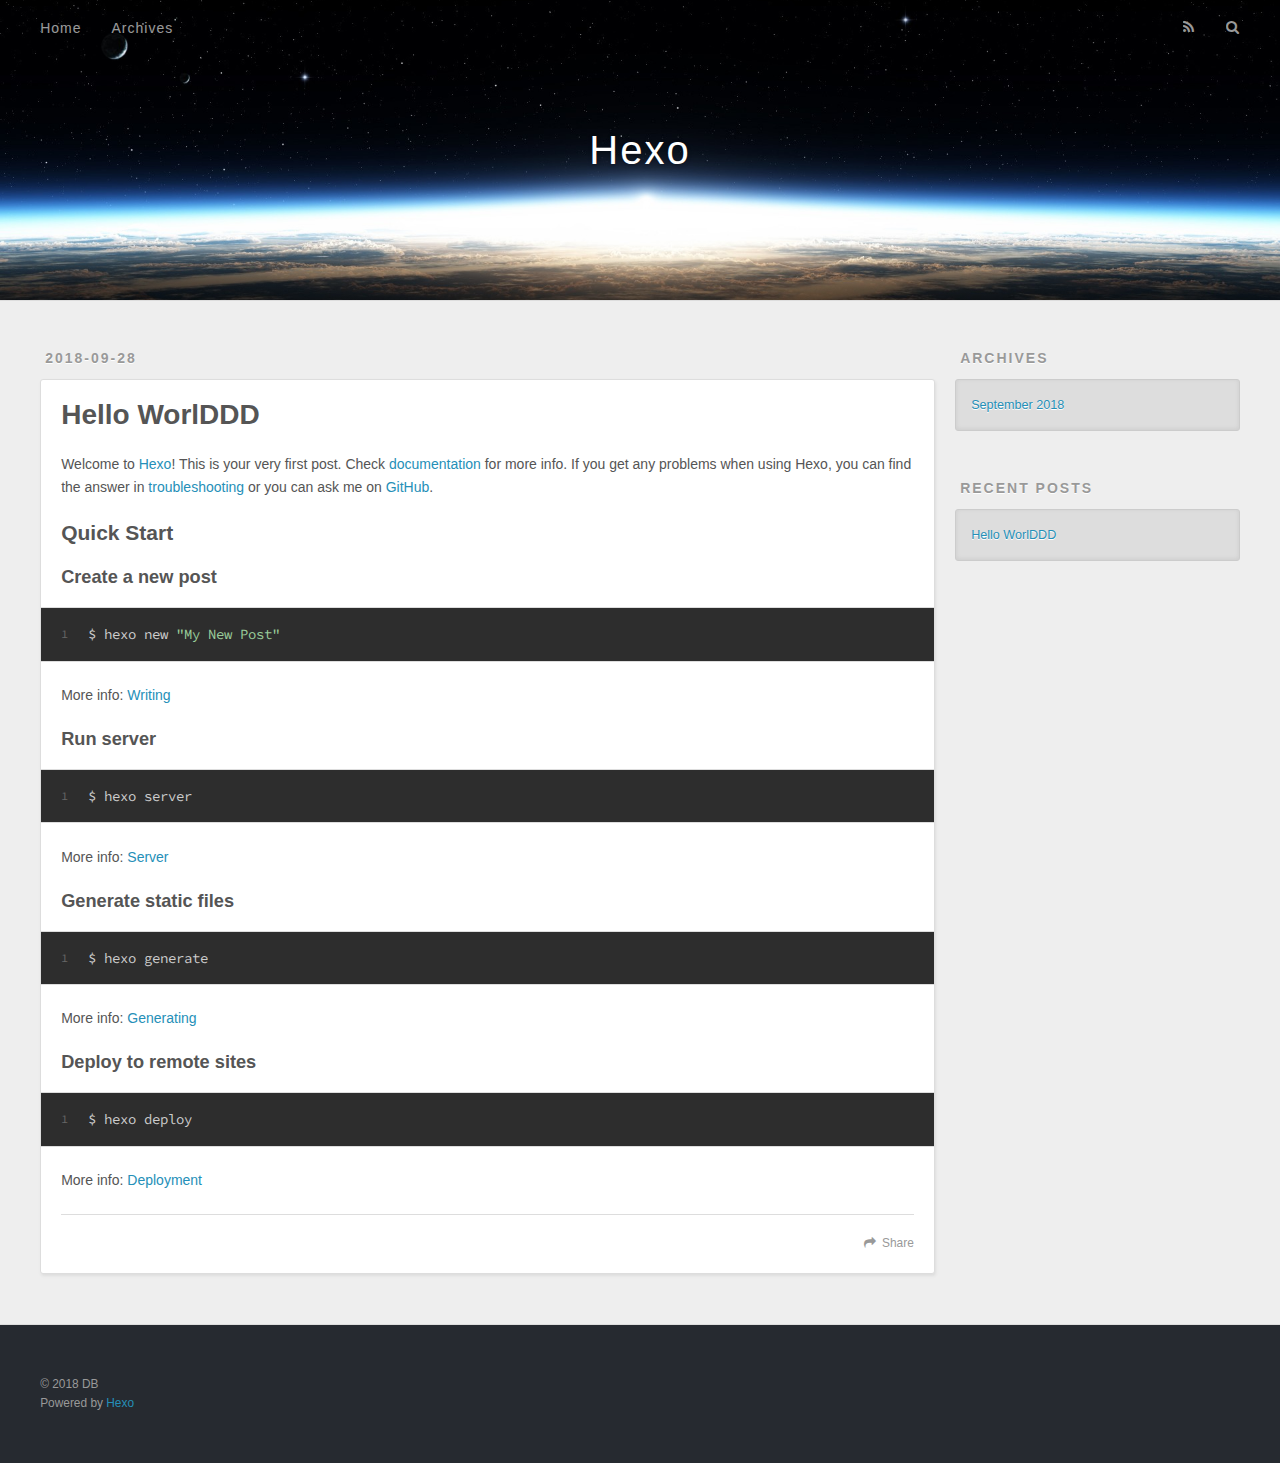
==== index.html @ 950db2ce "Site updated: 2018-09-28 16:38:49" ====
<!DOCTYPE html>
<html>
<head>
  <meta charset="utf-8">
  

  
  <title>Hexo</title>
  <meta name="viewport" content="width=device-width, initial-scale=1, maximum-scale=1">
  <meta property="og:type" content="website">
<meta property="og:title" content="Hexo">
<meta property="og:url" content="http://yoursite.com/index.html">
<meta property="og:site_name" content="Hexo">
<meta property="og:locale" content="default">
<meta name="twitter:card" content="summary">
<meta name="twitter:title" content="Hexo">
  
    <link rel="alternate" href="/atom.xml" title="Hexo" type="application/atom+xml">
  
  
    <link rel="icon" href="/favicon.png">
  
  
    <link href="//fonts.googleapis.com/css?family=Source+Code+Pro" rel="stylesheet" type="text/css">
  
  <link rel="stylesheet" href="/css/style.css">
</head>

<body>
  <div id="container">
    <div id="wrap">
      <header id="header">
  <div id="banner"></div>
  <div id="header-outer" class="outer">
    <div id="header-title" class="inner">
      <h1 id="logo-wrap">
        <a href="/" id="logo">Hexo</a>
      </h1>
      
    </div>
    <div id="header-inner" class="inner">
      <nav id="main-nav">
        <a id="main-nav-toggle" class="nav-icon"></a>
        
          <a class="main-nav-link" href="/">Home</a>
        
          <a class="main-nav-link" href="/archives">Archives</a>
        
      </nav>
      <nav id="sub-nav">
        
          <a id="nav-rss-link" class="nav-icon" href="/atom.xml" title="RSS Feed"></a>
        
        <a id="nav-search-btn" class="nav-icon" title="Search"></a>
      </nav>
      <div id="search-form-wrap">
        <form action="//google.com/search" method="get" accept-charset="UTF-8" class="search-form"><input type="search" name="q" class="search-form-input" placeholder="Search"><button type="submit" class="search-form-submit">&#xF002;</button><input type="hidden" name="sitesearch" value="http://yoursite.com"></form>
      </div>
    </div>
  </div>
</header>
      <div class="outer">
        <section id="main">
  
    <article id="post-hello-world" class="article article-type-post" itemscope itemprop="blogPost">
  <div class="article-meta">
    <a href="/2018/09/28/hello-world/" class="article-date">
  <time datetime="2018-09-28T08:16:25.420Z" itemprop="datePublished">2018-09-28</time>
</a>
    
  </div>
  <div class="article-inner">
    
    
      <header class="article-header">
        
  
    <h1 itemprop="name">
      <a class="article-title" href="/2018/09/28/hello-world/">Hello WorlDDD</a>
    </h1>
  

      </header>
    
    <div class="article-entry" itemprop="articleBody">
      
        <p>Welcome to <a href="https://hexo.io/" target="_blank" rel="noopener">Hexo</a>! This is your very first post. Check <a href="https://hexo.io/docs/" target="_blank" rel="noopener">documentation</a> for more info. If you get any problems when using Hexo, you can find the answer in <a href="https://hexo.io/docs/troubleshooting.html" target="_blank" rel="noopener">troubleshooting</a> or you can ask me on <a href="https://github.com/hexojs/hexo/issues" target="_blank" rel="noopener">GitHub</a>.</p>
<h2 id="Quick-Start"><a href="#Quick-Start" class="headerlink" title="Quick Start"></a>Quick Start</h2><h3 id="Create-a-new-post"><a href="#Create-a-new-post" class="headerlink" title="Create a new post"></a>Create a new post</h3><figure class="highlight bash"><table><tr><td class="gutter"><pre><span class="line">1</span><br></pre></td><td class="code"><pre><span class="line">$ hexo new <span class="string">"My New Post"</span></span><br></pre></td></tr></table></figure>
<p>More info: <a href="https://hexo.io/docs/writing.html" target="_blank" rel="noopener">Writing</a></p>
<h3 id="Run-server"><a href="#Run-server" class="headerlink" title="Run server"></a>Run server</h3><figure class="highlight bash"><table><tr><td class="gutter"><pre><span class="line">1</span><br></pre></td><td class="code"><pre><span class="line">$ hexo server</span><br></pre></td></tr></table></figure>
<p>More info: <a href="https://hexo.io/docs/server.html" target="_blank" rel="noopener">Server</a></p>
<h3 id="Generate-static-files"><a href="#Generate-static-files" class="headerlink" title="Generate static files"></a>Generate static files</h3><figure class="highlight bash"><table><tr><td class="gutter"><pre><span class="line">1</span><br></pre></td><td class="code"><pre><span class="line">$ hexo generate</span><br></pre></td></tr></table></figure>
<p>More info: <a href="https://hexo.io/docs/generating.html" target="_blank" rel="noopener">Generating</a></p>
<h3 id="Deploy-to-remote-sites"><a href="#Deploy-to-remote-sites" class="headerlink" title="Deploy to remote sites"></a>Deploy to remote sites</h3><figure class="highlight bash"><table><tr><td class="gutter"><pre><span class="line">1</span><br></pre></td><td class="code"><pre><span class="line">$ hexo deploy</span><br></pre></td></tr></table></figure>
<p>More info: <a href="https://hexo.io/docs/deployment.html" target="_blank" rel="noopener">Deployment</a></p>

      
    </div>
    <footer class="article-footer">
      <a data-url="http://yoursite.com/2018/09/28/hello-world/" data-id="cjmlr9ph2000090va629q0w7t" class="article-share-link">Share</a>
      
      
    </footer>
  </div>
  
</article>


  


</section>
        
          <aside id="sidebar">
  
    

  
    

  
    
  
    
  <div class="widget-wrap">
    <h3 class="widget-title">Archives</h3>
    <div class="widget">
      <ul class="archive-list"><li class="archive-list-item"><a class="archive-list-link" href="/archives/2018/09/">September 2018</a></li></ul>
    </div>
  </div>


  
    
  <div class="widget-wrap">
    <h3 class="widget-title">Recent Posts</h3>
    <div class="widget">
      <ul>
        
          <li>
            <a href="/2018/09/28/hello-world/">Hello WorlDDD</a>
          </li>
        
      </ul>
    </div>
  </div>

  
</aside>
        
      </div>
      <footer id="footer">
  
  <div class="outer">
    <div id="footer-info" class="inner">
      &copy; 2018 DB<br>
      Powered by <a href="http://hexo.io/" target="_blank">Hexo</a>
    </div>
  </div>
</footer>
    </div>
    <nav id="mobile-nav">
  
    <a href="/" class="mobile-nav-link">Home</a>
  
    <a href="/archives" class="mobile-nav-link">Archives</a>
  
</nav>
    

<script src="//ajax.googleapis.com/ajax/libs/jquery/2.0.3/jquery.min.js"></script>


  <link rel="stylesheet" href="/fancybox/jquery.fancybox.css">
  <script src="/fancybox/jquery.fancybox.pack.js"></script>


<script src="/js/script.js"></script>



  </div>
</body>
</html>
---- css/style.css ----
body {
  width: 100%;
}
body:before,
body:after {
  content: "";
  display: table;
}
body:after {
  clear: both;
}
html,
body,
div,
span,
applet,
object,
iframe,
h1,
h2,
h3,
h4,
h5,
h6,
p,
blockquote,
pre,
a,
abbr,
acronym,
address,
big,
cite,
code,
del,
dfn,
em,
img,
ins,
kbd,
q,
s,
samp,
small,
strike,
strong,
sub,
sup,
tt,
var,
dl,
dt,
dd,
ol,
ul,
li,
fieldset,
form,
label,
legend,
table,
caption,
tbody,
tfoot,
thead,
tr,
th,
td {
  margin: 0;
  padding: 0;
  border: 0;
  outline: 0;
  font-weight: inherit;
  font-style: inherit;
  font-family: inherit;
  font-size: 100%;
  vertical-align: baseline;
}
body {
  line-height: 1;
  color: #000;
  background: #fff;
}
ol,
ul {
  list-style: none;
}
table {
  border-collapse: separate;
  border-spacing: 0;
  vertical-align: middle;
}
caption,
th,
td {
  text-align: left;
  font-weight: normal;
  vertical-align: middle;
}
a img {
  border: none;
}
input,
button {
  margin: 0;
  padding: 0;
}
input::-moz-focus-inner,
button::-moz-focus-inner {
  border: 0;
  padding: 0;
}
@font-face {
  font-family: FontAwesome;
  font-style: normal;
  font-weight: normal;
  src: url("fonts/fontawesome-webfont.eot?v=#4.0.3");
  src: url("fonts/fontawesome-webfont.eot?#iefix&v=#4.0.3") format("embedded-opentype"), url("fonts/fontawesome-webfont.woff?v=#4.0.3") format("woff"), url("fonts/fontawesome-webfont.ttf?v=#4.0.3") format("truetype"), url("fonts/fontawesome-webfont.svg#fontawesomeregular?v=#4.0.3") format("svg");
}
html,
body,
#container {
  height: 100%;
}
body {
  background: #eee;
  font: 14px -apple-system, BlinkMacSystemFont, "Segoe UI", "Roboto", "Oxygen", "Ubuntu", "Cantarell", "Fira Sans", "Droid Sans", "Helvetica Neue", sans-serif;
  -webkit-text-size-adjust: 100%;
}
.outer {
  max-width: 1220px;
  margin: 0 auto;
  padding: 0 20px;
}
.outer:before,
.outer:after {
  content: "";
  display: table;
}
.outer:after {
  clear: both;
}
.inner {
  display: inline;
  float: left;
  width: 98.33333333333333%;
  margin: 0 0.833333333333333%;
}
.left,
.alignleft {
  float: left;
}
.right,
.alignright {
  float: right;
}
.clear {
  clear: both;
}
#container {
  position: relative;
}
.mobile-nav-on {
  overflow: hidden;
}
#wrap {
  height: 100%;
  width: 100%;
  position: absolute;
  top: 0;
  left: 0;
  -webkit-transition: 0.2s ease-out;
  -moz-transition: 0.2s ease-out;
  -ms-transition: 0.2s ease-out;
  transition: 0.2s ease-out;
  z-index: 1;
  background: #eee;
}
.mobile-nav-on #wrap {
  left: 280px;
}
@media screen and (min-width: 768px) {
  #main {
    display: inline;
    float: left;
    width: 73.33333333333333%;
    margin: 0 0.833333333333333%;
  }
}
.article-date,
.article-category-link,
.archive-year,
.widget-title {
  text-decoration: none;
  text-transform: uppercase;
  letter-spacing: 2px;
  color: #999;
  margin-bottom: 1em;
  margin-left: 5px;
  line-height: 1em;
  text-shadow: 0 1px #fff;
  font-weight: bold;
}
.article-inner,
.archive-article-inner {
  background: #fff;
  -webkit-box-shadow: 1px 2px 3px #ddd;
  box-shadow: 1px 2px 3px #ddd;
  border: 1px solid #ddd;
  border-radius: 3px;
}
.article-entry h1,
.widget h1 {
  font-size: 2em;
}
.article-entry h2,
.widget h2 {
  font-size: 1.5em;
}
.article-entry h3,
.widget h3 {
  font-size: 1.3em;
}
.article-entry h4,
.widget h4 {
  font-size: 1.2em;
}
.article-entry h5,
.widget h5 {
  font-size: 1em;
}
.article-entry h6,
.widget h6 {
  font-size: 1em;
  color: #999;
}
.article-entry hr,
.widget hr {
  border: 1px dashed #ddd;
}
.article-entry strong,
.widget strong {
  font-weight: bold;
}
.article-entry em,
.widget em,
.article-entry cite,
.widget cite {
  font-style: italic;
}
.article-entry sup,
.widget sup,
.article-entry sub,
.widget sub {
  font-size: 0.75em;
  line-height: 0;
  position: relative;
  vertical-align: baseline;
}
.article-entry sup,
.widget sup {
  top: -0.5em;
}
.article-entry sub,
.widget sub {
  bottom: -0.2em;
}
.article-entry small,
.widget small {
  font-size: 0.85em;
}
.article-entry acronym,
.widget acronym,
.article-entry abbr,
.widget abbr {
  border-bottom: 1px dotted;
}
.article-entry ul,
.widget ul,
.article-entry ol,
.widget ol,
.article-entry dl,
.widget dl {
  margin: 0 20px;
  line-height: 1.6em;
}
.article-entry ul ul,
.widget ul ul,
.article-entry ol ul,
.widget ol ul,
.article-entry ul ol,
.widget ul ol,
.article-entry ol ol,
.widget ol ol {
  margin-top: 0;
  margin-bottom: 0;
}
.article-entry ul,
.widget ul {
  list-style: disc;
}
.article-entry ol,
.widget ol {
  list-style: decimal;
}
.article-entry dt,
.widget dt {
  font-weight: bold;
}
#header {
  height: 300px;
  position: relative;
  border-bottom: 1px solid #ddd;
}
#header:before,
#header:after {
  content: "";
  position: absolute;
  left: 0;
  right: 0;
  height: 40px;
}
#header:before {
  top: 0;
  background: -webkit-linear-gradient(rgba(0,0,0,0.2), transparent);
  background: -moz-linear-gradient(rgba(0,0,0,0.2), transparent);
  background: -ms-linear-gradient(rgba(0,0,0,0.2), transparent);
  background: linear-gradient(rgba(0,0,0,0.2), transparent);
}
#header:after {
  bottom: 0;
  background: -webkit-linear-gradient(transparent, rgba(0,0,0,0.2));
  background: -moz-linear-gradient(transparent, rgba(0,0,0,0.2));
  background: -ms-linear-gradient(transparent, rgba(0,0,0,0.2));
  background: linear-gradient(transparent, rgba(0,0,0,0.2));
}
#header-outer {
  height: 100%;
  position: relative;
}
#header-inner {
  position: relative;
  overflow: hidden;
}
#banner {
  position: absolute;
  top: 0;
  left: 0;
  width: 100%;
  height: 100%;
  background: url("images/banner.jpg") center #000;
  -webkit-background-size: cover;
  -moz-background-size: cover;
  background-size: cover;
  z-index: -1;
}
#header-title {
  text-align: center;
  height: 40px;
  position: absolute;
  top: 50%;
  left: 0;
  margin-top: -20px;
}
#logo,
#subtitle {
  text-decoration: none;
  color: #fff;
  font-weight: 300;
  text-shadow: 0 1px 4px rgba(0,0,0,0.3);
}
#logo {
  font-size: 40px;
  line-height: 40px;
  letter-spacing: 2px;
}
#subtitle {
  font-size: 16px;
  line-height: 16px;
  letter-spacing: 1px;
}
#subtitle-wrap {
  margin-top: 16px;
}
#main-nav {
  float: left;
  margin-left: -15px;
}
.nav-icon,
.main-nav-link {
  float: left;
  color: #fff;
  opacity: 0.6;
  text-decoration: none;
  text-shadow: 0 1px rgba(0,0,0,0.2);
  -webkit-transition: opacity 0.2s;
  -moz-transition: opacity 0.2s;
  -ms-transition: opacity 0.2s;
  transition: opacity 0.2s;
  display: block;
  padding: 20px 15px;
}
.nav-icon:hover,
.main-nav-link:hover {
  opacity: 1;
}
.nav-icon {
  font-family: FontAwesome;
  text-align: center;
  font-size: 14px;
  width: 14px;
  height: 14px;
  padding: 20px 15px;
  position: relative;
  cursor: pointer;
}
.main-nav-link {
  font-weight: 300;
  letter-spacing: 1px;
}
@media screen and (max-width: 479px) {
  .main-nav-link {
    display: none;
  }
}
#main-nav-toggle {
  display: none;
}
#main-nav-toggle:before {
  content: "\f0c9";
}
@media screen and (max-width: 479px) {
  #main-nav-toggle {
    display: block;
  }
}
#sub-nav {
  float: right;
  margin-right: -15px;
}
#nav-rss-link:before {
  content: "\f09e";
}
#nav-search-btn:before {
  content: "\f002";
}
#search-form-wrap {
  position: absolute;
  top: 15px;
  width: 150px;
  height: 30px;
  right: -150px;
  opacity: 0;
  -webkit-transition: 0.2s ease-out;
  -moz-transition: 0.2s ease-out;
  -ms-transition: 0.2s ease-out;
  transition: 0.2s ease-out;
}
#search-form-wrap.on {
  opacity: 1;
  right: 0;
}
@media screen and (max-width: 479px) {
  #search-form-wrap {
    width: 100%;
    right: -100%;
  }
}
.search-form {
  position: absolute;
  top: 0;
  left: 0;
  right: 0;
  background: #fff;
  padding: 5px 15px;
  border-radius: 15px;
  -webkit-box-shadow: 0 0 10px rgba(0,0,0,0.3);
  box-shadow: 0 0 10px rgba(0,0,0,0.3);
}
.search-form-input {
  border: none;
  background: none;
  color: #555;
  width: 100%;
  font: 13px -apple-system, BlinkMacSystemFont, "Segoe UI", "Roboto", "Oxygen", "Ubuntu", "Cantarell", "Fira Sans", "Droid Sans", "Helvetica Neue", sans-serif;
  outline: none;
}
.search-form-input::-webkit-search-results-decoration,
.search-form-input::-webkit-search-cancel-button {
  -webkit-appearance: none;
}
.search-form-submit {
  position: absolute;
  top: 50%;
  right: 10px;
  margin-top: -7px;
  font: 13px FontAwesome;
  border: none;
  background: none;
  color: #bbb;
  cursor: pointer;
}
.search-form-submit:hover,
.search-form-submit:focus {
  color: #777;
}
.article {
  margin: 50px 0;
}
.article-inner {
  overflow: hidden;
}
.article-meta:before,
.article-meta:after {
  content: "";
  display: table;
}
.article-meta:after {
  clear: both;
}
.article-date {
  float: left;
}
.article-category {
  float: left;
  line-height: 1em;
  color: #ccc;
  text-shadow: 0 1px #fff;
  margin-left: 8px;
}
.article-category:before {
  content: "\2022";
}
.article-category-link {
  margin: 0 12px 1em;
}
.article-header {
  padding: 20px 20px 0;
}
.article-title {
  text-decoration: none;
  font-size: 2em;
  font-weight: bold;
  color: #555;
  line-height: 1.1em;
  -webkit-transition: color 0.2s;
  -moz-transition: color 0.2s;
  -ms-transition: color 0.2s;
  transition: color 0.2s;
}
a.article-title:hover {
  color: #258fb8;
}
.article-entry {
  color: #555;
  padding: 0 20px;
}
.article-entry:before,
.article-entry:after {
  content: "";
  display: table;
}
.article-entry:after {
  clear: both;
}
.article-entry p,
.article-entry table {
  line-height: 1.6em;
  margin: 1.6em 0;
}
.article-entry h1,
.article-entry h2,
.article-entry h3,
.article-entry h4,
.article-entry h5,
.article-entry h6 {
  font-weight: bold;
}
.article-entry h1,
.article-entry h2,
.article-entry h3,
.article-entry h4,
.article-entry h5,
.article-entry h6 {
  line-height: 1.1em;
  margin: 1.1em 0;
}
.article-entry a {
  color: #258fb8;
  text-decoration: none;
}
.article-entry a:hover {
  text-decoration: underline;
}
.article-entry ul,
.article-entry ol,
.article-entry dl {
  margin-top: 1.6em;
  margin-bottom: 1.6em;
}
.article-entry img,
.article-entry video {
  max-width: 100%;
  height: auto;
  display: block;
  margin: auto;
}
.article-entry iframe {
  border: none;
}
.article-entry table {
  width: 100%;
  border-collapse: collapse;
  border-spacing: 0;
}
.article-entry th {
  font-weight: bold;
  border-bottom: 3px solid #ddd;
  padding-bottom: 0.5em;
}
.article-entry td {
  border-bottom: 1px solid #ddd;
  padding: 10px 0;
}
.article-entry blockquote {
  font-family: Georgia, "Times New Roman", serif;
  font-size: 1.4em;
  margin: 1.6em 20px;
  text-align: center;
}
.article-entry blockquote footer {
  font-size: 14px;
  margin: 1.6em 0;
  font-family: -apple-system, BlinkMacSystemFont, "Segoe UI", "Roboto", "Oxygen", "Ubuntu", "Cantarell", "Fira Sans", "Droid Sans", "Helvetica Neue", sans-serif;
}
.article-entry blockquote footer cite:before {
  content: "—";
  padding: 0 0.5em;
}
.article-entry .pullquote {
  text-align: left;
  width: 45%;
  margin: 0;
}
.article-entry .pullquote.left {
  margin-left: 0.5em;
  margin-right: 1em;
}
.article-entry .pullquote.right {
  margin-right: 0.5em;
  margin-left: 1em;
}
.article-entry .caption {
  color: #999;
  display: block;
  font-size: 0.9em;
  margin-top: 0.5em;
  position: relative;
  text-align: center;
}
.article-entry .video-container {
  position: relative;
  padding-top: 56.25%;
  height: 0;
  overflow: hidden;
}
.article-entry .video-container iframe,
.article-entry .video-container object,
.article-entry .video-container embed {
  position: absolute;
  top: 0;
  left: 0;
  width: 100%;
  height: 100%;
  margin-top: 0;
}
.article-more-link a {
  display: inline-block;
  line-height: 1em;
  padding: 6px 15px;
  border-radius: 15px;
  background: #eee;
  color: #999;
  text-shadow: 0 1px #fff;
  text-decoration: none;
}
.article-more-link a:hover {
  background: #258fb8;
  color: #fff;
  text-decoration: none;
  text-shadow: 0 1px #1e7293;
}
.article-footer {
  font-size: 0.85em;
  line-height: 1.6em;
  border-top: 1px solid #ddd;
  padding-top: 1.6em;
  margin: 0 20px 20px;
}
.article-footer:before,
.article-footer:after {
  content: "";
  display: table;
}
.article-footer:after {
  clear: both;
}
.article-footer a {
  color: #999;
  text-decoration: none;
}
.article-footer a:hover {
  color: #555;
}
.article-tag-list-item {
  float: left;
  margin-right: 10px;
}
.article-tag-list-link:before {
  content: "#";
}
.article-comment-link {
  float: right;
}
.article-comment-link:before {
  content: "\f075";
  font-family: FontAwesome;
  padding-right: 8px;
}
.article-share-link {
  cursor: pointer;
  float: right;
  margin-left: 20px;
}
.article-share-link:before {
  content: "\f064";
  font-family: FontAwesome;
  padding-right: 6px;
}
#article-nav {
  position: relative;
}
#article-nav:before,
#article-nav:after {
  content: "";
  display: table;
}
#article-nav:after {
  clear: both;
}
@media screen and (min-width: 768px) {
  #article-nav {
    margin: 50px 0;
  }
  #article-nav:before {
    width: 8px;
    height: 8px;
    position: absolute;
    top: 50%;
    left: 50%;
    margin-top: -4px;
    margin-left: -4px;
    content: "";
    border-radius: 50%;
    background: #ddd;
    -webkit-box-shadow: 0 1px 2px #fff;
    box-shadow: 0 1px 2px #fff;
  }
}
.article-nav-link-wrap {
  text-decoration: none;
  text-shadow: 0 1px #fff;
  color: #999;
  -webkit-box-sizing: border-box;
  -moz-box-sizing: border-box;
  box-sizing: border-box;
  margin-top: 50px;
  text-align: center;
  display: block;
}
.article-nav-link-wrap:hover {
  color: #555;
}
@media screen and (min-width: 768px) {
  .article-nav-link-wrap {
    width: 50%;
    margin-top: 0;
  }
}
@media screen and (min-width: 768px) {
  #article-nav-newer {
    float: left;
    text-align: right;
    padding-right: 20px;
  }
}
@media screen and (min-width: 768px) {
  #article-nav-older {
    float: right;
    text-align: left;
    padding-left: 20px;
  }
}
.article-nav-caption {
  text-transform: uppercase;
  letter-spacing: 2px;
  color: #ddd;
  line-height: 1em;
  font-weight: bold;
}
#article-nav-newer .article-nav-caption {
  margin-right: -2px;
}
.article-nav-title {
  font-size: 0.85em;
  line-height: 1.6em;
  margin-top: 0.5em;
}
.article-share-box {
  position: absolute;
  display: none;
  background: #fff;
  -webkit-box-shadow: 1px 2px 10px rgba(0,0,0,0.2);
  box-shadow: 1px 2px 10px rgba(0,0,0,0.2);
  border-radius: 3px;
  margin-left: -145px;
  overflow: hidden;
  z-index: 1;
}
.article-share-box.on {
  display: block;
}
.article-share-input {
  width: 100%;
  background: none;
  -webkit-box-sizing: border-box;
  -moz-box-sizing: border-box;
  box-sizing: border-box;
  font: 14px -apple-system, BlinkMacSystemFont, "Segoe UI", "Roboto", "Oxygen", "Ubuntu", "Cantarell", "Fira Sans", "Droid Sans", "Helvetica Neue", sans-serif;
  padding: 0 15px;
  color: #555;
  outline: none;
  border: 1px solid #ddd;
  border-radius: 3px 3px 0 0;
  height: 36px;
  line-height: 36px;
}
.article-share-links {
  background: #eee;
}
.article-share-links:before,
.article-share-links:after {
  content: "";
  display: table;
}
.article-share-links:after {
  clear: both;
}
.article-share-twitter,
.article-share-facebook,
.article-share-pinterest,
.article-share-google {
  width: 50px;
  height: 36px;
  display: block;
  float: left;
  position: relative;
  color: #999;
  text-shadow: 0 1px #fff;
}
.article-share-twitter:before,
.article-share-facebook:before,
.article-share-pinterest:before,
.article-share-google:before {
  font-size: 20px;
  font-family: FontAwesome;
  width: 20px;
  height: 20px;
  position: absolute;
  top: 50%;
  left: 50%;
  margin-top: -10px;
  margin-left: -10px;
  text-align: center;
}
.article-share-twitter:hover,
.article-share-facebook:hover,
.article-share-pinterest:hover,
.article-share-google:hover {
  color: #fff;
}
.article-share-twitter:before {
  content: "\f099";
}
.article-share-twitter:hover {
  background: #00aced;
  text-shadow: 0 1px #008abe;
}
.article-share-facebook:before {
  content: "\f09a";
}
.article-share-facebook:hover {
  background: #3b5998;
  text-shadow: 0 1px #2f477a;
}
.article-share-pinterest:before {
  content: "\f0d2";
}
.article-share-pinterest:hover {
  background: #cb2027;
  text-shadow: 0 1px #a21a1f;
}
.article-share-google:before {
  content: "\f0d5";
}
.article-share-google:hover {
  background: #dd4b39;
  text-shadow: 0 1px #be3221;
}
.article-gallery {
  background: #000;
  position: relative;
}
.article-gallery-photos {
  position: relative;
  overflow: hidden;
}
.article-gallery-img {
  display: none;
  max-width: 100%;
}
.article-gallery-img:first-child {
  display: block;
}
.article-gallery-img.loaded {
  position: absolute;
  display: block;
}
.article-gallery-img img {
  display: block;
  max-width: 100%;
  margin: 0 auto;
}
#comments {
  background: #fff;
  -webkit-box-shadow: 1px 2px 3px #ddd;
  box-shadow: 1px 2px 3px #ddd;
  padding: 20px;
  border: 1px solid #ddd;
  border-radius: 3px;
  margin: 50px 0;
}
#comments a {
  color: #258fb8;
}
.archives-wrap {
  margin: 50px 0;
}
.archives:before,
.archives:after {
  content: "";
  display: table;
}
.archives:after {
  clear: both;
}
.archive-year-wrap {
  margin-bottom: 1em;
}
.archives {
  -webkit-column-gap: 10px;
  -moz-column-gap: 10px;
  column-gap: 10px;
}
@media screen and (min-width: 480px) and (max-width: 767px) {
  .archives {
    -webkit-column-count: 2;
    -moz-column-count: 2;
    column-count: 2;
  }
}
@media screen and (min-width: 768px) {
  .archives {
    -webkit-column-count: 3;
    -moz-column-count: 3;
    column-count: 3;
  }
}
.archive-article {
  -webkit-column-break-inside: avoid;
  page-break-inside: avoid;
  overflow: hidden;
  break-inside: avoid-column;
}
.archive-article-inner {
  padding: 10px;
  margin-bottom: 15px;
}
.archive-article-title {
  text-decoration: none;
  font-weight: bold;
  color: #555;
  -webkit-transition: color 0.2s;
  -moz-transition: color 0.2s;
  -ms-transition: color 0.2s;
  transition: color 0.2s;
  line-height: 1.6em;
}
.archive-article-title:hover {
  color: #258fb8;
}
.archive-article-footer {
  margin-top: 1em;
}
.archive-article-date {
  color: #999;
  text-decoration: none;
  font-size: 0.85em;
  line-height: 1em;
  margin-bottom: 0.5em;
  display: block;
}
#page-nav {
  margin: 50px auto;
  background: #fff;
  -webkit-box-shadow: 1px 2px 3px #ddd;
  box-shadow: 1px 2px 3px #ddd;
  border: 1px solid #ddd;
  border-radius: 3px;
  text-align: center;
  color: #999;
  overflow: hidden;
}
#page-nav:before,
#page-nav:after {
  content: "";
  display: table;
}
#page-nav:after {
  clear: both;
}
#page-nav a,
#page-nav span {
  padding: 10px 20px;
  line-height: 1;
  height: 2ex;
}
#page-nav a {
  color: #999;
  text-decoration: none;
}
#page-nav a:hover {
  background: #999;
  color: #fff;
}
#page-nav .prev {
  float: left;
}
#page-nav .next {
  float: right;
}
#page-nav .page-number {
  display: inline-block;
}
@media screen and (max-width: 479px) {
  #page-nav .page-number {
    display: none;
  }
}
#page-nav .current {
  color: #555;
  font-weight: bold;
}
#page-nav .space {
  color: #ddd;
}
#footer {
  background: #262a30;
  padding: 50px 0;
  border-top: 1px solid #ddd;
  color: #999;
}
#footer a {
  color: #258fb8;
  text-decoration: none;
}
#footer a:hover {
  text-decoration: underline;
}
#footer-info {
  line-height: 1.6em;
  font-size: 0.85em;
}
.article-entry pre,
.article-entry .highlight {
  background: #2d2d2d;
  margin: 0 -20px;
  padding: 15px 20px;
  border-style: solid;
  border-color: #ddd;
  border-width: 1px 0;
  overflow: auto;
  color: #ccc;
  line-height: 22.400000000000002px;
}
.article-entry .highlight .gutter pre,
.article-entry .gist .gist-file .gist-data .line-numbers {
  color: #666;
  font-size: 0.85em;
}
.article-entry pre,
.article-entry code {
  font-family: "Source Code Pro", Consolas, Monaco, Menlo, Consolas, monospace;
}
.article-entry code {
  background: #eee;
  text-shadow: 0 1px #fff;
  padding: 0 0.3em;
}
.article-entry pre code {
  background: none;
  text-shadow: none;
  padding: 0;
}
.article-entry .highlight pre {
  border: none;
  margin: 0;
  padding: 0;
}
.article-entry .highlight table {
  margin: 0;
  width: auto;
}
.article-entry .highlight td {
  border: none;
  padding: 0;
}
.article-entry .highlight figcaption {
  font-size: 0.85em;
  color: #999;
  line-height: 1em;
  margin-bottom: 1em;
}
.article-entry .highlight figcaption:before,
.article-entry .highlight figcaption:after {
  content: "";
  display: table;
}
.article-entry .highlight figcaption:after {
  clear: both;
}
.article-entry .highlight figcaption a {
  float: right;
}
.article-entry .highlight .gutter pre {
  text-align: right;
  padding-right: 20px;
}
.article-entry .highlight .line {
  height: 22.400000000000002px;
}
.article-entry .highlight .line.marked {
  background: #515151;
}
.article-entry .gist {
  margin: 0 -20px;
  border-style: solid;
  border-color: #ddd;
  border-width: 1px 0;
  background: #2d2d2d;
  padding: 15px 20px 15px 0;
}
.article-entry .gist .gist-file {
  border: none;
  font-family: "Source Code Pro", Consolas, Monaco, Menlo, Consolas, monospace;
  margin: 0;
}
.article-entry .gist .gist-file .gist-data {
  background: none;
  border: none;
}
.article-entry .gist .gist-file .gist-data .line-numbers {
  background: none;
  border: none;
  padding: 0 20px 0 0;
}
.article-entry .gist .gist-file .gist-data .line-data {
  padding: 0 !important;
}
.article-entry .gist .gist-file .highlight {
  margin: 0;
  padding: 0;
  border: none;
}
.article-entry .gist .gist-file .gist-meta {
  background: #2d2d2d;
  color: #999;
  font: 0.85em -apple-system, BlinkMacSystemFont, "Segoe UI", "Roboto", "Oxygen", "Ubuntu", "Cantarell", "Fira Sans", "Droid Sans", "Helvetica Neue", sans-serif;
  text-shadow: 0 0;
  padding: 0;
  margin-top: 1em;
  margin-left: 20px;
}
.article-entry .gist .gist-file .gist-meta a {
  color: #258fb8;
  font-weight: normal;
}
.article-entry .gist .gist-file .gist-meta a:hover {
  text-decoration: underline;
}
pre .comment,
pre .title {
  color: #999;
}
pre .variable,
pre .attribute,
pre .tag,
pre .regexp,
pre .ruby .constant,
pre .xml .tag .title,
pre .xml .pi,
pre .xml .doctype,
pre .html .doctype,
pre .css .id,
pre .css .class,
pre .css .pseudo {
  color: #f2777a;
}
pre .number,
pre .preprocessor,
pre .built_in,
pre .literal,
pre .params,
pre .constant {
  color: #f99157;
}
pre .class,
pre .ruby .class .title,
pre .css .rules .attribute {
  color: #9c9;
}
pre .string,
pre .value,
pre .inheritance,
pre .header,
pre .ruby .symbol,
pre .xml .cdata {
  color: #9c9;
}
pre .css .hexcolor {
  color: #6cc;
}
pre .function,
pre .python .decorator,
pre .python .title,
pre .ruby .function .title,
pre .ruby .title .keyword,
pre .perl .sub,
pre .javascript .title,
pre .coffeescript .title {
  color: #69c;
}
pre .keyword,
pre .javascript .function {
  color: #c9c;
}
@media screen and (max-width: 479px) {
  #mobile-nav {
    position: absolute;
    top: 0;
    left: 0;
    width: 280px;
    height: 100%;
    background: #191919;
    border-right: 1px solid #fff;
  }
}
@media screen and (max-width: 479px) {
  .mobile-nav-link {
    display: block;
    color: #999;
    text-decoration: none;
    padding: 15px 20px;
    font-weight: bold;
  }
  .mobile-nav-link:hover {
    color: #fff;
  }
}
@media screen and (min-width: 768px) {
  #sidebar {
    display: inline;
    float: left;
    width: 23.333333333333332%;
    margin: 0 0.833333333333333%;
  }
}
.widget-wrap {
  margin: 50px 0;
}
.widget {
  color: #777;
  text-shadow: 0 1px #fff;
  background: #ddd;
  -webkit-box-shadow: 0 -1px 4px #ccc inset;
  box-shadow: 0 -1px 4px #ccc inset;
  border: 1px solid #ccc;
  padding: 15px;
  border-radius: 3px;
}
.widget a {
  color: #258fb8;
  text-decoration: none;
}
.widget a:hover {
  text-decoration: underline;
}
.widget ul ul,
.widget ol ul,
.widget dl ul,
.widget ul ol,
.widget ol ol,
.widget dl ol,
.widget ul dl,
.widget ol dl,
.widget dl dl {
  margin-left: 15px;
  list-style: disc;
}
.widget {
  line-height: 1.6em;
  word-wrap: break-word;
  font-size: 0.9em;
}
.widget ul,
.widget ol {
  list-style: none;
  margin: 0;
}
.widget ul ul,
.widget ol ul,
.widget ul ol,
.widget ol ol {
  margin: 0 20px;
}
.widget ul ul,
.widget ol ul {
  list-style: disc;
}
.widget ul ol,
.widget ol ol {
  list-style: decimal;
}
.category-list-count,
.tag-list-count,
.archive-list-count {
  padding-left: 5px;
  color: #999;
  font-size: 0.85em;
}
.category-list-count:before,
.tag-list-count:before,
.archive-list-count:before {
  content: "(";
}
.category-list-count:after,
.tag-list-count:after,
.archive-list-count:after {
  content: ")";
}
.tagcloud a {
  margin-right: 5px;
  display: inline-block;
}
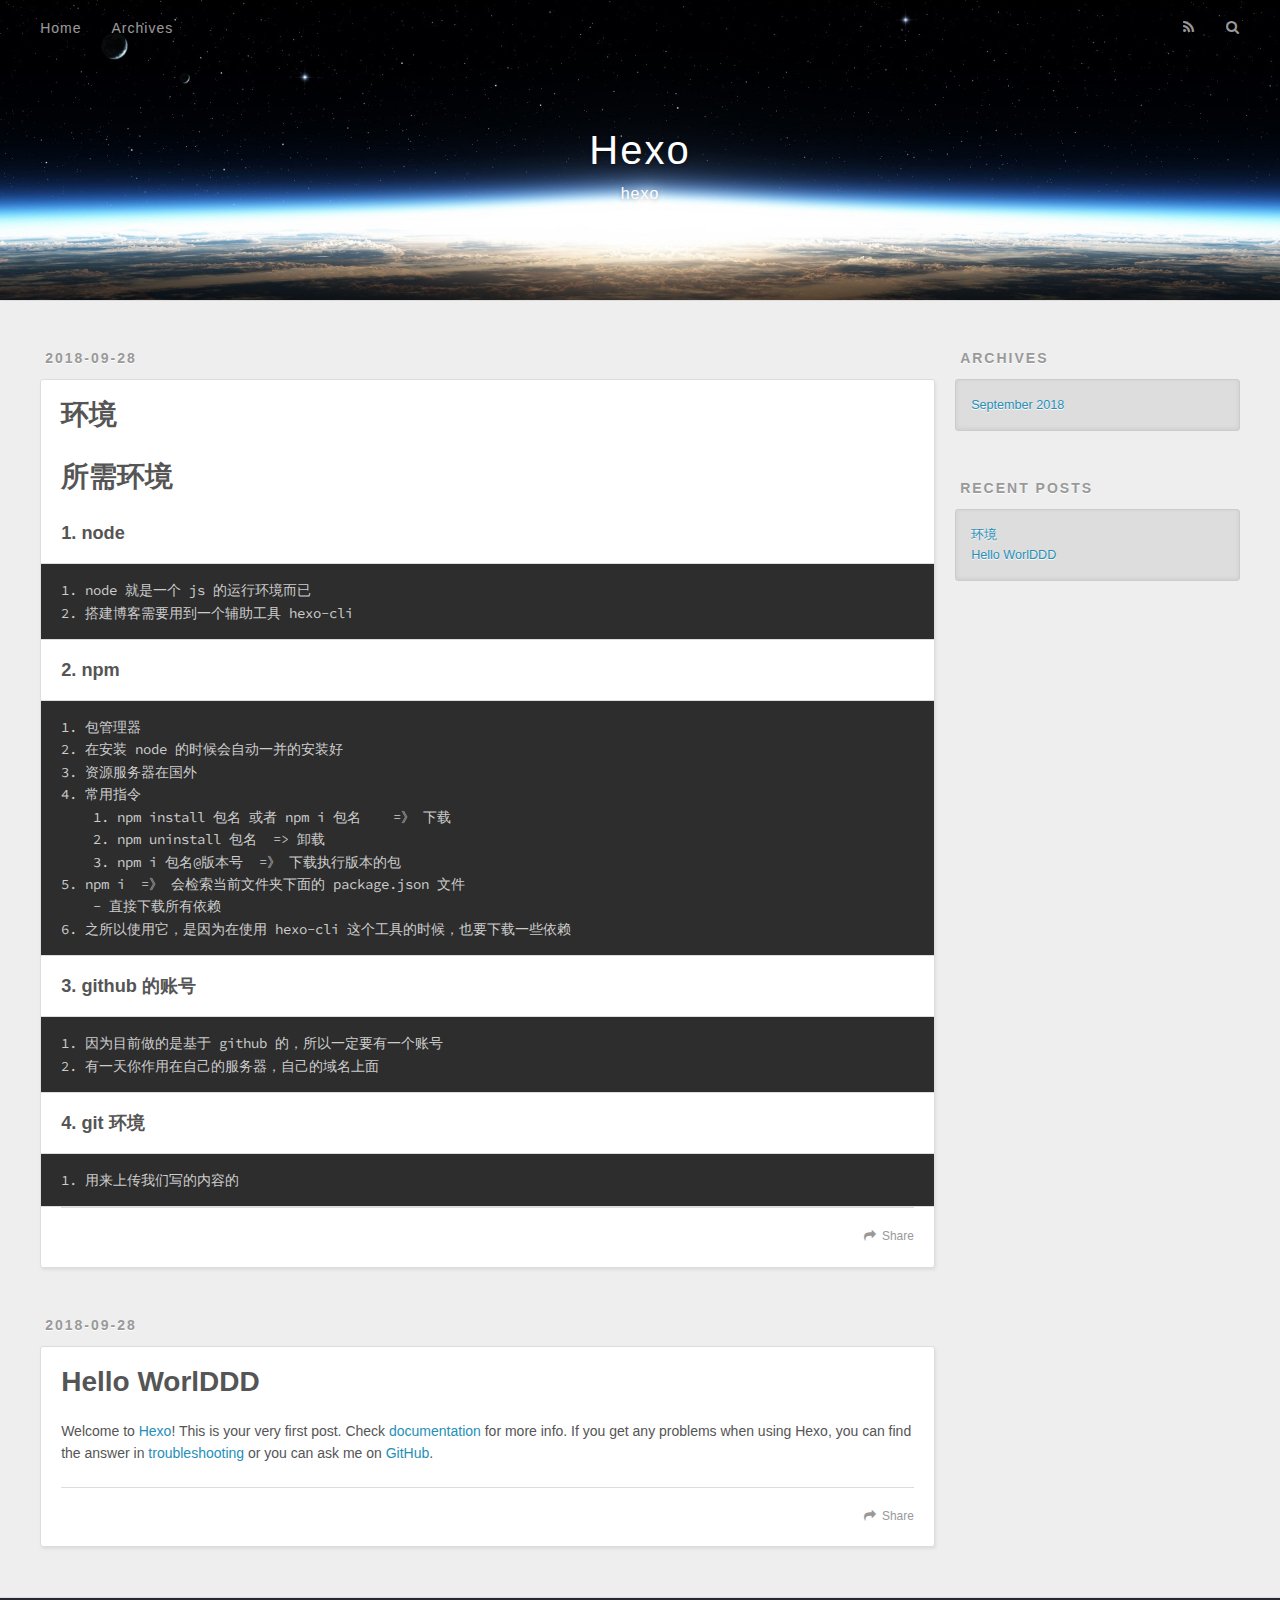
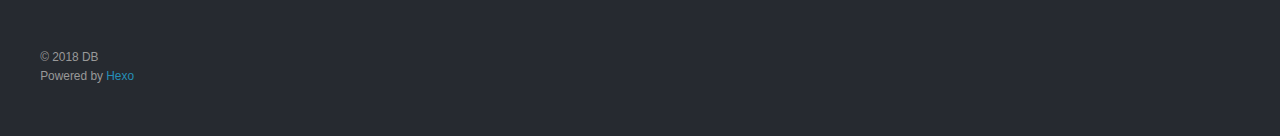
==== commit 8d589369: "Site updated: 2018-09-28 17:10:27" ====
--- a/index.html
+++ b/index.html
@@ -7,13 +7,16 @@
   
   <title>Hexo</title>
   <meta name="viewport" content="width=device-width, initial-scale=1, maximum-scale=1">
-  <meta property="og:type" content="website">
+  <meta name="description" content="this is a good place">
+<meta property="og:type" content="website">
 <meta property="og:title" content="Hexo">
 <meta property="og:url" content="http://yoursite.com/index.html">
 <meta property="og:site_name" content="Hexo">
+<meta property="og:description" content="this is a good place">
 <meta property="og:locale" content="default">
 <meta name="twitter:card" content="summary">
 <meta name="twitter:title" content="Hexo">
+<meta name="twitter:description" content="this is a good place">
   
     <link rel="alternate" href="/atom.xml" title="Hexo" type="application/atom+xml">
   
@@ -37,6 +40,10 @@
         <a href="/" id="logo">Hexo</a>
       </h1>
       
+        <h2 id="subtitle-wrap">
+          <a href="/" id="subtitle">hexo</a>
+        </h2>
+      
     </div>
     <div id="header-inner" class="inner">
       <nav id="main-nav">
@@ -62,6 +69,57 @@
       <div class="outer">
         <section id="main">
   
+    <article id="搭建一个基于github的hexo个人博客-需要的环境" class="article article-type-搭建一个基于github的hexo个人博客" itemscope itemprop="blogPost">
+  <div class="article-meta">
+    <a href="/2018/09/28/需要的环境/" class="article-date">
+  <time datetime="2018-09-28T08:55:05.000Z" itemprop="datePublished">2018-09-28</time>
+</a>
+    
+  </div>
+  <div class="article-inner">
+    
+    
+      <header class="article-header">
+        
+  
+    <h1 itemprop="name">
+      <a class="article-title" href="/2018/09/28/需要的环境/">环境</a>
+    </h1>
+  
+
+      </header>
+    
+    <div class="article-entry" itemprop="articleBody">
+      
+        <h1 id="所需环境"><a href="#所需环境" class="headerlink" title="所需环境"></a>所需环境</h1><h3 id="1-node"><a href="#1-node" class="headerlink" title="1. node"></a>1. node</h3><pre><code>1. node 就是一个 js 的运行环境而已
+2. 搭建博客需要用到一个辅助工具 hexo-cli
+</code></pre><h3 id="2-npm"><a href="#2-npm" class="headerlink" title="2. npm"></a>2. npm</h3><pre><code>1. 包管理器
+2. 在安装 node 的时候会自动一并的安装好
+3. 资源服务器在国外
+4. 常用指令
+    1. npm install 包名 或者 npm i 包名    =》 下载
+    2. npm uninstall 包名  =&gt; 卸载
+    3. npm i 包名@版本号  =》 下载执行版本的包
+5. npm i  =》 会检索当前文件夹下面的 package.json 文件
+    - 直接下载所有依赖
+6. 之所以使用它，是因为在使用 hexo-cli 这个工具的时候，也要下载一些依赖
+</code></pre><h3 id="3-github-的账号"><a href="#3-github-的账号" class="headerlink" title="3. github 的账号"></a>3. github 的账号</h3><pre><code>1. 因为目前做的是基于 github 的，所以一定要有一个账号
+2. 有一天你作用在自己的服务器，自己的域名上面
+</code></pre><h3 id="4-git-环境"><a href="#4-git-环境" class="headerlink" title="4. git 环境"></a>4. git 环境</h3><pre><code>1. 用来上传我们写的内容的
+</code></pre>
+      
+    </div>
+    <footer class="article-footer">
+      <a data-url="http://yoursite.com/2018/09/28/需要的环境/" data-id="cjmlsdthr0001aovaquv42oy8" class="article-share-link">Share</a>
+      
+      
+    </footer>
+  </div>
+  
+</article>
+
+
+  
     <article id="post-hello-world" class="article article-type-post" itemscope itemprop="blogPost">
   <div class="article-meta">
     <a href="/2018/09/28/hello-world/" class="article-date">
@@ -85,19 +143,11 @@
     <div class="article-entry" itemprop="articleBody">
       
         <p>Welcome to <a href="https://hexo.io/" target="_blank" rel="noopener">Hexo</a>! This is your very first post. Check <a href="https://hexo.io/docs/" target="_blank" rel="noopener">documentation</a> for more info. If you get any problems when using Hexo, you can find the answer in <a href="https://hexo.io/docs/troubleshooting.html" target="_blank" rel="noopener">troubleshooting</a> or you can ask me on <a href="https://github.com/hexojs/hexo/issues" target="_blank" rel="noopener">GitHub</a>.</p>
-<h2 id="Quick-Start"><a href="#Quick-Start" class="headerlink" title="Quick Start"></a>Quick Start</h2><h3 id="Create-a-new-post"><a href="#Create-a-new-post" class="headerlink" title="Create a new post"></a>Create a new post</h3><figure class="highlight bash"><table><tr><td class="gutter"><pre><span class="line">1</span><br></pre></td><td class="code"><pre><span class="line">$ hexo new <span class="string">"My New Post"</span></span><br></pre></td></tr></table></figure>
-<p>More info: <a href="https://hexo.io/docs/writing.html" target="_blank" rel="noopener">Writing</a></p>
-<h3 id="Run-server"><a href="#Run-server" class="headerlink" title="Run server"></a>Run server</h3><figure class="highlight bash"><table><tr><td class="gutter"><pre><span class="line">1</span><br></pre></td><td class="code"><pre><span class="line">$ hexo server</span><br></pre></td></tr></table></figure>
-<p>More info: <a href="https://hexo.io/docs/server.html" target="_blank" rel="noopener">Server</a></p>
-<h3 id="Generate-static-files"><a href="#Generate-static-files" class="headerlink" title="Generate static files"></a>Generate static files</h3><figure class="highlight bash"><table><tr><td class="gutter"><pre><span class="line">1</span><br></pre></td><td class="code"><pre><span class="line">$ hexo generate</span><br></pre></td></tr></table></figure>
-<p>More info: <a href="https://hexo.io/docs/generating.html" target="_blank" rel="noopener">Generating</a></p>
-<h3 id="Deploy-to-remote-sites"><a href="#Deploy-to-remote-sites" class="headerlink" title="Deploy to remote sites"></a>Deploy to remote sites</h3><figure class="highlight bash"><table><tr><td class="gutter"><pre><span class="line">1</span><br></pre></td><td class="code"><pre><span class="line">$ hexo deploy</span><br></pre></td></tr></table></figure>
-<p>More info: <a href="https://hexo.io/docs/deployment.html" target="_blank" rel="noopener">Deployment</a></p>
 
       
     </div>
     <footer class="article-footer">
-      <a data-url="http://yoursite.com/2018/09/28/hello-world/" data-id="cjmlr9ph2000090va629q0w7t" class="article-share-link">Share</a>
+      <a data-url="http://yoursite.com/2018/09/28/hello-world/" data-id="cjmlsdthh0000aovaswoor6dj" class="article-share-link">Share</a>
       
       
     </footer>
@@ -138,6 +188,10 @@
       <ul>
         
           <li>
+            <a href="/2018/09/28/需要的环境/">环境</a>
+          </li>
+        
+          <li>
             <a href="/2018/09/28/hello-world/">Hello WorlDDD</a>
           </li>
         
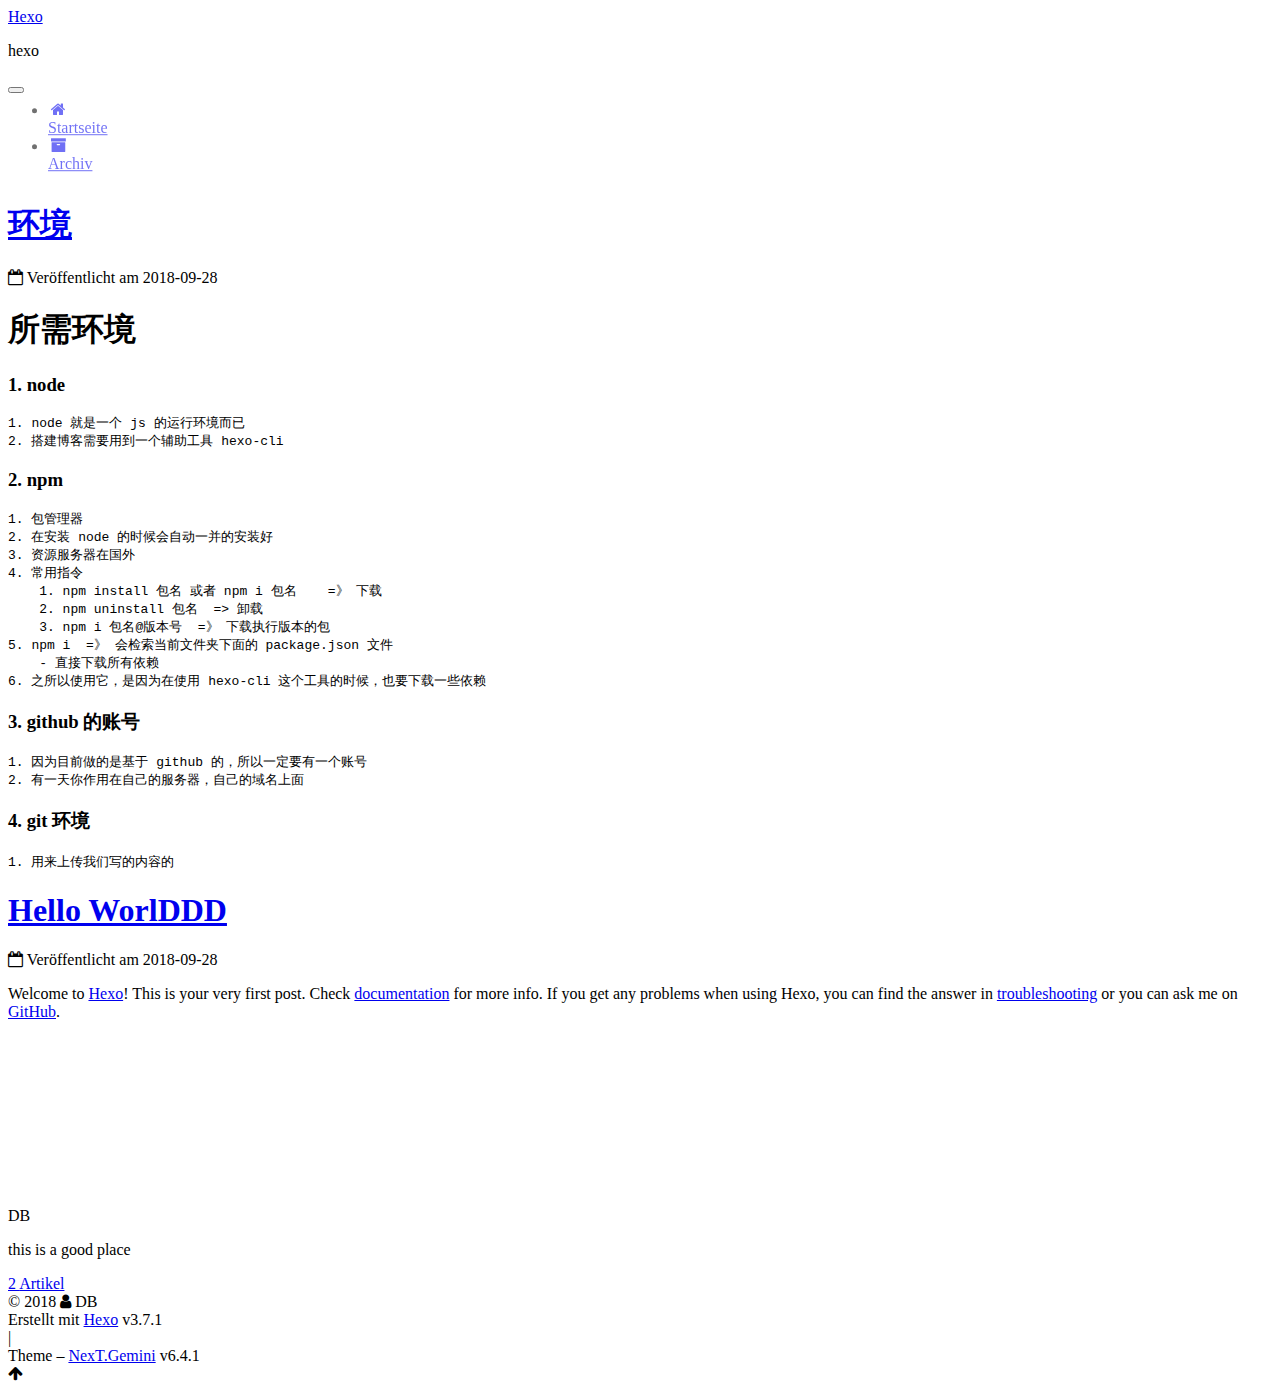
==== commit cfb02a39: "Site updated: 2018-09-28 17:48:04" ====
--- a/index.html
+++ b/index.html
@@ -1,97 +1,376 @@
 <!DOCTYPE html>
-<html>
+
+
+
+
+
+
+
+
+
+
+
+
+  
+
+
+<html class="theme-next gemini use-motion" lang="zh-Hans">
 <head>
-  <meta charset="utf-8">
-  
-
-  
-  <title>Hexo</title>
-  <meta name="viewport" content="width=device-width, initial-scale=1, maximum-scale=1">
+  <meta charset="UTF-8"/>
+<meta http-equiv="X-UA-Compatible" content="IE=edge" />
+<meta name="viewport" content="width=device-width, initial-scale=1, maximum-scale=2"/>
+<meta name="theme-color" content="#222">
+
+
+
+
+
+
+
+
+
+
+
+
+<meta http-equiv="Cache-Control" content="no-transform" />
+<meta http-equiv="Cache-Control" content="no-siteapp" />
+
+
+
+
+
+
+
+
+
+
+
+
+
+
+
+
+
+
+
+
+
+
+<link href="/lib/font-awesome/css/font-awesome.min.css?v=4.6.2" rel="stylesheet" type="text/css" />
+
+<link href="/css/main.css?v=6.4.1" rel="stylesheet" type="text/css" />
+
+
+  <link rel="apple-touch-icon" sizes="180x180" href="/images/apple-touch-icon-next.png?v=6.4.1">
+
+
+  <link rel="icon" type="image/png" sizes="32x32" href="/images/favicon-32x32-next.png?v=6.4.1">
+
+
+  <link rel="icon" type="image/png" sizes="16x16" href="/images/favicon-16x16-next.png?v=6.4.1">
+
+
+  <link rel="mask-icon" href="/images/logo.svg?v=6.4.1" color="#222">
+
+
+
+
+
+
+
+
+
+<script type="text/javascript" id="hexo.configurations">
+  var NexT = window.NexT || {};
+  var CONFIG = {
+    root: '/',
+    scheme: 'Gemini',
+    version: '6.4.1',
+    sidebar: {"position":"left","display":"post","offset":12,"b2t":false,"scrollpercent":false,"onmobile":false},
+    fancybox: false,
+    fastclick: false,
+    lazyload: false,
+    tabs: true,
+    motion: {"enable":true,"async":false,"transition":{"post_block":"fadeIn","post_header":"slideDownIn","post_body":"slideDownIn","coll_header":"slideLeftIn","sidebar":"slideUpIn"}},
+    algolia: {
+      applicationID: '',
+      apiKey: '',
+      indexName: '',
+      hits: {"per_page":10},
+      labels: {"input_placeholder":"Search for Posts","hits_empty":"We didn't find any results for the search: ${query}","hits_stats":"${hits} results found in ${time} ms"}
+    }
+  };
+</script>
+
+
+  
+
+
+
+
   <meta name="description" content="this is a good place">
 <meta property="og:type" content="website">
 <meta property="og:title" content="Hexo">
 <meta property="og:url" content="http://yoursite.com/index.html">
 <meta property="og:site_name" content="Hexo">
 <meta property="og:description" content="this is a good place">
-<meta property="og:locale" content="default">
+<meta property="og:locale" content="zh-Hans">
 <meta name="twitter:card" content="summary">
 <meta name="twitter:title" content="Hexo">
 <meta name="twitter:description" content="this is a good place">
-  
-    <link rel="alternate" href="/atom.xml" title="Hexo" type="application/atom+xml">
-  
-  
-    <link rel="icon" href="/favicon.png">
-  
-  
-    <link href="//fonts.googleapis.com/css?family=Source+Code+Pro" rel="stylesheet" type="text/css">
-  
-  <link rel="stylesheet" href="/css/style.css">
+
+
+
+
+
+
+  <link rel="canonical" href="http://yoursite.com/"/>
+
+
+
+<script type="text/javascript" id="page.configurations">
+  CONFIG.page = {
+    sidebar: "",
+  };
+</script>
+
+  <title>Hexo</title>
+  
+
+
+
+
+
+
+
+
+
+  <noscript>
+  <style type="text/css">
+    .use-motion .motion-element,
+    .use-motion .brand,
+    .use-motion .menu-item,
+    .sidebar-inner,
+    .use-motion .post-block,
+    .use-motion .pagination,
+    .use-motion .comments,
+    .use-motion .post-header,
+    .use-motion .post-body,
+    .use-motion .collection-title { opacity: initial; }
+
+    .use-motion .logo,
+    .use-motion .site-title,
+    .use-motion .site-subtitle {
+      opacity: initial;
+      top: initial;
+    }
+
+    .use-motion {
+      .logo-line-before i { left: initial; }
+      .logo-line-after i { right: initial; }
+    }
+  </style>
+</noscript>
+
 </head>
 
-<body>
-  <div id="container">
-    <div id="wrap">
-      <header id="header">
-  <div id="banner"></div>
-  <div id="header-outer" class="outer">
-    <div id="header-title" class="inner">
-      <h1 id="logo-wrap">
-        <a href="/" id="logo">Hexo</a>
-      </h1>
-      
-        <h2 id="subtitle-wrap">
-          <a href="/" id="subtitle">hexo</a>
-        </h2>
-      
+<body itemscope itemtype="http://schema.org/WebPage" lang="zh-Hans">
+
+  
+  
+    
+  
+
+  <div class="container sidebar-position-left 
+  page-home">
+    <div class="headband"></div>
+
+    <header id="header" class="header" itemscope itemtype="http://schema.org/WPHeader">
+      <div class="header-inner"><div class="site-brand-wrapper">
+  <div class="site-meta ">
+    
+
+    <div class="custom-logo-site-title">
+      <a href="/" class="brand" rel="start">
+        <span class="logo-line-before"><i></i></span>
+        <span class="site-title">Hexo</span>
+        <span class="logo-line-after"><i></i></span>
+      </a>
     </div>
-    <div id="header-inner" class="inner">
-      <nav id="main-nav">
-        <a id="main-nav-toggle" class="nav-icon"></a>
-        
-          <a class="main-nav-link" href="/">Home</a>
-        
-          <a class="main-nav-link" href="/archives">Archives</a>
-        
-      </nav>
-      <nav id="sub-nav">
-        
-          <a id="nav-rss-link" class="nav-icon" href="/atom.xml" title="RSS Feed"></a>
-        
-        <a id="nav-search-btn" class="nav-icon" title="Search"></a>
-      </nav>
-      <div id="search-form-wrap">
-        <form action="//google.com/search" method="get" accept-charset="UTF-8" class="search-form"><input type="search" name="q" class="search-form-input" placeholder="Search"><button type="submit" class="search-form-submit">&#xF002;</button><input type="hidden" name="sitesearch" value="http://yoursite.com"></form>
-      </div>
-    </div>
+    
+      
+        <p class="site-subtitle">hexo</p>
+      
+    
   </div>
-</header>
-      <div class="outer">
-        <section id="main">
-  
-    <article id="搭建一个基于github的hexo个人博客-需要的环境" class="article article-type-搭建一个基于github的hexo个人博客" itemscope itemprop="blogPost">
-  <div class="article-meta">
-    <a href="/2018/09/28/需要的环境/" class="article-date">
-  <time datetime="2018-09-28T08:55:05.000Z" itemprop="datePublished">2018-09-28</time>
-</a>
-    
+
+  <div class="site-nav-toggle">
+    <button aria-label="Toggle navigation bar">
+      <span class="btn-bar"></span>
+      <span class="btn-bar"></span>
+      <span class="btn-bar"></span>
+    </button>
   </div>
-  <div class="article-inner">
-    
-    
-      <header class="article-header">
-        
-  
-    <h1 itemprop="name">
-      <a class="article-title" href="/2018/09/28/需要的环境/">环境</a>
-    </h1>
-  
-
+</div>
+
+
+
+<nav class="site-nav">
+  
+    <ul id="menu" class="menu">
+      
+        
+        
+        
+          
+          <li class="menu-item menu-item-home menu-item-active">
+    <a href="/" rel="section">
+      <i class="menu-item-icon fa fa-fw fa-home"></i> <br />Startseite</a>
+  </li>
+        
+        
+        
+          
+          <li class="menu-item menu-item-archives">
+    <a href="/archives/" rel="section">
+      <i class="menu-item-icon fa fa-fw fa-archive"></i> <br />Archiv</a>
+  </li>
+
+      
+      
+    </ul>
+  
+
+  
+
+  
+</nav>
+
+
+
+  
+
+
+
+</div>
+    </header>
+
+    
+
+
+    <main id="main" class="main">
+      <div class="main-inner">
+        <div class="content-wrap">
+          
+            
+
+          
+          <div id="content" class="content">
+            
+  <section id="posts" class="posts-expand">
+    
+      
+
+  
+
+  
+  
+  
+
+  
+
+  <article class="post post-type-normal" itemscope itemtype="http://schema.org/Article">
+  
+  
+  
+  <div class="post-block">
+    <link itemprop="mainEntityOfPage" href="http://yoursite.com/2018/09/28/需要的环境/">
+
+    <span hidden itemprop="author" itemscope itemtype="http://schema.org/Person">
+      <meta itemprop="name" content="DB">
+      <meta itemprop="description" content="this is a good place">
+      <meta itemprop="image" content="/images/avatar.gif">
+    </span>
+
+    <span hidden itemprop="publisher" itemscope itemtype="http://schema.org/Organization">
+      <meta itemprop="name" content="Hexo">
+    </span>
+
+    
+      <header class="post-header">
+
+        
+        
+          <h1 class="post-title" itemprop="name headline">
+                
+                <a class="post-title-link" href="/2018/09/28/需要的环境/" itemprop="url">
+                  环境
+                </a>
+              
+            
+          </h1>
+        
+
+        <div class="post-meta">
+          <span class="post-time">
+
+            
+            
+            
+
+            
+              <span class="post-meta-item-icon">
+                <i class="fa fa-calendar-o"></i>
+              </span>
+              
+                <span class="post-meta-item-text">Veröffentlicht am</span>
+              
+
+              
+                
+              
+
+              <time title="Post created: 2018-09-28 16:55:05 / Updated at: 17:05:14" itemprop="dateCreated datePublished" datetime="2018-09-28T16:55:05+08:00">2018-09-28</time>
+            
+
+            
+              
+
+              
+            
+          </span>
+
+          
+
+          
+            
+          
+
+          
+          
+
+          
+
+          
+
+          
+
+        </div>
       </header>
     
-    <div class="article-entry" itemprop="articleBody">
-      
-        <h1 id="所需环境"><a href="#所需环境" class="headerlink" title="所需环境"></a>所需环境</h1><h3 id="1-node"><a href="#1-node" class="headerlink" title="1. node"></a>1. node</h3><pre><code>1. node 就是一个 js 的运行环境而已
+
+    
+    
+    
+    <div class="post-body" itemprop="articleBody">
+
+      
+      
+
+      
+        
+          
+            <h1 id="所需环境"><a href="#所需环境" class="headerlink" title="所需环境"></a>所需环境</h1><h3 id="1-node"><a href="#1-node" class="headerlink" title="1. node"></a>1. node</h3><pre><code>1. node 就是一个 js 的运行环境而已
 2. 搭建博客需要用到一个辅助工具 hexo-cli
 </code></pre><h3 id="2-npm"><a href="#2-npm" class="headerlink" title="2. npm"></a>2. npm</h3><pre><code>1. 包管理器
 2. 在安装 node 的时候会自动一并的安装好
@@ -107,132 +386,442 @@
 2. 有一天你作用在自己的服务器，自己的域名上面
 </code></pre><h3 id="4-git-环境"><a href="#4-git-环境" class="headerlink" title="4. git 环境"></a>4. git 环境</h3><pre><code>1. 用来上传我们写的内容的
 </code></pre>
+          
+        
       
     </div>
-    <footer class="article-footer">
-      <a data-url="http://yoursite.com/2018/09/28/需要的环境/" data-id="cjmlsdthr0001aovaquv42oy8" class="article-share-link">Share</a>
-      
+
+    
+
+    
+    
+    
+
+    
+
+    
+
+    
+
+    <footer class="post-footer">
+      
+
+      
+
+      
+
+      
+      
+        <div class="post-eof"></div>
       
     </footer>
   </div>
   
-</article>
-
-
-  
-    <article id="post-hello-world" class="article article-type-post" itemscope itemprop="blogPost">
-  <div class="article-meta">
-    <a href="/2018/09/28/hello-world/" class="article-date">
-  <time datetime="2018-09-28T08:16:25.420Z" itemprop="datePublished">2018-09-28</time>
-</a>
-    
-  </div>
-  <div class="article-inner">
-    
-    
-      <header class="article-header">
-        
-  
-    <h1 itemprop="name">
-      <a class="article-title" href="/2018/09/28/hello-world/">Hello WorlDDD</a>
-    </h1>
-  
-
+  
+  
+  </article>
+
+
+    
+      
+
+  
+
+  
+  
+  
+
+  
+
+  <article class="post post-type-normal" itemscope itemtype="http://schema.org/Article">
+  
+  
+  
+  <div class="post-block">
+    <link itemprop="mainEntityOfPage" href="http://yoursite.com/2018/09/28/hello-world/">
+
+    <span hidden itemprop="author" itemscope itemtype="http://schema.org/Person">
+      <meta itemprop="name" content="DB">
+      <meta itemprop="description" content="this is a good place">
+      <meta itemprop="image" content="/images/avatar.gif">
+    </span>
+
+    <span hidden itemprop="publisher" itemscope itemtype="http://schema.org/Organization">
+      <meta itemprop="name" content="Hexo">
+    </span>
+
+    
+      <header class="post-header">
+
+        
+        
+          <h1 class="post-title" itemprop="name headline">
+                
+                <a class="post-title-link" href="/2018/09/28/hello-world/" itemprop="url">
+                  Hello WorlDDD
+                </a>
+              
+            
+          </h1>
+        
+
+        <div class="post-meta">
+          <span class="post-time">
+
+            
+            
+            
+
+            
+              <span class="post-meta-item-icon">
+                <i class="fa fa-calendar-o"></i>
+              </span>
+              
+                <span class="post-meta-item-text">Veröffentlicht am</span>
+              
+
+              
+                
+              
+
+              <time title="Post created: 2018-09-28 16:16:25 / Updated at: 17:09:34" itemprop="dateCreated datePublished" datetime="2018-09-28T16:16:25+08:00">2018-09-28</time>
+            
+
+            
+              
+
+              
+            
+          </span>
+
+          
+
+          
+            
+          
+
+          
+          
+
+          
+
+          
+
+          
+
+        </div>
       </header>
     
-    <div class="article-entry" itemprop="articleBody">
-      
-        <p>Welcome to <a href="https://hexo.io/" target="_blank" rel="noopener">Hexo</a>! This is your very first post. Check <a href="https://hexo.io/docs/" target="_blank" rel="noopener">documentation</a> for more info. If you get any problems when using Hexo, you can find the answer in <a href="https://hexo.io/docs/troubleshooting.html" target="_blank" rel="noopener">troubleshooting</a> or you can ask me on <a href="https://github.com/hexojs/hexo/issues" target="_blank" rel="noopener">GitHub</a>.</p>
-
+
+    
+    
+    
+    <div class="post-body" itemprop="articleBody">
+
+      
+      
+
+      
+        
+          
+            <p>Welcome to <a href="https://hexo.io/" target="_blank" rel="noopener">Hexo</a>! This is your very first post. Check <a href="https://hexo.io/docs/" target="_blank" rel="noopener">documentation</a> for more info. If you get any problems when using Hexo, you can find the answer in <a href="https://hexo.io/docs/troubleshooting.html" target="_blank" rel="noopener">troubleshooting</a> or you can ask me on <a href="https://github.com/hexojs/hexo/issues" target="_blank" rel="noopener">GitHub</a>.</p>
+
+          
+        
       
     </div>
-    <footer class="article-footer">
-      <a data-url="http://yoursite.com/2018/09/28/hello-world/" data-id="cjmlsdthh0000aovaswoor6dj" class="article-share-link">Share</a>
-      
+
+    
+
+    
+    
+    
+
+    
+
+    
+
+    
+
+    <footer class="post-footer">
+      
+
+      
+
+      
+
+      
+      
+        <div class="post-eof"></div>
       
     </footer>
   </div>
   
-</article>
-
-
-  
-
-
-</section>
-        
-          <aside id="sidebar">
-  
-    
-
-  
-    
-
-  
-    
-  
-    
-  <div class="widget-wrap">
-    <h3 class="widget-title">Archives</h3>
-    <div class="widget">
-      <ul class="archive-list"><li class="archive-list-item"><a class="archive-list-link" href="/archives/2018/09/">September 2018</a></li></ul>
+  
+  
+  </article>
+
+
+    
+  </section>
+
+  
+
+
+          </div>
+          
+
+        </div>
+        
+          
+  
+  <div class="sidebar-toggle">
+    <div class="sidebar-toggle-line-wrap">
+      <span class="sidebar-toggle-line sidebar-toggle-line-first"></span>
+      <span class="sidebar-toggle-line sidebar-toggle-line-middle"></span>
+      <span class="sidebar-toggle-line sidebar-toggle-line-last"></span>
     </div>
   </div>
 
-
-  
-    
-  <div class="widget-wrap">
-    <h3 class="widget-title">Recent Posts</h3>
-    <div class="widget">
-      <ul>
-        
-          <li>
-            <a href="/2018/09/28/需要的环境/">环境</a>
-          </li>
-        
-          <li>
-            <a href="/2018/09/28/hello-world/">Hello WorlDDD</a>
-          </li>
-        
-      </ul>
+  <aside id="sidebar" class="sidebar">
+    
+    <div class="sidebar-inner">
+
+      
+
+      
+
+      <section class="site-overview-wrap sidebar-panel sidebar-panel-active">
+        <div class="site-overview">
+          <div class="site-author motion-element" itemprop="author" itemscope itemtype="http://schema.org/Person">
+            
+              <p class="site-author-name" itemprop="name">DB</p>
+              <p class="site-description motion-element" itemprop="description">this is a good place</p>
+          </div>
+
+          
+            <nav class="site-state motion-element">
+              
+                <div class="site-state-item site-state-posts">
+                
+                  <a href="/archives/">
+                
+                    <span class="site-state-item-count">2</span>
+                    <span class="site-state-item-name">Artikel</span>
+                  </a>
+                </div>
+              
+
+              
+
+              
+            </nav>
+          
+
+          
+
+          
+
+          
+          
+
+          
+          
+
+          
+            
+          
+          
+
+        </div>
+      </section>
+
+      
+
+      
+
     </div>
+  </aside>
+
+
+        
+      </div>
+    </main>
+
+    <footer id="footer" class="footer">
+      <div class="footer-inner">
+        <div class="copyright">&copy; <span itemprop="copyrightYear">2018</span>
+  <span class="with-love" id="animate">
+    <i class="fa fa-user"></i>
+  </span>
+  <span class="author" itemprop="copyrightHolder">DB</span>
+
+  
+
+  
+</div>
+
+
+
+
+  <div class="powered-by">Erstellt mit  <a class="theme-link" target="_blank" href="https://hexo.io">Hexo</a> v3.7.1</div>
+
+
+
+  <span class="post-meta-divider">|</span>
+
+
+
+  <div class="theme-info">Theme – <a class="theme-link" target="_blank" href="https://theme-next.org">NexT.Gemini</a> v6.4.1</div>
+
+
+
+
+        
+
+
+
+
+
+
+
+
+        
+      </div>
+    </footer>
+
+    
+      <div class="back-to-top">
+        <i class="fa fa-arrow-up"></i>
+        
+      </div>
+    
+
+    
+	
+    
+
+    
   </div>
 
   
-</aside>
-        
-      </div>
-      <footer id="footer">
-  
-  <div class="outer">
-    <div id="footer-info" class="inner">
-      &copy; 2018 DB<br>
-      Powered by <a href="http://hexo.io/" target="_blank">Hexo</a>
-    </div>
-  </div>
-</footer>
-    </div>
-    <nav id="mobile-nav">
-  
-    <a href="/" class="mobile-nav-link">Home</a>
-  
-    <a href="/archives" class="mobile-nav-link">Archives</a>
-  
-</nav>
-    
-
-<script src="//ajax.googleapis.com/ajax/libs/jquery/2.0.3/jquery.min.js"></script>
-
-
-  <link rel="stylesheet" href="/fancybox/jquery.fancybox.css">
-  <script src="/fancybox/jquery.fancybox.pack.js"></script>
-
-
-<script src="/js/script.js"></script>
-
-
-
-  </div>
+
+<script type="text/javascript">
+  if (Object.prototype.toString.call(window.Promise) !== '[object Function]') {
+    window.Promise = null;
+  }
+</script>
+
+
+
+
+
+
+
+
+
+
+
+
+
+
+
+
+
+
+
+
+
+
+
+
+
+
+  
+  
+    <script type="text/javascript" src="/lib/jquery/index.js?v=2.1.3"></script>
+  
+
+  
+  
+    <script type="text/javascript" src="/lib/velocity/velocity.min.js?v=1.2.1"></script>
+  
+
+  
+  
+    <script type="text/javascript" src="/lib/velocity/velocity.ui.min.js?v=1.2.1"></script>
+  
+
+
+  
+
+
+  <script type="text/javascript" src="/js/src/utils.js?v=6.4.1"></script>
+
+  <script type="text/javascript" src="/js/src/motion.js?v=6.4.1"></script>
+
+
+
+  
+  
+
+
+  <script type="text/javascript" src="/js/src/affix.js?v=6.4.1"></script>
+
+  <script type="text/javascript" src="/js/src/schemes/pisces.js?v=6.4.1"></script>
+
+
+
+  
+
+  
+
+
+  <script type="text/javascript" src="/js/src/bootstrap.js?v=6.4.1"></script>
+
+
+
+  
+
+
+
+  
+
+
+
+
+
+
+
+
+
+
+  
+
+
+
+
+
+  
+
+  
+
+  
+
+  
+
+  
+  
+
+  
+
+  
+
+  
+
+  
+
+  
+
 </body>
-</html>+</html>
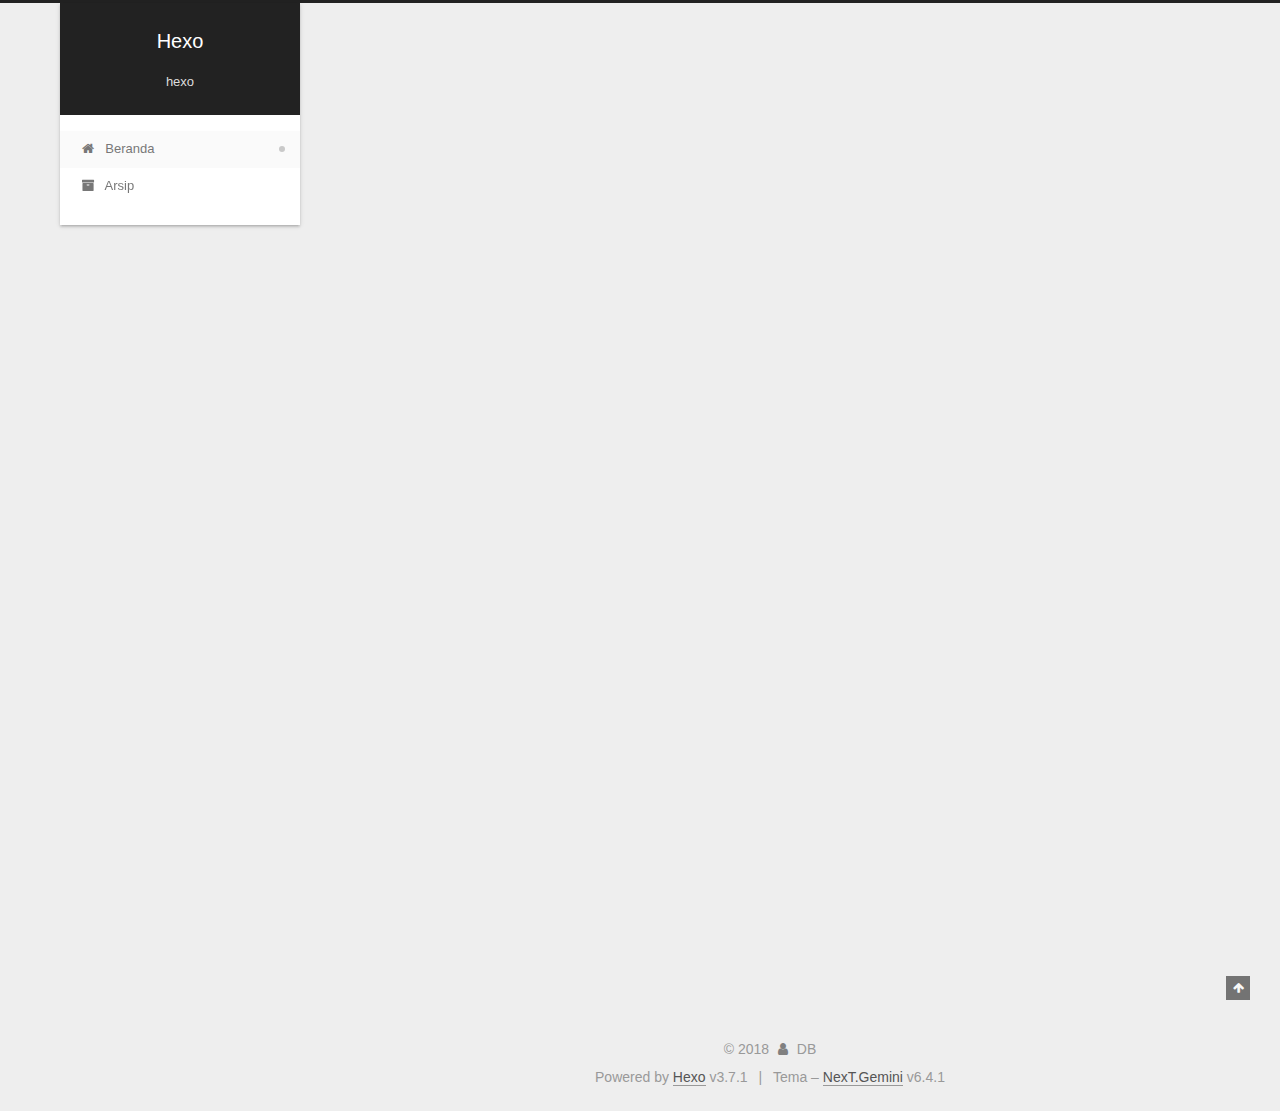
==== commit 8036a938: "Site updated: 2018-09-28 17:53:26" ====
--- a/index.html
+++ b/index.html
@@ -225,7 +225,7 @@
           
           <li class="menu-item menu-item-home menu-item-active">
     <a href="/" rel="section">
-      <i class="menu-item-icon fa fa-fw fa-home"></i> <br />Startseite</a>
+      <i class="menu-item-icon fa fa-fw fa-home"></i> <br />Beranda</a>
   </li>
         
         
@@ -233,7 +233,7 @@
           
           <li class="menu-item menu-item-archives">
     <a href="/archives/" rel="section">
-      <i class="menu-item-icon fa fa-fw fa-archive"></i> <br />Archiv</a>
+      <i class="menu-item-icon fa fa-fw fa-archive"></i> <br />Arsip</a>
   </li>
 
       
@@ -323,7 +323,7 @@
                 <i class="fa fa-calendar-o"></i>
               </span>
               
-                <span class="post-meta-item-text">Veröffentlicht am</span>
+                <span class="post-meta-item-text">Diposting di</span>
               
 
               
@@ -423,146 +423,6 @@
 
 
     
-      
-
-  
-
-  
-  
-  
-
-  
-
-  <article class="post post-type-normal" itemscope itemtype="http://schema.org/Article">
-  
-  
-  
-  <div class="post-block">
-    <link itemprop="mainEntityOfPage" href="http://yoursite.com/2018/09/28/hello-world/">
-
-    <span hidden itemprop="author" itemscope itemtype="http://schema.org/Person">
-      <meta itemprop="name" content="DB">
-      <meta itemprop="description" content="this is a good place">
-      <meta itemprop="image" content="/images/avatar.gif">
-    </span>
-
-    <span hidden itemprop="publisher" itemscope itemtype="http://schema.org/Organization">
-      <meta itemprop="name" content="Hexo">
-    </span>
-
-    
-      <header class="post-header">
-
-        
-        
-          <h1 class="post-title" itemprop="name headline">
-                
-                <a class="post-title-link" href="/2018/09/28/hello-world/" itemprop="url">
-                  Hello WorlDDD
-                </a>
-              
-            
-          </h1>
-        
-
-        <div class="post-meta">
-          <span class="post-time">
-
-            
-            
-            
-
-            
-              <span class="post-meta-item-icon">
-                <i class="fa fa-calendar-o"></i>
-              </span>
-              
-                <span class="post-meta-item-text">Veröffentlicht am</span>
-              
-
-              
-                
-              
-
-              <time title="Post created: 2018-09-28 16:16:25 / Updated at: 17:09:34" itemprop="dateCreated datePublished" datetime="2018-09-28T16:16:25+08:00">2018-09-28</time>
-            
-
-            
-              
-
-              
-            
-          </span>
-
-          
-
-          
-            
-          
-
-          
-          
-
-          
-
-          
-
-          
-
-        </div>
-      </header>
-    
-
-    
-    
-    
-    <div class="post-body" itemprop="articleBody">
-
-      
-      
-
-      
-        
-          
-            <p>Welcome to <a href="https://hexo.io/" target="_blank" rel="noopener">Hexo</a>! This is your very first post. Check <a href="https://hexo.io/docs/" target="_blank" rel="noopener">documentation</a> for more info. If you get any problems when using Hexo, you can find the answer in <a href="https://hexo.io/docs/troubleshooting.html" target="_blank" rel="noopener">troubleshooting</a> or you can ask me on <a href="https://github.com/hexojs/hexo/issues" target="_blank" rel="noopener">GitHub</a>.</p>
-
-          
-        
-      
-    </div>
-
-    
-
-    
-    
-    
-
-    
-
-    
-
-    
-
-    <footer class="post-footer">
-      
-
-      
-
-      
-
-      
-      
-        <div class="post-eof"></div>
-      
-    </footer>
-  </div>
-  
-  
-  
-  </article>
-
-
-    
   </section>
 
   
@@ -606,8 +466,8 @@
                 
                   <a href="/archives/">
                 
-                    <span class="site-state-item-count">2</span>
-                    <span class="site-state-item-name">Artikel</span>
+                    <span class="site-state-item-count">1</span>
+                    <span class="site-state-item-name">posting</span>
                   </a>
                 </div>
               
@@ -664,7 +524,7 @@
 
 
 
-  <div class="powered-by">Erstellt mit  <a class="theme-link" target="_blank" href="https://hexo.io">Hexo</a> v3.7.1</div>
+  <div class="powered-by">Powered by <a class="theme-link" target="_blank" href="https://hexo.io">Hexo</a> v3.7.1</div>
 
 
 
@@ -672,7 +532,7 @@
 
 
 
-  <div class="theme-info">Theme – <a class="theme-link" target="_blank" href="https://theme-next.org">NexT.Gemini</a> v6.4.1</div>
+  <div class="theme-info">Tema – <a class="theme-link" target="_blank" href="https://theme-next.org">NexT.Gemini</a> v6.4.1</div>
 
 
 
--- a/css/main.css
+++ b/css/main.css
@@ -0,0 +1,3102 @@
+/* normalize.css v3.0.2 | MIT License | git.io/normalize */
+html {
+  font-family: sans-serif; /* 1 */
+  -ms-text-size-adjust: 100%; /* 2 */
+  -webkit-text-size-adjust: 100%; /* 2 */
+}
+body {
+  margin: 0;
+}
+article,
+aside,
+details,
+figcaption,
+figure,
+footer,
+header,
+hgroup,
+main,
+menu,
+nav,
+section,
+summary {
+  display: block;
+}
+audio,
+canvas,
+progress,
+video {
+  display: inline-block; /* 1 */
+  vertical-align: baseline; /* 2 */
+}
+audio:not([controls]) {
+  display: none;
+  height: 0;
+}
+[hidden],
+template {
+  display: none;
+}
+a {
+  background-color: transparent;
+}
+a:active,
+a:hover {
+  outline: 0;
+}
+abbr[title] {
+  border-bottom: 1px dotted;
+}
+b,
+strong {
+  font-weight: bold;
+}
+dfn {
+  font-style: italic;
+}
+h1 {
+  font-size: 2em;
+  margin: 0.67em 0;
+}
+mark {
+  background: #ff0;
+  color: #000;
+}
+small {
+  font-size: 80%;
+}
+sub,
+sup {
+  font-size: 75%;
+  line-height: 0;
+  position: relative;
+  vertical-align: baseline;
+}
+sup {
+  top: -0.5em;
+}
+sub {
+  bottom: -0.25em;
+}
+img {
+  border: 0;
+}
+svg:not(:root) {
+  overflow: hidden;
+}
+figure {
+  margin: 1em 40px;
+}
+hr {
+  -moz-box-sizing: content-box;
+  box-sizing: content-box;
+  height: 0;
+}
+pre {
+  overflow: auto;
+}
+code,
+kbd,
+pre,
+samp {
+  font-family: monospace, monospace;
+  font-size: 1em;
+}
+button,
+input,
+optgroup,
+select,
+textarea {
+  color: inherit; /* 1 */
+  font: inherit; /* 2 */
+  margin: 0; /* 3 */
+}
+button {
+  overflow: visible;
+}
+button,
+select {
+  text-transform: none;
+}
+button,
+html input[type="button"],
+input[type="reset"],
+input[type="submit"] {
+  -webkit-appearance: button; /* 2 */
+  cursor: pointer; /* 3 */
+}
+button[disabled],
+html input[disabled] {
+  cursor: default;
+}
+button::-moz-focus-inner,
+input::-moz-focus-inner {
+  border: 0;
+  padding: 0;
+}
+input {
+  line-height: normal;
+}
+input[type="checkbox"],
+input[type="radio"] {
+  box-sizing: border-box; /* 1 */
+  padding: 0; /* 2 */
+}
+input[type="number"]::-webkit-inner-spin-button,
+input[type="number"]::-webkit-outer-spin-button {
+  height: auto;
+}
+input[type="search"] {
+  -webkit-appearance: textfield; /* 1 */
+  -moz-box-sizing: content-box;
+  -webkit-box-sizing: content-box; /* 2 */
+  box-sizing: content-box;
+}
+input[type="search"]::-webkit-search-cancel-button,
+input[type="search"]::-webkit-search-decoration {
+  -webkit-appearance: none;
+}
+fieldset {
+  border: 1px solid #c0c0c0;
+  margin: 0 2px;
+  padding: 0.35em 0.625em 0.75em;
+}
+legend {
+  border: 0; /* 1 */
+  padding: 0; /* 2 */
+}
+textarea {
+  overflow: auto;
+}
+optgroup {
+  font-weight: bold;
+}
+table {
+  border-collapse: collapse;
+  border-spacing: 0;
+}
+td,
+th {
+  padding: 0;
+}
+::selection {
+  background: #262a30;
+  color: #fff;
+}
+body {
+  position: relative;
+  font-family: 'Lato', "PingFang SC", "Microsoft YaHei", sans-serif;
+  font-size: 14px;
+  line-height: 2;
+  color: #555;
+  background: #eee;
+}
+@media (max-width: 767px) {
+  body {
+    padding-right: 0 !important;
+  }
+}
+@media (min-width: 768px) and (max-width: 991px) {
+  body {
+    padding-right: 0 !important;
+  }
+}
+@media (min-width: 1200px) {
+  body {
+    font-size: 16px;
+  }
+}
+h1,
+h2,
+h3,
+h4,
+h5,
+h6 {
+  margin: 0;
+  padding: 0;
+  font-weight: bold;
+  line-height: 1.5;
+  font-family: 'Lato', "PingFang SC", "Microsoft YaHei", sans-serif;
+}
+h1,
+h2,
+h3,
+h4,
+h5,
+h6 {
+  margin: 20px 0 15px;
+}
+h1 {
+  font-size: 22px;
+}
+@media (max-width: 767px) {
+  h1 {
+    font-size: 18px;
+  }
+}
+h2 {
+  font-size: 20px;
+}
+@media (max-width: 767px) {
+  h2 {
+    font-size: 16px;
+  }
+}
+h3 {
+  font-size: 18px;
+}
+@media (max-width: 767px) {
+  h3 {
+    font-size: 14px;
+  }
+}
+h4 {
+  font-size: 16px;
+}
+@media (max-width: 767px) {
+  h4 {
+    font-size: 12px;
+  }
+}
+h5 {
+  font-size: 14px;
+}
+@media (max-width: 767px) {
+  h5 {
+    font-size: 10px;
+  }
+}
+h6 {
+  font-size: 12px;
+}
+@media (max-width: 767px) {
+  h6 {
+    font-size: 8px;
+  }
+}
+p {
+  margin: 0 0 20px 0;
+}
+a,
+span.exturl {
+  background-color: transparent;
+  color: #555;
+  text-decoration: none;
+  outline: none;
+  border-bottom: 1px solid #999;
+  word-wrap: break-word;
+  cursor: pointer;
+}
+a:hover,
+span.exturl:hover,
+a:active,
+span.exturl:active {
+  color: #222;
+  border-bottom-color: #222;
+}
+blockquote {
+  margin: 0;
+  padding: 0;
+}
+img {
+  display: block;
+  margin: auto;
+  max-width: 100%;
+  height: auto;
+}
+hr {
+  margin: 40px 0;
+  height: 3px;
+  border: none;
+  background-color: #ddd;
+  background-image: repeating-linear-gradient(-45deg, #fff, #fff 4px, transparent 4px, transparent 8px);
+}
+blockquote {
+  padding: 0 15px;
+  color: #666;
+  border-left: 4px solid #ddd;
+}
+blockquote cite::before {
+  content: "-";
+  padding: 0 5px;
+}
+dt {
+  font-weight: 700;
+}
+dd {
+  margin: 0;
+  padding: 0;
+}
+kbd {
+  border: 1px solid #ccc;
+  border-radius: 0.2em;
+  box-shadow: 0.1em 0.1em 0.2em rgba(0,0,0,0.1);
+  background-color: #f9f9f9;
+  font-family: inherit;
+  background-image: -webkit-linear-gradient(top, #eee, #fff, #eee);
+  padding: 0.1em 0.3em;
+  white-space: nowrap;
+}
+.text-left {
+  text-align: left;
+}
+.text-center {
+  text-align: center;
+}
+.text-right {
+  text-align: right;
+}
+.text-justify {
+  text-align: justify;
+}
+.text-nowrap {
+  white-space: nowrap;
+}
+.text-lowercase {
+  text-transform: lowercase;
+}
+.text-uppercase {
+  text-transform: uppercase;
+}
+.text-capitalize {
+  text-transform: capitalize;
+}
+.center-block {
+  display: block;
+  margin-left: auto;
+  margin-right: auto;
+}
+.clearfix:before,
+.clearfix:after {
+  content: " ";
+  display: table;
+}
+.clearfix:after {
+  clear: both;
+}
+.pullquote {
+  width: 45%;
+}
+.pullquote.left {
+  float: left;
+  margin-left: 5px;
+  margin-right: 10px;
+}
+.pullquote.right {
+  float: right;
+  margin-left: 10px;
+  margin-right: 5px;
+}
+.affix.affix.affix {
+  position: fixed;
+}
+.translation {
+  margin-top: -20px;
+  font-size: 14px;
+  color: #999;
+}
+.scrollbar-measure {
+  width: 100px;
+  height: 100px;
+  overflow: scroll;
+  position: absolute;
+  top: -9999px;
+}
+.use-motion .motion-element {
+  opacity: 0;
+}
+table {
+  margin: 20px 0;
+  width: 100%;
+  border-collapse: collapse;
+  border-spacing: 0;
+  border: 1px solid #ddd;
+  font-size: 14px;
+  word-wrap: break-all;
+}
+table>tbody>tr:nth-of-type(odd) {
+  background-color: #f9f9f9;
+}
+table>tbody>tr:hover {
+  background-color: #f5f5f5;
+}
+caption,
+th,
+td {
+  padding: 8px;
+  text-align: left;
+  vertical-align: middle;
+  font-weight: normal;
+}
+th,
+td {
+  border-bottom: 3px solid #ddd;
+  border-right: 1px solid #eee;
+}
+th {
+  padding-bottom: 10px;
+  font-weight: 700;
+}
+td {
+  border-bottom-width: 1px;
+}
+html,
+body {
+  height: 100%;
+}
+.container {
+  position: relative;
+  min-height: 100%;
+}
+.header-inner {
+  margin: 0 auto;
+  padding: 100px 0 70px;
+  width: calc(100% - 20px);
+}
+@media (min-width: 1200px) {
+  .container .header-inner {
+    width: 1160px;
+  }
+}
+@media (min-width: 1600px) {
+  .container .header-inner {
+    width: 73%;
+  }
+}
+.main {
+  padding-bottom: 150px;
+}
+.main-inner {
+  margin: 0 auto;
+  width: calc(100% - 20px);
+}
+@media (min-width: 1200px) {
+  .container .main-inner {
+    width: 1160px;
+  }
+}
+@media (min-width: 1600px) {
+  .container .main-inner {
+    width: 73%;
+  }
+}
+.footer {
+  position: absolute;
+  left: 0;
+  bottom: 0;
+  width: 100%;
+  min-height: 50px;
+}
+.footer-inner {
+  box-sizing: border-box;
+  margin: 20px auto;
+  width: calc(100% - 20px);
+}
+@media (min-width: 1200px) {
+  .container .footer-inner {
+    width: 1160px;
+  }
+}
+@media (min-width: 1600px) {
+  .container .footer-inner {
+    width: 73%;
+  }
+}
+pre,
+.highlight {
+  overflow: auto;
+  margin: 20px 0;
+  padding: 0;
+  font-size: 14px;
+  color: #4d4d4c;
+  background: #f7f7f7;
+  line-height: 1.6;
+}
+pre,
+code {
+  font-family: consolas, Menlo, "PingFang SC", "Microsoft YaHei", monospace;
+}
+code {
+  padding: 2px 4px;
+  word-wrap: break-word;
+  color: #555;
+  background: #eee;
+  border-radius: 3px;
+  font-size: 14px;
+}
+pre {
+  padding: 10px;
+}
+pre code {
+  padding: 0;
+  color: #4d4d4c;
+  background: none;
+  text-shadow: none;
+}
+.highlight {
+  border-radius: 1px;
+}
+.highlight pre {
+  border: none;
+  margin: 0;
+  padding: 10px 0;
+}
+.highlight table {
+  margin: 0;
+  width: auto;
+  border: none;
+}
+.highlight td {
+  border: none;
+  padding: 0;
+}
+.highlight figcaption {
+  font-size: 1em;
+  color: #4d4d4c;
+  line-height: 1em;
+  margin-bottom: 1em;
+  margin: 0em;
+  padding: 0.5em;
+  background: #eee;
+  border-bottom: 1px solid #e9e9e9;
+}
+.highlight figcaption:before,
+.highlight figcaption:after {
+  content: " ";
+  display: table;
+}
+.highlight figcaption:after {
+  clear: both;
+}
+.highlight figcaption a {
+  float: right;
+  color: #4d4d4c;
+}
+.highlight figcaption a:hover {
+  border-bottom-color: #4d4d4c;
+}
+.highlight .gutter pre {
+  padding-left: 10px;
+  padding-right: 10px;
+  color: #869194;
+  text-align: right;
+  background-color: #eff2f3;
+}
+.highlight .code pre {
+  width: 100%;
+  padding-left: 10px;
+  padding-right: 10px;
+  background-color: #f7f7f7;
+}
+.highlight .line {
+  height: 20px;
+}
+.gutter {
+  -webkit-user-select: none;
+  -moz-user-select: none;
+  -ms-user-select: none;
+  user-select: none;
+}
+.gist table {
+  width: auto;
+}
+.gist table td {
+  border: none;
+}
+pre .deletion {
+  background: #fdd;
+}
+pre .addition {
+  background: #dfd;
+}
+pre .meta {
+  color: #8959a8;
+}
+pre .comment {
+  color: #8e908c;
+}
+pre .variable,
+pre .attribute,
+pre .tag,
+pre .regexp,
+pre .ruby .constant,
+pre .xml .tag .title,
+pre .xml .pi,
+pre .xml .doctype,
+pre .html .doctype,
+pre .css .id,
+pre .css .class,
+pre .css .pseudo {
+  color: #c82829;
+}
+pre .number,
+pre .preprocessor,
+pre .built_in,
+pre .literal,
+pre .params,
+pre .constant,
+pre .command {
+  color: #f5871f;
+}
+pre .ruby .class .title,
+pre .css .rules .attribute,
+pre .string,
+pre .value,
+pre .inheritance,
+pre .header,
+pre .ruby .symbol,
+pre .xml .cdata,
+pre .special,
+pre .number,
+pre .formula {
+  color: #718c00;
+}
+pre .title,
+pre .css .hexcolor {
+  color: #3e999f;
+}
+pre .function,
+pre .python .decorator,
+pre .python .title,
+pre .ruby .function .title,
+pre .ruby .title .keyword,
+pre .perl .sub,
+pre .javascript .title,
+pre .coffeescript .title {
+  color: #4271ae;
+}
+pre .keyword,
+pre .javascript .function {
+  color: #8959a8;
+}
+.posts-expand .post-body img.full-image {
+  border: none;
+}
+.blockquote-center,
+.page-home .post-type-quote blockquote,
+.page-post-detail .post-type-quote blockquote {
+  position: relative;
+  margin: 40px 0;
+  padding: 0;
+  border-left: none;
+  text-align: center;
+}
+.blockquote-center::before,
+.page-home .post-type-quote blockquote::before,
+.page-post-detail .post-type-quote blockquote::before,
+.blockquote-center::after,
+.page-home .post-type-quote blockquote::after,
+.page-post-detail .post-type-quote blockquote::after {
+  position: absolute;
+  content: ' ';
+  display: block;
+  width: 100%;
+  height: 24px;
+  opacity: 0.2;
+  background-repeat: no-repeat;
+  background-position: 0 -6px;
+  background-size: 22px 22px;
+}
+.blockquote-center::before,
+.page-home .post-type-quote blockquote::before,
+.page-post-detail .post-type-quote blockquote::before {
+  top: -20px;
+  background-image: url("../images/quote-l.svg");
+  border-top: 1px solid #ccc;
+}
+.blockquote-center::after,
+.page-home .post-type-quote blockquote::after,
+.page-post-detail .post-type-quote blockquote::after {
+  bottom: -20px;
+  background-image: url("../images/quote-r.svg");
+  border-bottom: 1px solid #ccc;
+  background-position: 100% 8px;
+}
+.blockquote-center p,
+.page-home .post-type-quote blockquote p,
+.page-post-detail .post-type-quote blockquote p,
+.blockquote-center div,
+.page-home .post-type-quote blockquote div,
+.page-post-detail .post-type-quote blockquote div {
+  text-align: center;
+}
+.post .post-body .group-picture img {
+  box-sizing: border-box;
+  padding: 0 3px;
+  border: none;
+}
+.post .group-picture-row {
+  overflow: hidden;
+  margin-top: 6px;
+}
+.post .group-picture-row:first-child {
+  margin-top: 0;
+}
+.post .group-picture-column {
+  float: left;
+}
+.page-post-detail .post-body .group-picture-column {
+  float: none;
+  margin-top: 10px;
+  width: auto !important;
+}
+.page-post-detail .post-body .group-picture-column img {
+  margin: 0 auto;
+}
+.page-archive .group-picture-container {
+  overflow: hidden;
+}
+.page-archive .group-picture-row {
+  float: left;
+}
+.page-archive .group-picture-row:first-child {
+  margin-top: 6px;
+}
+.page-archive .group-picture-column {
+  max-width: 150px;
+  max-height: 150px;
+}
+.post-body .note {
+  position: relative;
+  padding: 15px;
+  margin-bottom: 20px;
+  border: 1px solid #eee;
+  border-left-width: 5px;
+  border-radius: 3px;
+}
+.post-body .note h2,
+.post-body .note h3,
+.post-body .note h4,
+.post-body .note h5,
+.post-body .note h6 {
+  margin-top: 0;
+  margin-bottom: 0;
+  border-bottom: initial;
+  padding-top: 0 !important;
+}
+.post-body .note p:first-child,
+.post-body .note ul:first-child,
+.post-body .note ol:first-child,
+.post-body .note table:first-child,
+.post-body .note pre:first-child,
+.post-body .note blockquote:first-child {
+  margin-top: 0;
+}
+.post-body .note p:last-child,
+.post-body .note ul:last-child,
+.post-body .note ol:last-child,
+.post-body .note table:last-child,
+.post-body .note pre:last-child,
+.post-body .note blockquote:last-child {
+  margin-bottom: 0;
+}
+.post-body .note.default {
+  border-left-color: #777;
+}
+.post-body .note.default h2,
+.post-body .note.default h3,
+.post-body .note.default h4,
+.post-body .note.default h5,
+.post-body .note.default h6 {
+  color: #777;
+}
+.post-body .note.primary {
+  border-left-color: #6f42c1;
+}
+.post-body .note.primary h2,
+.post-body .note.primary h3,
+.post-body .note.primary h4,
+.post-body .note.primary h5,
+.post-body .note.primary h6 {
+  color: #6f42c1;
+}
+.post-body .note.info {
+  border-left-color: #428bca;
+}
+.post-body .note.info h2,
+.post-body .note.info h3,
+.post-body .note.info h4,
+.post-body .note.info h5,
+.post-body .note.info h6 {
+  color: #428bca;
+}
+.post-body .note.success {
+  border-left-color: #5cb85c;
+}
+.post-body .note.success h2,
+.post-body .note.success h3,
+.post-body .note.success h4,
+.post-body .note.success h5,
+.post-body .note.success h6 {
+  color: #5cb85c;
+}
+.post-body .note.warning {
+  border-left-color: #f0ad4e;
+}
+.post-body .note.warning h2,
+.post-body .note.warning h3,
+.post-body .note.warning h4,
+.post-body .note.warning h5,
+.post-body .note.warning h6 {
+  color: #f0ad4e;
+}
+.post-body .note.danger {
+  border-left-color: #d9534f;
+}
+.post-body .note.danger h2,
+.post-body .note.danger h3,
+.post-body .note.danger h4,
+.post-body .note.danger h5,
+.post-body .note.danger h6 {
+  color: #d9534f;
+}
+.post-body .label {
+  display: inline;
+  padding: 0 2px;
+  white-space: nowrap;
+}
+.post-body .label.default {
+  background-color: #f0f0f0;
+}
+.post-body .label.primary {
+  background-color: #efe6f7;
+}
+.post-body .label.info {
+  background-color: #e5f2f8;
+}
+.post-body .label.success {
+  background-color: #e7f4e9;
+}
+.post-body .label.warning {
+  background-color: #fcf6e1;
+}
+.post-body .label.danger {
+  background-color: #fae8eb;
+}
+.post-body .tabs {
+  position: relative;
+  display: block;
+  margin-bottom: 20px;
+  padding-top: 10px;
+}
+.post-body .tabs ul.nav-tabs {
+  margin: 0;
+  padding: 0;
+  display: flex;
+  margin-bottom: -1px;
+}
+@media (max-width: 413px) {
+  .post-body .tabs ul.nav-tabs {
+    display: block;
+    margin-bottom: 5px;
+  }
+}
+.post-body .tabs ul.nav-tabs li.tab {
+  list-style-type: none !important;
+  margin: 0 0.25em 0 0;
+  border-top: 3px solid transparent;
+  border-left: 1px solid transparent;
+  border-right: 1px solid transparent;
+}
+@media (max-width: 413px) {
+  .post-body .tabs ul.nav-tabs li.tab {
+    margin: initial;
+    border-top: 1px solid transparent;
+    border-left: 3px solid transparent;
+    border-right: 1px solid transparent;
+    border-bottom: 1px solid transparent;
+  }
+}
+.post-body .tabs ul.nav-tabs li.tab a {
+  outline: 0;
+  border-bottom: initial;
+  display: block;
+  line-height: 1.8em;
+  padding: 0.25em 0.75em;
+  transition-duration: 0.2s;
+  transition-timing-function: ease-out;
+  transition-delay: 0s;
+}
+.post-body .tabs ul.nav-tabs li.tab a i {
+  width: 1.285714285714286em;
+}
+.post-body .tabs ul.nav-tabs li.tab.active {
+  border-top: 3px solid #fc6423;
+  border-left: 1px solid #ddd;
+  border-right: 1px solid #ddd;
+  background-color: #fff;
+}
+@media (max-width: 413px) {
+  .post-body .tabs ul.nav-tabs li.tab.active {
+    border-top: 1px solid #ddd;
+    border-left: 3px solid #fc6423;
+    border-right: 1px solid #ddd;
+    border-bottom: 1px solid #ddd;
+  }
+}
+.post-body .tabs ul.nav-tabs li.tab.active a {
+  cursor: default;
+  color: #555;
+}
+.post-body .tabs .tab-content {
+  background-color: #fff;
+}
+.post-body .tabs .tab-content .tab-pane {
+  border: 1px solid #ddd;
+  padding: 20px 20px 0 20px;
+}
+.post-body .tabs .tab-content .tab-pane:not(.active) {
+  display: none !important;
+}
+.post-body .tabs .tab-content .tab-pane.active {
+  display: block !important;
+}
+.btn {
+  display: inline-block;
+  padding: 0 20px;
+  font-size: 14px;
+  color: #555;
+  background: #fff;
+  border: 2px solid #555;
+  text-decoration: none;
+  border-radius: 2px;
+  transition-property: background-color;
+  transition-duration: 0.2s;
+  transition-timing-function: ease-in-out;
+  transition-delay: 0s;
+  line-height: 2;
+}
+.btn:hover {
+  border-color: #222;
+  color: #fff;
+  background: #222;
+}
+.btn +.btn {
+  margin: 0 0 8px 8px;
+}
+.btn .fa-fw {
+  width: 1.285714285714286em;
+  text-align: left;
+}
+.btn-bar {
+  display: block;
+  width: 22px;
+  height: 2px;
+  background: #555;
+  border-radius: 1px;
+}
+.btn-bar+.btn-bar {
+  margin-top: 4px;
+}
+.pagination {
+  margin: 120px 0 40px;
+  text-align: center;
+  border-top: 1px solid #eee;
+}
+.page-number-basic,
+.pagination .prev,
+.pagination .next,
+.pagination .page-number,
+.pagination .space {
+  display: inline-block;
+  position: relative;
+  top: -1px;
+  margin: 0 10px;
+  padding: 0 11px;
+}
+@media (max-width: 767px) {
+  .page-number-basic,
+  .pagination .prev,
+  .pagination .next,
+  .pagination .page-number,
+  .pagination .space {
+    margin: 0 5px;
+  }
+}
+.pagination .prev,
+.pagination .next,
+.pagination .page-number {
+  border-bottom: 0;
+  border-top: 1px solid #eee;
+  transition-property: border-color;
+  transition-duration: 0.2s;
+  transition-timing-function: ease-in-out;
+  transition-delay: 0s;
+}
+.pagination .prev:hover,
+.pagination .next:hover,
+.pagination .page-number:hover {
+  border-top-color: #222;
+}
+.pagination .space {
+  padding: 0;
+  margin: 0;
+}
+.pagination .prev {
+  margin-left: 0;
+}
+.pagination .next {
+  margin-right: 0;
+}
+.pagination .page-number.current {
+  color: #fff;
+  background: #ccc;
+  border-top-color: #ccc;
+}
+@media (max-width: 767px) {
+  .pagination {
+    border-top: none;
+  }
+  .pagination .prev,
+  .pagination .next,
+  .pagination .page-number {
+    margin-bottom: 10px;
+    border-top: 0;
+    border-bottom: 1px solid #eee;
+    padding: 0 10px;
+  }
+  .pagination .prev:hover,
+  .pagination .next:hover,
+  .pagination .page-number:hover {
+    border-bottom-color: #222;
+  }
+}
+.comments {
+  margin: 60px 20px 0;
+}
+.tag-cloud {
+  text-align: center;
+}
+.tag-cloud a {
+  display: inline-block;
+  margin: 10px;
+}
+.back-to-top {
+  box-sizing: border-box;
+  position: fixed;
+  bottom: -100px;
+  right: 30px;
+  z-index: 1050;
+  padding: 0 6px;
+  width: 24px;
+  background: #222;
+  font-size: 12px;
+  opacity: 0.6;
+  color: #fff;
+  cursor: pointer;
+  text-align: center;
+  -webkit-transform: translateZ(0);
+  transition-property: bottom;
+  transition-duration: 0.2s;
+  transition-timing-function: ease-in-out;
+  transition-delay: 0s;
+}
+@media (min-width: 768px) and (max-width: 991px) {
+  .back-to-top {
+    display: none !important;
+  }
+}
+@media (max-width: 767px) {
+  .back-to-top {
+    display: none !important;
+  }
+}
+.back-to-top.back-to-top-on {
+  bottom: 30px;
+}
+.header {
+  background: transparent;
+}
+.header-inner {
+  position: relative;
+}
+.headband {
+  height: 3px;
+  background: #222;
+}
+.site-meta {
+  margin: 0;
+  text-align: center;
+}
+@media (max-width: 767px) {
+  .site-meta {
+    text-align: center;
+  }
+}
+.brand {
+  position: relative;
+  display: inline-block;
+  padding: 0 40px;
+  color: #fff;
+  background: #222;
+  border-bottom: none;
+}
+.brand:hover {
+  color: #fff;
+}
+.logo {
+  display: inline-block;
+  margin-right: 5px;
+  line-height: 36px;
+  vertical-align: top;
+}
+.site-title {
+  display: inline-block;
+  vertical-align: top;
+  line-height: 36px;
+  font-size: 20px;
+  font-weight: normal;
+  font-family: 'Lato', "PingFang SC", "Microsoft YaHei", sans-serif;
+}
+.site-subtitle {
+  margin-top: 10px;
+  font-size: 13px;
+  color: #ddd;
+}
+.use-motion .brand {
+  opacity: 0;
+}
+.use-motion .logo,
+.use-motion .site-title,
+.use-motion .site-subtitle {
+  opacity: 0;
+  position: relative;
+  top: -10px;
+}
+.site-nav-toggle {
+  display: none;
+  position: absolute;
+  top: 10px;
+  left: 10px;
+}
+@media (max-width: 767px) {
+  .site-nav-toggle {
+    display: block;
+  }
+}
+.site-nav-toggle button {
+  margin-top: 2px;
+  padding: 9px 10px;
+  background: transparent;
+  border: none;
+}
+@media (max-width: 767px) {
+  .site-nav {
+    display: none;
+    margin: 0 -10px;
+    padding: 0 10px;
+    clear: both;
+    border-top: 1px solid #ddd;
+  }
+}
+@media (min-width: 768px) and (max-width: 991px) {
+  .site-nav {
+    display: block !important;
+  }
+}
+@media (min-width: 992px) {
+  .site-nav {
+    display: block !important;
+  }
+}
+.menu {
+  margin-top: 20px;
+  padding-left: 0;
+  text-align: center;
+}
+.menu .menu-item {
+  display: inline-block;
+  margin: 0 10px;
+  list-style: none;
+}
+@media screen and (max-width: 767px) {
+  .menu .menu-item {
+    margin-top: 10px;
+  }
+}
+.menu .menu-item a {
+  display: block;
+  font-size: 13px;
+  line-height: inherit;
+  border-bottom: 1px solid transparent;
+  transition-property: border-color;
+  transition-duration: 0.2s;
+  transition-timing-function: ease-in-out;
+  transition-delay: 0s;
+}
+.menu .menu-item a:hover,
+.menu-item-active a {
+  border-bottom-color: #222;
+}
+.menu .menu-item .fa {
+  margin-right: 5px;
+}
+.use-motion .menu-item {
+  opacity: 0;
+}
+.post-body {
+  font-family: 'Lato', "PingFang SC", "Microsoft YaHei", sans-serif;
+}
+@media (max-width: 767px) {
+  .post-body {
+    word-break: break-word;
+  }
+}
+.post-body span.exturl .fa {
+  font-size: 14px;
+  margin-left: 4px;
+}
+.post-body .fancybox img {
+  display: block !important;
+  margin: 0 auto;
+  cursor: pointer;
+  cursor: zoom-in;
+  cursor: -webkit-zoom-in;
+}
+.post-body .image-caption,
+.post-body .figure .caption {
+  margin: -20px auto 15px;
+  text-align: center;
+  font-size: 14px;
+  color: #999;
+  font-weight: bold;
+  line-height: 1;
+}
+.post-sticky-flag {
+  display: inline-block;
+  font-size: 16px;
+  -ms-transform: rotate(30deg);
+  -webkit-transform: rotate(30deg);
+  -moz-transform: rotate(30deg);
+  -ms-transform: rotate(30deg);
+  -o-transform: rotate(30deg);
+  transform: rotate(30deg);
+}
+.use-motion .post-block,
+.use-motion .pagination,
+.use-motion .comments {
+  opacity: 0;
+}
+.use-motion .post-header {
+  opacity: 0;
+}
+.use-motion .post-body {
+  opacity: 0;
+}
+.use-motion .collection-title {
+  opacity: 0;
+}
+.posts-expand {
+  padding-top: 40px;
+}
+@media (max-width: 767px) {
+  .posts-expand {
+    margin: 0 20px;
+  }
+  .post-body pre .gutter pre {
+    padding-right: 10px;
+  }
+  .post-body .highlight {
+    margin-left: 0px;
+    margin-right: 0px;
+    padding: 0;
+  }
+  .post-body .highlight .gutter pre {
+    padding-right: 10px;
+  }
+}
+@media (min-width: 992px) {
+  .posts-expand .post-body {
+    text-align: justify;
+  }
+}
+.posts-expand .post-body h2,
+.posts-expand .post-body h3,
+.posts-expand .post-body h4,
+.posts-expand .post-body h5,
+.posts-expand .post-body h6 {
+  padding-top: 10px;
+}
+.posts-expand .post-body h2 .header-anchor,
+.posts-expand .post-body h3 .header-anchor,
+.posts-expand .post-body h4 .header-anchor,
+.posts-expand .post-body h5 .header-anchor,
+.posts-expand .post-body h6 .header-anchor {
+  float: right;
+  margin-left: 10px;
+  color: #ccc;
+  border-bottom-style: none;
+  visibility: hidden;
+}
+.posts-expand .post-body h2 .header-anchor:hover,
+.posts-expand .post-body h3 .header-anchor:hover,
+.posts-expand .post-body h4 .header-anchor:hover,
+.posts-expand .post-body h5 .header-anchor:hover,
+.posts-expand .post-body h6 .header-anchor:hover {
+  color: inherit;
+}
+.posts-expand .post-body h2:hover .header-anchor,
+.posts-expand .post-body h3:hover .header-anchor,
+.posts-expand .post-body h4:hover .header-anchor,
+.posts-expand .post-body h5:hover .header-anchor,
+.posts-expand .post-body h6:hover .header-anchor {
+  visibility: visible;
+}
+.posts-expand .post-body ul li {
+  list-style: circle;
+}
+.posts-expand .post-body img {
+  box-sizing: border-box;
+  margin: auto;
+  padding: 3px;
+  border: 1px solid #ddd;
+}
+.posts-expand .post-body .fancybox img {
+  margin: 0 auto 25px;
+}
+.posts-expand .post-body img {
+  margin: 0 auto 25px;
+}
+@media (max-width: 767px) {
+  .posts-collapse {
+    margin: 0 20px;
+  }
+  .posts-collapse .post-title,
+  .posts-collapse .post-meta {
+    display: block;
+    width: auto;
+    text-align: left;
+  }
+}
+.posts-collapse {
+  position: relative;
+  z-index: 1010;
+  margin-left: 55px;
+}
+.posts-collapse::after {
+  content: " ";
+  position: absolute;
+  top: 20px;
+  left: 0;
+  margin-left: -2px;
+  width: 4px;
+  height: 100%;
+  background: #f5f5f5;
+  z-index: -1;
+}
+@media (max-width: 767px) {
+  .posts-collapse {
+    margin: 0 20px;
+  }
+}
+.posts-collapse .collection-title {
+  position: relative;
+  margin: 60px 0;
+}
+.posts-collapse .collection-title h1,
+.posts-collapse .collection-title h2 {
+  margin-left: 20px;
+}
+.posts-collapse .collection-title small {
+  color: #bbb;
+  margin-left: 5px;
+}
+.posts-collapse .collection-title::before {
+  content: " ";
+  position: absolute;
+  left: 0;
+  top: 50%;
+  margin-left: -4px;
+  margin-top: -4px;
+  width: 8px;
+  height: 8px;
+  background: #bbb;
+  border-radius: 50%;
+}
+.posts-collapse .post {
+  margin: 30px 0;
+}
+.posts-collapse .post-header {
+  position: relative;
+  transition-duration: 0.2s;
+  transition-timing-function: ease-in-out;
+  transition-delay: 0s;
+  transition-property: border;
+  border-bottom: 1px dashed #ccc;
+}
+.posts-collapse .post-header::before {
+  content: " ";
+  position: absolute;
+  left: 0;
+  top: 12px;
+  width: 6px;
+  height: 6px;
+  margin-left: -4px;
+  background: #bbb;
+  border-radius: 50%;
+  border: 1px solid #fff;
+  transition-duration: 0.2s;
+  transition-timing-function: ease-in-out;
+  transition-delay: 0s;
+  transition-property: background;
+}
+.posts-collapse .post-header:hover {
+  border-bottom-color: #666;
+}
+.posts-collapse .post-header:hover::before {
+  background: #222;
+}
+.posts-collapse .post-meta {
+  position: absolute;
+  font-size: 12px;
+  left: 20px;
+  top: 5px;
+}
+.posts-collapse .post-comments-count {
+  display: none;
+}
+.posts-collapse .post-title {
+  margin-left: 60px;
+  font-size: 16px;
+  font-weight: normal;
+  line-height: inherit;
+}
+.posts-collapse .post-title::after {
+  margin-left: 3px;
+  opacity: 0.6;
+}
+.posts-collapse .post-title a {
+  color: #666;
+  border-bottom: none;
+}
+.page-home .post-type-quote .post-header,
+.page-post-detail .post-type-quote .post-header,
+.page-home .post-type-quote .post-tags,
+.page-post-detail .post-type-quote .post-tags {
+  display: none;
+}
+.posts-expand .post-title {
+  text-align: center;
+  word-break: break-word;
+  font-weight: 400;
+}
+.posts-expand .post-title-link {
+  display: inline-block;
+  position: relative;
+  color: #555;
+  border-bottom: none;
+  line-height: 1.2;
+  vertical-align: top;
+}
+.posts-expand .post-title-link::before {
+  content: "";
+  position: absolute;
+  width: 100%;
+  height: 2px;
+  bottom: 0;
+  left: 0;
+  background-color: #000;
+  visibility: hidden;
+  -webkit-transform: scaleX(0);
+  -moz-transform: scaleX(0);
+  -ms-transform: scaleX(0);
+  -o-transform: scaleX(0);
+  transform: scaleX(0);
+  transition-duration: 0.2s;
+  transition-timing-function: ease-in-out;
+  transition-delay: 0s;
+}
+.posts-expand .post-title-link:hover::before {
+  visibility: visible;
+  -webkit-transform: scaleX(1);
+  -moz-transform: scaleX(1);
+  -ms-transform: scaleX(1);
+  -o-transform: scaleX(1);
+  transform: scaleX(1);
+}
+.posts-expand .post-title-link .fa {
+  font-size: 16px;
+}
+.posts-expand .post-meta {
+  margin: 3px 0 60px 0;
+  color: #999;
+  font-family: 'Lato', "PingFang SC", "Microsoft YaHei", sans-serif;
+  font-size: 12px;
+  text-align: center;
+}
+.posts-expand .post-meta .post-category-list {
+  display: inline-block;
+  margin: 0;
+  padding: 3px;
+}
+.posts-expand .post-meta .post-category-list-link {
+  color: #999;
+}
+.posts-expand .post-meta .post-description {
+  font-size: 14px;
+  margin-top: 2px;
+}
+.posts-expand .post-meta time {
+  border-bottom: 1px dashed #999;
+  cursor: help;
+}
+.post-meta-divider {
+  margin: 0 0.5em;
+}
+.post-meta-item-icon {
+  margin-right: 3px;
+}
+@media (min-width: 768px) and (max-width: 991px) {
+  .post-meta-item-icon {
+    display: inline-block;
+  }
+}
+@media (max-width: 767px) {
+  .post-meta-item-icon {
+    display: inline-block;
+  }
+}
+@media (min-width: 768px) and (max-width: 991px) {
+  .post-meta-item-text {
+    display: none;
+  }
+}
+@media (max-width: 767px) {
+  .post-meta-item-text {
+    display: none;
+  }
+}
+.post-button {
+  margin-top: 40px;
+}
+.posts-expand .post-tags {
+  margin-top: 40px;
+  text-align: center;
+}
+.posts-expand .post-tags a {
+  display: inline-block;
+  margin-right: 10px;
+  font-size: 13px;
+}
+.post-nav {
+  display: table;
+  margin-top: 15px;
+  width: 100%;
+  border-top: 1px solid #eee;
+}
+.post-nav-divider {
+  display: table-cell;
+  width: 10%;
+}
+.post-nav-item {
+  display: table-cell;
+  padding: 10px 0 0 0;
+  width: 45%;
+  vertical-align: top;
+}
+.post-nav-item a {
+  position: relative;
+  display: block;
+  line-height: 25px;
+  font-size: 14px;
+  color: #555;
+  border-bottom: none;
+}
+.post-nav-item a:hover {
+  color: #222;
+  border-bottom: none;
+}
+.post-nav-item a:active {
+  top: 2px;
+}
+.post-nav-item .fa {
+  position: absolute;
+  top: 8px;
+  left: 0;
+  font-size: 12px;
+}
+.post-nav-next a {
+  padding-left: 15px;
+}
+.post-nav-prev {
+  text-align: right;
+}
+.post-nav-prev a {
+  padding-right: 15px;
+}
+.post-nav-prev .fa {
+  right: 0;
+  left: auto;
+}
+.posts-expand .post-eof {
+  display: block;
+  margin: 80px auto 60px;
+  width: 8%;
+  height: 1px;
+  background: #ccc;
+  text-align: center;
+}
+.post:last-child .post-eof.post-eof.post-eof {
+  display: none;
+}
+.post-gallery {
+  display: table;
+  table-layout: fixed;
+  width: 100%;
+  border-collapse: separate;
+}
+.post-gallery-row {
+  display: table-row;
+}
+.post-gallery .post-gallery-img {
+  display: table-cell;
+  text-align: center;
+  vertical-align: middle;
+  border: none;
+}
+.post-gallery .post-gallery-img img {
+  max-width: 100%;
+  max-height: 100%;
+  border: none;
+}
+.fancybox-close,
+.fancybox-close:hover {
+  border: none;
+}
+.rtl.post-body p,
+.rtl.post-body a,
+.rtl.post-body h1,
+.rtl.post-body h2,
+.rtl.post-body h3,
+.rtl.post-body h4,
+.rtl.post-body h5,
+.rtl.post-body h6,
+.rtl.post-body li,
+.rtl.post-body ul,
+.rtl.post-body ol {
+  direction: rtl;
+  font-family: UKIJ Ekran;
+}
+.rtl.post-title {
+  font-family: UKIJ Ekran;
+}
+.sidebar {
+  position: fixed;
+  right: 0;
+  top: 0;
+  bottom: 0;
+  width: 0;
+  z-index: 1040;
+  box-shadow: inset 0 2px 6px #000;
+  background: #222;
+  -webkit-transform: translateZ(0);
+}
+.sidebar a,
+.sidebar .exturl {
+  color: #999;
+  border-bottom-color: #555;
+}
+.sidebar a:hover,
+.sidebar .exturl:hover {
+  color: #eee;
+}
+@media (min-width: 768px) and (max-width: 991px) {
+  .sidebar {
+    display: none !important;
+  }
+}
+@media (max-width: 767px) {
+  .sidebar {
+    display: none !important;
+  }
+}
+.sidebar-inner {
+  position: relative;
+  padding: 20px 10px;
+  color: #999;
+  text-align: center;
+}
+.site-overview-wrap {
+  overflow: hidden;
+}
+.site-overview {
+  overflow-y: auto;
+  overflow-x: hidden;
+}
+.sidebar-toggle {
+  position: fixed;
+  right: 30px;
+  bottom: 45px;
+  width: 14px;
+  height: 14px;
+  padding: 5px;
+  background: #222;
+  line-height: 0;
+  z-index: 1050;
+  cursor: pointer;
+  -webkit-transform: translateZ(0);
+}
+@media (min-width: 768px) and (max-width: 991px) {
+  .sidebar-toggle {
+    display: none !important;
+  }
+}
+@media (max-width: 767px) {
+  .sidebar-toggle {
+    display: none !important;
+  }
+}
+.sidebar-toggle-line {
+  position: relative;
+  display: inline-block;
+  vertical-align: top;
+  height: 2px;
+  width: 100%;
+  background: #fff;
+  margin-top: 3px;
+}
+.sidebar-toggle-line:first-child {
+  margin-top: 0;
+}
+.site-author-image {
+  display: block;
+  margin: 0 auto;
+  padding: 2px;
+  max-width: 120px;
+  height: auto;
+  border: 1px solid #eee;
+  opacity: 1;
+}
+.site-author-name {
+  margin: 0;
+  text-align: center;
+  color: #222;
+  font-weight: 600;
+}
+.site-description {
+  margin-top: 0;
+  text-align: center;
+  font-size: 13px;
+  color: #999;
+}
+.site-state {
+  overflow: hidden;
+  line-height: 1.4;
+  white-space: nowrap;
+  text-align: center;
+}
+.site-state-item {
+  display: inline-block;
+  padding: 0 15px;
+  border-left: 1px solid #eee;
+}
+.site-state-item:first-child {
+  border-left: none;
+}
+.site-state-item a {
+  border-bottom: none;
+}
+.site-state-item-count {
+  display: block;
+  text-align: center;
+  color: inherit;
+  font-weight: 600;
+  font-size: 16px;
+}
+.site-state-item-name {
+  font-size: 13px;
+  color: #999;
+}
+.feed-link {
+  margin-top: 20px;
+}
+.feed-link a {
+  display: inline-block;
+  padding: 0 15px;
+  color: #fc6423;
+  border: 1px solid #fc6423;
+  border-radius: 4px;
+}
+.feed-link a i {
+  color: #fc6423;
+  font-size: 14px;
+}
+.feed-link a:hover {
+  color: #fff;
+  background: #fc6423;
+}
+.feed-link a:hover i {
+  color: #fff;
+}
+.links-of-author {
+  margin-top: 20px;
+}
+.links-of-author a,
+.links-of-author .exturl {
+  display: inline-block;
+  vertical-align: middle;
+  margin-right: 10px;
+  margin-bottom: 10px;
+  border-bottom-color: #555;
+  font-size: 13px;
+}
+.links-of-author a:before,
+.links-of-author .exturl:before {
+  display: inline-block;
+  vertical-align: middle;
+  margin-right: 3px;
+  content: " ";
+  width: 4px;
+  height: 4px;
+  border-radius: 50%;
+  background: #c42d6f;
+}
+.links-of-blogroll {
+  font-size: 13px;
+}
+.links-of-blogroll-title {
+  margin-top: 20px;
+  font-size: 14px;
+  font-weight: 600;
+}
+.links-of-blogroll-list {
+  margin: 0;
+  padding: 0;
+  list-style: none;
+}
+.links-of-blogroll-item {
+  padding: 2px 10px;
+}
+.links-of-blogroll-item a {
+  max-width: 280px;
+  box-sizing: border-box;
+  display: inline-block;
+  overflow: hidden;
+  white-space: nowrap;
+  text-overflow: ellipsis;
+}
+.sidebar-nav {
+  margin: 0 0 20px;
+  padding-left: 0;
+}
+.sidebar-nav li {
+  display: inline-block;
+  cursor: pointer;
+  border-bottom: 1px solid transparent;
+  font-size: 14px;
+  color: #555;
+}
+.sidebar-nav li:hover {
+  color: #fc6423;
+}
+.page-post-detail .sidebar-nav-toc {
+  padding: 0 5px;
+}
+.page-post-detail .sidebar-nav-overview {
+  margin-left: 10px;
+}
+.sidebar-nav .sidebar-nav-active {
+  color: #fc6423;
+  border-bottom-color: #fc6423;
+}
+.sidebar-nav .sidebar-nav-active:hover {
+  color: #fc6423;
+}
+.sidebar-panel {
+  display: none;
+}
+.sidebar-panel-active {
+  display: block;
+}
+.post-toc-empty {
+  font-size: 14px;
+  color: #666;
+}
+.post-toc-wrap {
+  overflow: hidden;
+}
+.post-toc {
+  overflow: auto;
+}
+.post-toc ol {
+  margin: 0;
+  padding: 0 2px 5px 10px;
+  text-align: left;
+  list-style: none;
+  font-size: 14px;
+}
+.post-toc ol > ol {
+  padding-left: 0;
+}
+.post-toc ol a {
+  transition-duration: 0.2s;
+  transition-timing-function: ease-in-out;
+  transition-delay: 0s;
+  transition-property: all;
+  color: #666;
+  border-bottom-color: #ccc;
+}
+.post-toc ol a:hover {
+  color: #000;
+  border-bottom-color: #000;
+}
+.post-toc .nav-item {
+  overflow: hidden;
+  text-overflow: ellipsis;
+  white-space: nowrap;
+  line-height: 1.8;
+}
+.post-toc .nav .nav-child {
+  display: none;
+}
+.post-toc .nav .active > .nav-child {
+  display: block;
+}
+.post-toc .nav .active-current > .nav-child {
+  display: block;
+}
+.post-toc .nav .active-current > .nav-child > .nav-item {
+  display: block;
+}
+.post-toc .nav .active > a {
+  color: #fc6423;
+  border-bottom-color: #fc6423;
+}
+.post-toc .nav .active-current > a {
+  color: #fc6423;
+}
+.post-toc .nav .active-current > a:hover {
+  color: #fc6423;
+}
+.footer {
+  font-size: 14px;
+  color: #999;
+}
+.footer img {
+  border: none;
+}
+.footer-inner {
+  text-align: center;
+}
+.with-love {
+  display: inline-block;
+  margin: 0 5px;
+  color: #808080;
+}
+.powered-by,
+.theme-info {
+  display: inline-block;
+}
+.cc-license {
+  margin-top: 10px;
+  text-align: center;
+}
+.cc-license .cc-opacity {
+  opacity: 0.7;
+  border-bottom: none;
+}
+.cc-license .cc-opacity:hover {
+  opacity: 0.9;
+}
+.cc-license img {
+  display: inline-block;
+}
+@-moz-keyframes iconAnimate {
+  0%, 100% {
+    -webkit-transform: scale(1);
+    -moz-transform: scale(1);
+    -ms-transform: scale(1);
+    -o-transform: scale(1);
+    transform: scale(1);
+  }
+  10%, 30% {
+    -webkit-transform: scale(0.9);
+    -moz-transform: scale(0.9);
+    -ms-transform: scale(0.9);
+    -o-transform: scale(0.9);
+    transform: scale(0.9);
+  }
+  20%, 40%, 60%, 80% {
+    -webkit-transform: scale(1.1);
+    -moz-transform: scale(1.1);
+    -ms-transform: scale(1.1);
+    -o-transform: scale(1.1);
+    transform: scale(1.1);
+  }
+  50%, 70% {
+    -webkit-transform: scale(1.1);
+    -moz-transform: scale(1.1);
+    -ms-transform: scale(1.1);
+    -o-transform: scale(1.1);
+    transform: scale(1.1);
+  }
+}
+@-webkit-keyframes iconAnimate {
+  0%, 100% {
+    -webkit-transform: scale(1);
+    -moz-transform: scale(1);
+    -ms-transform: scale(1);
+    -o-transform: scale(1);
+    transform: scale(1);
+  }
+  10%, 30% {
+    -webkit-transform: scale(0.9);
+    -moz-transform: scale(0.9);
+    -ms-transform: scale(0.9);
+    -o-transform: scale(0.9);
+    transform: scale(0.9);
+  }
+  20%, 40%, 60%, 80% {
+    -webkit-transform: scale(1.1);
+    -moz-transform: scale(1.1);
+    -ms-transform: scale(1.1);
+    -o-transform: scale(1.1);
+    transform: scale(1.1);
+  }
+  50%, 70% {
+    -webkit-transform: scale(1.1);
+    -moz-transform: scale(1.1);
+    -ms-transform: scale(1.1);
+    -o-transform: scale(1.1);
+    transform: scale(1.1);
+  }
+}
+@-o-keyframes iconAnimate {
+  0%, 100% {
+    -webkit-transform: scale(1);
+    -moz-transform: scale(1);
+    -ms-transform: scale(1);
+    -o-transform: scale(1);
+    transform: scale(1);
+  }
+  10%, 30% {
+    -webkit-transform: scale(0.9);
+    -moz-transform: scale(0.9);
+    -ms-transform: scale(0.9);
+    -o-transform: scale(0.9);
+    transform: scale(0.9);
+  }
+  20%, 40%, 60%, 80% {
+    -webkit-transform: scale(1.1);
+    -moz-transform: scale(1.1);
+    -ms-transform: scale(1.1);
+    -o-transform: scale(1.1);
+    transform: scale(1.1);
+  }
+  50%, 70% {
+    -webkit-transform: scale(1.1);
+    -moz-transform: scale(1.1);
+    -ms-transform: scale(1.1);
+    -o-transform: scale(1.1);
+    transform: scale(1.1);
+  }
+}
+@keyframes iconAnimate {
+  0%, 100% {
+    -webkit-transform: scale(1);
+    -moz-transform: scale(1);
+    -ms-transform: scale(1);
+    -o-transform: scale(1);
+    transform: scale(1);
+  }
+  10%, 30% {
+    -webkit-transform: scale(0.9);
+    -moz-transform: scale(0.9);
+    -ms-transform: scale(0.9);
+    -o-transform: scale(0.9);
+    transform: scale(0.9);
+  }
+  20%, 40%, 60%, 80% {
+    -webkit-transform: scale(1.1);
+    -moz-transform: scale(1.1);
+    -ms-transform: scale(1.1);
+    -o-transform: scale(1.1);
+    transform: scale(1.1);
+  }
+  50%, 70% {
+    -webkit-transform: scale(1.1);
+    -moz-transform: scale(1.1);
+    -ms-transform: scale(1.1);
+    -o-transform: scale(1.1);
+    transform: scale(1.1);
+  }
+}
+.fa {
+  font-family: FontAwesome !important;
+}
+.local-search-pop-overlay {
+  position: fixed;
+  width: 100%;
+  height: 100%;
+  top: 0;
+  left: 0;
+  z-index: 2080;
+  background-color: rgba(0,0,0,0.3);
+}
+.local-search-popup {
+  display: none;
+  position: fixed;
+  top: 10%;
+  left: 50%;
+  margin-left: -350px;
+  width: 700px;
+  height: 80%;
+  padding: 0;
+  background: #fff;
+  color: #333;
+  z-index: 9999;
+  border-radius: 5px;
+}
+@media (max-width: 767px) {
+  .local-search-popup {
+    padding: 0;
+    top: 0;
+    left: 0;
+    margin: 0;
+    width: 100%;
+    height: 100%;
+    border-radius: 0;
+  }
+}
+.local-search-popup ul.search-result-list {
+  padding: 0;
+  margin: 0 5px;
+}
+.local-search-popup p.search-result {
+  border-bottom: 1px dashed #ccc;
+  padding: 5px 0;
+}
+.local-search-popup a.search-result-title {
+  font-weight: bold;
+  font-size: 16px;
+}
+.local-search-popup .search-keyword {
+  border-bottom: 1px dashed #f00;
+  font-weight: bold;
+  color: #f00;
+}
+.local-search-popup .local-search-header {
+  padding: 5px;
+  height: 36px;
+  background: #f5f5f5;
+  border-top-left-radius: 5px;
+  border-top-right-radius: 5px;
+}
+.local-search-popup #local-search-result {
+  overflow: auto;
+  position: relative;
+  padding: 5px 25px;
+  height: calc(100% - 55px);
+}
+.local-search-popup .local-search-input-wrapper {
+  display: inline-block;
+  width: calc(100% - 90px);
+  height: 36px;
+  line-height: 36px;
+  padding: 0 5px;
+}
+.local-search-popup .local-search-input-wrapper input {
+  padding: 8px 0;
+  height: 20px;
+  display: block;
+  width: 100%;
+  outline: none;
+  border: none;
+  background: transparent;
+  vertical-align: middle;
+}
+.local-search-popup .search-icon,
+.local-search-popup .popup-btn-close {
+  display: inline-block;
+  font-size: 18px;
+  color: #999;
+  height: 36px;
+  width: 18px;
+  padding-left: 10px;
+  padding-right: 10px;
+}
+.local-search-popup .search-icon {
+  float: left;
+}
+.local-search-popup .popup-btn-close {
+  border-left: 1px solid #eee;
+  float: right;
+  cursor: pointer;
+}
+.local-search-popup #no-result {
+  position: absolute;
+  left: 50%;
+  top: 50%;
+  -webkit-transform: translate(-50%, -50%);
+  -webkit-transform: translate(-50%, -50%);
+  -moz-transform: translate(-50%, -50%);
+  -ms-transform: translate(-50%, -50%);
+  -o-transform: translate(-50%, -50%);
+  transform: translate(-50%, -50%);
+  color: #ccc;
+}
+.site-uv,
+.site-pv,
+.page-pv {
+  display: inline-block;
+}
+.site-uv .busuanzi-value,
+.site-pv .busuanzi-value,
+.page-pv .busuanzi-value {
+  margin: 0 5px;
+}
+.page-archive .archive-page-counter {
+  position: relative;
+  top: 3px;
+  left: 20px;
+}
+@media (max-width: 767px) {
+  .page-archive .archive-page-counter {
+    top: 5px;
+  }
+}
+.page-archive .posts-collapse .archive-move-on {
+  position: absolute;
+  top: 11px;
+  left: 0;
+  margin-left: -6px;
+  width: 10px;
+  height: 10px;
+  opacity: 0.5;
+  background: #555;
+  border: 1px solid #fff;
+  border-radius: 50%;
+}
+.category-all-page .category-all-title {
+  text-align: center;
+}
+.category-all-page .category-all {
+  margin-top: 20px;
+}
+.category-all-page .category-list {
+  margin: 0;
+  padding: 0;
+  list-style: none;
+}
+.category-all-page .category-list-item {
+  margin: 5px 10px;
+}
+.category-all-page .category-list-count {
+  color: #bbb;
+}
+.category-all-page .category-list-count:before {
+  display: inline;
+  content: " (";
+}
+.category-all-page .category-list-count:after {
+  display: inline;
+  content: ") ";
+}
+.category-all-page .category-list-child {
+  padding-left: 10px;
+}
+#schedule ul#event-list {
+  padding-left: 30px;
+}
+#schedule ul#event-list hr {
+  margin: 20px 0 45px 0 !important;
+  background: #222;
+}
+#schedule ul#event-list hr:after {
+  display: inline-block;
+  content: 'NOW';
+  background: #222;
+  color: #fff;
+  font-weight: bold;
+  text-align: right;
+  padding: 0 5px;
+}
+#schedule ul#event-list li.event {
+  margin: 20px 0px;
+  background: #f9f9f9;
+  padding-left: 10px;
+  min-height: 40px;
+}
+#schedule ul#event-list li.event h2.event-summary {
+  margin: 0;
+  padding-bottom: 3px;
+}
+#schedule ul#event-list li.event h2.event-summary:before {
+  display: inline-block;
+  font-family: FontAwesome;
+  font-size: 8px;
+  content: '\f111';
+  vertical-align: middle;
+  margin-right: 25px;
+  color: #bbb;
+}
+#schedule ul#event-list li.event span.event-relative-time {
+  display: inline-block;
+  font-size: 12px;
+  font-weight: 400;
+  padding-left: 12px;
+  color: #bbb;
+}
+#schedule ul#event-list li.event span.event-details {
+  display: block;
+  color: #bbb;
+  margin-left: 56px;
+  padding-top: 3px;
+  padding-bottom: 6px;
+  text-indent: -24px;
+  line-height: 18px;
+}
+#schedule ul#event-list li.event span.event-details:before {
+  text-indent: 0;
+  display: inline-block;
+  width: 14px;
+  font-family: FontAwesome;
+  text-align: center;
+  margin-right: 9px;
+  color: #bbb;
+}
+#schedule ul#event-list li.event span.event-details.event-location:before {
+  content: '\f041';
+}
+#schedule ul#event-list li.event span.event-details.event-duration:before {
+  content: '\f017';
+}
+#schedule ul#event-list li.event-past {
+  background: #fcfcfc;
+}
+#schedule ul#event-list li.event-past > * {
+  opacity: 0.6;
+}
+#schedule ul#event-list li.event-past h2.event-summary {
+  color: #bbb;
+}
+#schedule ul#event-list li.event-past h2.event-summary:before {
+  color: #dfdfdf;
+}
+#schedule ul#event-list li.event-now {
+  background: #222;
+  color: #fff;
+  padding: 15px 0 15px 10px;
+}
+#schedule ul#event-list li.event-now h2.event-summary:before {
+  -webkit-transform: scale(1.2);
+  -moz-transform: scale(1.2);
+  -ms-transform: scale(1.2);
+  -o-transform: scale(1.2);
+  transform: scale(1.2);
+  color: #fff;
+  animation: dot-flash 1s alternate infinite ease-in-out;
+}
+#schedule ul#event-list li.event-now * {
+  color: #fff !important;
+}
+@-moz-keyframes dot-flash {
+  from {
+    opacity: 1;
+    -webkit-transform: scale(1.1);
+    -moz-transform: scale(1.1);
+    -ms-transform: scale(1.1);
+    -o-transform: scale(1.1);
+    transform: scale(1.1);
+  }
+  to {
+    opacity: 0;
+    -webkit-transform: scale(1);
+    -moz-transform: scale(1);
+    -ms-transform: scale(1);
+    -o-transform: scale(1);
+    transform: scale(1);
+  }
+}
+@-webkit-keyframes dot-flash {
+  from {
+    opacity: 1;
+    -webkit-transform: scale(1.1);
+    -moz-transform: scale(1.1);
+    -ms-transform: scale(1.1);
+    -o-transform: scale(1.1);
+    transform: scale(1.1);
+  }
+  to {
+    opacity: 0;
+    -webkit-transform: scale(1);
+    -moz-transform: scale(1);
+    -ms-transform: scale(1);
+    -o-transform: scale(1);
+    transform: scale(1);
+  }
+}
+@-o-keyframes dot-flash {
+  from {
+    opacity: 1;
+    -webkit-transform: scale(1.1);
+    -moz-transform: scale(1.1);
+    -ms-transform: scale(1.1);
+    -o-transform: scale(1.1);
+    transform: scale(1.1);
+  }
+  to {
+    opacity: 0;
+    -webkit-transform: scale(1);
+    -moz-transform: scale(1);
+    -ms-transform: scale(1);
+    -o-transform: scale(1);
+    transform: scale(1);
+  }
+}
+@keyframes dot-flash {
+  from {
+    opacity: 1;
+    -webkit-transform: scale(1.1);
+    -moz-transform: scale(1.1);
+    -ms-transform: scale(1.1);
+    -o-transform: scale(1.1);
+    transform: scale(1.1);
+  }
+  to {
+    opacity: 0;
+    -webkit-transform: scale(1);
+    -moz-transform: scale(1);
+    -ms-transform: scale(1);
+    -o-transform: scale(1);
+    transform: scale(1);
+  }
+}
+.page-post-detail .sidebar-toggle-line {
+  background: #fc6423;
+}
+.page-post-detail .comments {
+  overflow: hidden;
+}
+ul.breadcrumb {
+  list-style: none;
+  margin: 1em 0;
+  padding: 0 2em;
+  text-align: center;
+  font-size: 12px;
+}
+ul.breadcrumb li {
+  display: inline;
+}
+ul.breadcrumb li+li:before {
+  padding: 0.5em;
+  font-weight: normal;
+  content: "/\00a0";
+}
+ul.breadcrumb li+li:last-child {
+  font-weight: bold;
+}
+.header {
+  position: relative;
+  margin: 0 auto;
+  width: calc(100% - 20px);
+}
+@media (min-width: 1200px) {
+  .header {
+    width: 1160px;
+  }
+}
+@media (min-width: 1600px) {
+  .header {
+    width: 73%;
+  }
+}
+@media (min-width: 768px) and (max-width: 991px) {
+  .header {
+    width: auto;
+  }
+}
+@media (max-width: 767px) {
+  .header {
+    width: auto;
+  }
+}
+.header-inner {
+  position: absolute;
+  top: 0;
+  overflow: hidden;
+  padding: 0;
+  width: 240px;
+  background: #fff;
+  box-shadow: 0 2px 2px 0 rgba(0,0,0,0.12), 0 3px 1px -2px rgba(0,0,0,0.06), 0 1px 5px 0 rgba(0,0,0,0.12);
+  border-radius: initial;
+}
+@media (min-width: 1200px) {
+  .container .header-inner {
+    width: 240px;
+  }
+}
+@media (min-width: 768px) and (max-width: 991px) {
+  .header-inner {
+    position: relative;
+    width: auto;
+    border-radius: initial;
+  }
+}
+@media (max-width: 767px) {
+  .header-inner {
+    position: relative;
+    width: auto;
+    border-radius: initial;
+  }
+}
+.main:before,
+.main:after {
+  content: " ";
+  display: table;
+}
+.main:after {
+  clear: both;
+}
+@media (min-width: 768px) and (max-width: 991px) {
+  .main {
+    padding-bottom: 100px;
+  }
+}
+@media (max-width: 767px) {
+  .main {
+    padding-bottom: 100px;
+  }
+}
+@media (min-width: 768px) and (max-width: 991px) {
+  .container .main-inner {
+    width: auto;
+  }
+}
+@media (max-width: 767px) {
+  .container .main-inner {
+    width: auto;
+  }
+}
+.content-wrap {
+  float: right;
+  box-sizing: border-box;
+  padding: 40px;
+  width: calc(100% - 252px);
+  background: #fff;
+  min-height: 700px;
+  box-shadow: 0 2px 2px 0 rgba(0,0,0,0.12), 0 3px 1px -2px rgba(0,0,0,0.06), 0 1px 5px 0 rgba(0,0,0,0.12);
+  border-radius: initial;
+}
+@media (min-width: 768px) and (max-width: 991px) {
+  .content-wrap {
+    width: 100%;
+    padding: 20px;
+    border-radius: initial;
+  }
+}
+@media (max-width: 767px) {
+  .content-wrap {
+    width: 100%;
+    padding: 20px;
+    min-height: auto;
+    border-radius: initial;
+  }
+}
+.sidebar {
+  position: static;
+  float: left;
+  margin-top: 300px;
+  width: 240px;
+  background: #eee;
+  box-shadow: none;
+}
+@media (min-width: 768px) and (max-width: 991px) {
+  .sidebar {
+    display: none;
+  }
+}
+@media (max-width: 767px) {
+  .sidebar {
+    display: none;
+  }
+}
+.sidebar-toggle {
+  display: none;
+}
+.footer-inner {
+  padding-left: 260px;
+}
+@media (min-width: 768px) and (max-width: 991px) {
+  .footer-inner {
+    width: auto;
+    padding-left: 0 !important;
+    padding-right: 0 !important;
+  }
+}
+@media (max-width: 767px) {
+  .footer-inner {
+    width: auto;
+    padding-left: 0 !important;
+    padding-right: 0 !important;
+  }
+}
+.sidebar-position-right .header-inner {
+  right: 0;
+}
+.sidebar-position-right .content-wrap {
+  float: left;
+}
+.sidebar-position-right .sidebar {
+  float: right;
+}
+.sidebar-position-right .footer-inner {
+  padding-left: 0;
+  padding-right: 260px;
+}
+.site-brand-wrapper {
+  position: relative;
+}
+.site-meta {
+  padding: 20px 0;
+  color: #fff;
+  background: #222;
+}
+@media (min-width: 768px) and (max-width: 991px) {
+  .site-meta {
+    box-shadow: 0 0 16px rgba(0,0,0,0.5);
+  }
+}
+@media (max-width: 767px) {
+  .site-meta {
+    box-shadow: 0 0 16px rgba(0,0,0,0.5);
+  }
+}
+.brand {
+  padding: 0;
+  background: none;
+}
+.brand:hover {
+  color: #fff;
+}
+.site-subtitle {
+  margin: 10px 10px 0;
+  font-weight: initial;
+}
+.site-search form {
+  display: none;
+}
+.site-nav {
+  border-top: none;
+}
+@media (min-width: 768px) and (max-width: 991px) {
+  .site-nav {
+    display: none !important;
+  }
+}
+@media (min-width: 768px) and (max-width: 991px) {
+  .site-nav-on {
+    display: block !important;
+  }
+}
+.menu .menu-item {
+  display: block;
+  margin: 0;
+}
+.menu .menu-item a {
+  position: relative;
+  box-sizing: border-box;
+  padding: 5px 20px;
+  text-align: left;
+  line-height: inherit;
+  transition-property: background-color;
+  transition-duration: 0.2s;
+  transition-timing-function: ease-in-out;
+  transition-delay: 0s;
+}
+.menu .menu-item a:hover,
+.menu-item-active a {
+  background: #f9f9f9;
+  border-bottom-color: #fff;
+}
+.menu .menu-item .badge {
+  display: inline-block;
+  padding: 2px 5px;
+  font-weight: 700;
+  line-height: 1;
+  color: #fff;
+  text-align: center;
+  white-space: nowrap;
+  vertical-align: middle;
+  background-color: #ccc;
+  border-radius: 10px;
+  float: right;
+  margin: 0.35em 0 0 0;
+  text-shadow: 1px 1px 0px rgba(0,0,0,0.1);
+}
+.menu .menu-item br {
+  display: none;
+}
+.menu-item-active a:after {
+  content: " ";
+  position: absolute;
+  top: 50%;
+  margin-top: -3px;
+  right: 15px;
+  width: 6px;
+  height: 6px;
+  border-radius: 50%;
+  background-color: #bbb;
+}
+.btn-bar {
+  background-color: #fff;
+}
+.site-nav-toggle {
+  left: 20px;
+  top: 50%;
+  -webkit-transform: translateY(-50%);
+  -webkit-transform: translateY(-50%);
+  -moz-transform: translateY(-50%);
+  -ms-transform: translateY(-50%);
+  -o-transform: translateY(-50%);
+  transform: translateY(-50%);
+}
+@media (min-width: 768px) and (max-width: 991px) {
+  .site-nav-toggle {
+    display: block;
+  }
+}
+.sub-menu {
+  margin: 0;
+  padding: 6px 0;
+  background: #fff !important;
+  border-bottom: 1px solid #ddd;
+}
+.sub-menu .menu-item {
+  display: inline-block !important;
+}
+.sub-menu .menu-item a {
+  padding: initial !important;
+  margin: 5px 10px;
+}
+.sub-menu .menu-item a:hover {
+  background: initial !important;
+  color: #fc6423;
+}
+.sub-menu .menu-item-active a {
+  background: #fff !important;
+  color: #fc6423;
+  border-bottom-color: #fc6423;
+}
+.sub-menu .menu-item-active a:hover {
+  background: #fff !important;
+  border-bottom-color: #fc6423;
+}
+.sub-menu .menu-item-active a:after {
+  content: initial;
+}
+.use-motion .sidebar .motion-element {
+  opacity: 1;
+}
+.sidebar {
+  margin-left: -100%;
+  right: auto;
+  bottom: auto;
+  -webkit-transform: none;
+}
+.sidebar-inner {
+  box-sizing: border-box;
+  width: 240px;
+  color: #555;
+  background: #fff;
+  box-shadow: 0 2px 2px 0 rgba(0,0,0,0.12), 0 3px 1px -2px rgba(0,0,0,0.06), 0 1px 5px 0 rgba(0,0,0,0.12), 0 -1px 0.5px 0 rgba(0,0,0,0.09);
+  border-radius: initial;
+  opacity: 0;
+}
+.sidebar-inner.affix {
+  position: fixed;
+  top: 12px;
+}
+.sidebar-inner.affix-bottom {
+  position: absolute;
+}
+.site-overview {
+  text-align: left;
+}
+.site-author:before,
+.site-author:after {
+  content: " ";
+  display: table;
+}
+.site-author:after {
+  clear: both;
+}
+.sidebar a,
+.sidebar .exturl {
+  color: #555;
+}
+.sidebar a:hover,
+.sidebar .exturl:hover {
+  color: #222;
+}
+.site-state-item {
+  padding: 0 10px;
+}
+.links-of-author-item a:before,
+.links-of-author-item .exturl:before {
+  display: none;
+}
+.links-of-author-item a,
+.links-of-author-item .exturl {
+  border-bottom: none;
+  text-decoration: underline;
+}
+.feed-link {
+  border-top: 1px dotted #ccc;
+  border-bottom: 1px dotted #ccc;
+  text-align: center;
+}
+.feed-link a {
+  display: block;
+  color: #fc6423;
+  border: none;
+}
+.feed-link a:hover {
+  background: none;
+  color: #e34603;
+}
+.feed-link a:hover i {
+  color: #e34603;
+}
+.links-of-author {
+  display: flex;
+  flex-wrap: wrap;
+  justify-content: center;
+}
+.links-of-author .exturl {
+  font-size: 13px;
+}
+.links-of-author-item {
+  margin: 5px 0 0;
+  width: 50%;
+}
+.links-of-author-item a,
+.links-of-author-item .exturl {
+  max-width: 216px;
+  box-sizing: border-box;
+  display: inline-block;
+  margin-right: 0;
+  margin-bottom: 0;
+  padding: 0 5px;
+  overflow: hidden;
+  white-space: nowrap;
+  text-overflow: ellipsis;
+}
+.links-of-author-item a,
+.links-of-author-item .exturl {
+  display: block;
+  text-decoration: none;
+}
+.links-of-author-item a:hover,
+.links-of-author-item .exturl:hover {
+  border-radius: 4px;
+  background: #eee;
+}
+.links-of-author-item .fa {
+  margin-right: 2px;
+  font-size: 16px;
+}
+.links-of-author-item .fa-globe {
+  font-size: 15px;
+}
+.links-of-blogroll {
+  text-align: center;
+  margin-top: 20px;
+  padding: 3px 0 0;
+  border-top: 1px dotted #ccc;
+}
+.links-of-blogroll-title {
+  margin-top: 0;
+}
+.links-of-blogroll-item {
+  padding: 0;
+}
+.links-of-blogroll-inline:before,
+.links-of-blogroll-inline:after {
+  content: " ";
+  display: table;
+}
+.links-of-blogroll-inline:after {
+  clear: both;
+}
+.links-of-blogroll-inline .links-of-blogroll-item {
+  margin: 5px 0 0;
+  width: 50%;
+  display: inline-block;
+  width: unset;
+}
+.links-of-blogroll-inline .links-of-blogroll-item a,
+.links-of-blogroll-inline .links-of-blogroll-item .exturl {
+  max-width: 216px;
+  box-sizing: border-box;
+  display: inline-block;
+  margin-right: 0;
+  margin-bottom: 0;
+  padding: 0 5px;
+  overflow: hidden;
+  white-space: nowrap;
+  text-overflow: ellipsis;
+}
+.content-wrap {
+  padding: initial;
+  background: initial;
+  box-shadow: initial;
+  border-radius: initial;
+}
+.post-block {
+  padding: 40px;
+  background: #fff;
+  box-shadow: 0 2px 2px 0 rgba(0,0,0,0.12), 0 3px 1px -2px rgba(0,0,0,0.06), 0 1px 5px 0 rgba(0,0,0,0.12);
+  border-radius: initial;
+}
+#posts > article + article .post-block {
+  margin-top: 12px;
+  box-shadow: 0 2px 2px 0 rgba(0,0,0,0.12), 0 3px 1px -2px rgba(0,0,0,0.06), 0 1px 5px 0 rgba(0,0,0,0.12), 0 -1px 0.5px 0 rgba(0,0,0,0.09);
+  border-radius: initial;
+}
+.comments {
+  padding: 40px;
+  margin: initial;
+  margin-top: 12px;
+  background: #fff;
+  box-shadow: 0 2px 2px 0 rgba(0,0,0,0.12), 0 3px 1px -2px rgba(0,0,0,0.06), 0 1px 5px 0 rgba(0,0,0,0.12), 0 -1px 0.5px 0 rgba(0,0,0,0.09);
+  border-radius: initial;
+}
+.posts-expand {
+  padding-top: initial;
+}
+.post-nav-divider {
+  width: 4%;
+}
+.post-nav-item {
+  width: 48%;
+}
+.post-eof,
+.post-spread {
+  display: none !important;
+}
+.pagination {
+  margin: 12px 0 0;
+  border-top: initial;
+  background: #fff;
+  box-shadow: 0 2px 2px 0 rgba(0,0,0,0.12), 0 3px 1px -2px rgba(0,0,0,0.06), 0 1px 5px 0 rgba(0,0,0,0.12), 0 -1px 0.5px 0 rgba(0,0,0,0.09);
+  border-radius: initial;
+  padding: 10px 0 10px;
+}
+.pagination .prev,
+.pagination .next,
+.pagination .page-number {
+  margin-bottom: initial;
+  top: initial;
+}
+.main {
+  padding-bottom: initial;
+}
+.footer {
+  bottom: auto;
+}
+.sub-menu {
+  border-bottom: initial !important;
+  box-shadow: 0 2px 2px 0 rgba(0,0,0,0.12), 0 3px 1px -2px rgba(0,0,0,0.06), 0 1px 5px 0 rgba(0,0,0,0.12);
+}
+.sub-menu+ #content > #posts .post-block {
+  box-shadow: 0 2px 2px 0 rgba(0,0,0,0.12), 0 3px 1px -2px rgba(0,0,0,0.06), 0 1px 5px 0 rgba(0,0,0,0.12), 0 -1px 0.5px 0 rgba(0,0,0,0.09);
+  margin-top: 12px;
+}
+@media (min-width: 768px) and (max-width: 991px) {
+  .sub-menu+ #content > #posts .post-block {
+    margin-top: 10px;
+  }
+}
+@media (max-width: 767px) {
+  .sub-menu+ #content > #posts .post-block {
+    margin-top: 8px;
+  }
+}
+.post-header h1,
+.post-header h2 {
+  margin: initial;
+}
+.posts-expand .post-title-link {
+  line-height: inherit;
+}
+.posts-expand .post-title {
+  font-size: 1.7em;
+}
+.post-body h1 {
+  font-size: 1.6em;
+  border-bottom: 1px solid #eee;
+}
+.post-body h2 {
+  font-size: 1.45em;
+  border-bottom: 1px solid #eee;
+}
+.post-body h3 {
+  font-size: 1.3em;
+  border-bottom: 1px dotted #eee;
+}
+.post-body h4 {
+  font-size: 1.2em;
+}
+.post-body h5 {
+  font-size: 1.07em;
+}
+.post-body h6 {
+  font-size: 1.03em;
+}
+@media (min-width: 768px) and (max-width: 991px) {
+  .content-wrap {
+    padding: 10px;
+  }
+  .posts-expand {
+    margin: initial;
+  }
+  .posts-expand .post-button {
+    margin-top: 20px;
+  }
+  .post-block {
+    padding: 20px;
+    box-shadow: 0 2px 2px 0 rgba(0,0,0,0.12), 0 3px 1px -2px rgba(0,0,0,0.06), 0 1px 5px 0 rgba(0,0,0,0.12), 0 -1px 0.5px 0 rgba(0,0,0,0.09);
+    border-radius: initial;
+  }
+  #posts > article + article .post-block {
+    margin-top: 10px;
+  }
+  .comments {
+    margin-top: 10px;
+    padding: 10px 20px;
+  }
+  .pagination {
+    margin: 10px 0 0;
+  }
+}
+@media (max-width: 767px) {
+  .content-wrap {
+    padding: 8px;
+  }
+  .posts-expand {
+    margin: initial;
+  }
+  .posts-expand .post-button {
+    margin-top: 12px;
+  }
+  .posts-expand img {
+    padding: initial !important;
+  }
+  .post-block {
+    padding: 12px;
+    min-height: auto;
+    box-shadow: 0 2px 2px 0 rgba(0,0,0,0.12), 0 3px 1px -2px rgba(0,0,0,0.06), 0 1px 5px 0 rgba(0,0,0,0.12), 0 -1px 0.5px 0 rgba(0,0,0,0.09);
+    border-radius: initial;
+  }
+  #posts > article + article .post-block {
+    margin-top: 8px;
+  }
+  .comments {
+    margin-top: 8px;
+    padding: 0 12px;
+  }
+  .pagination {
+    margin: 8px 0 0;
+  }
+}
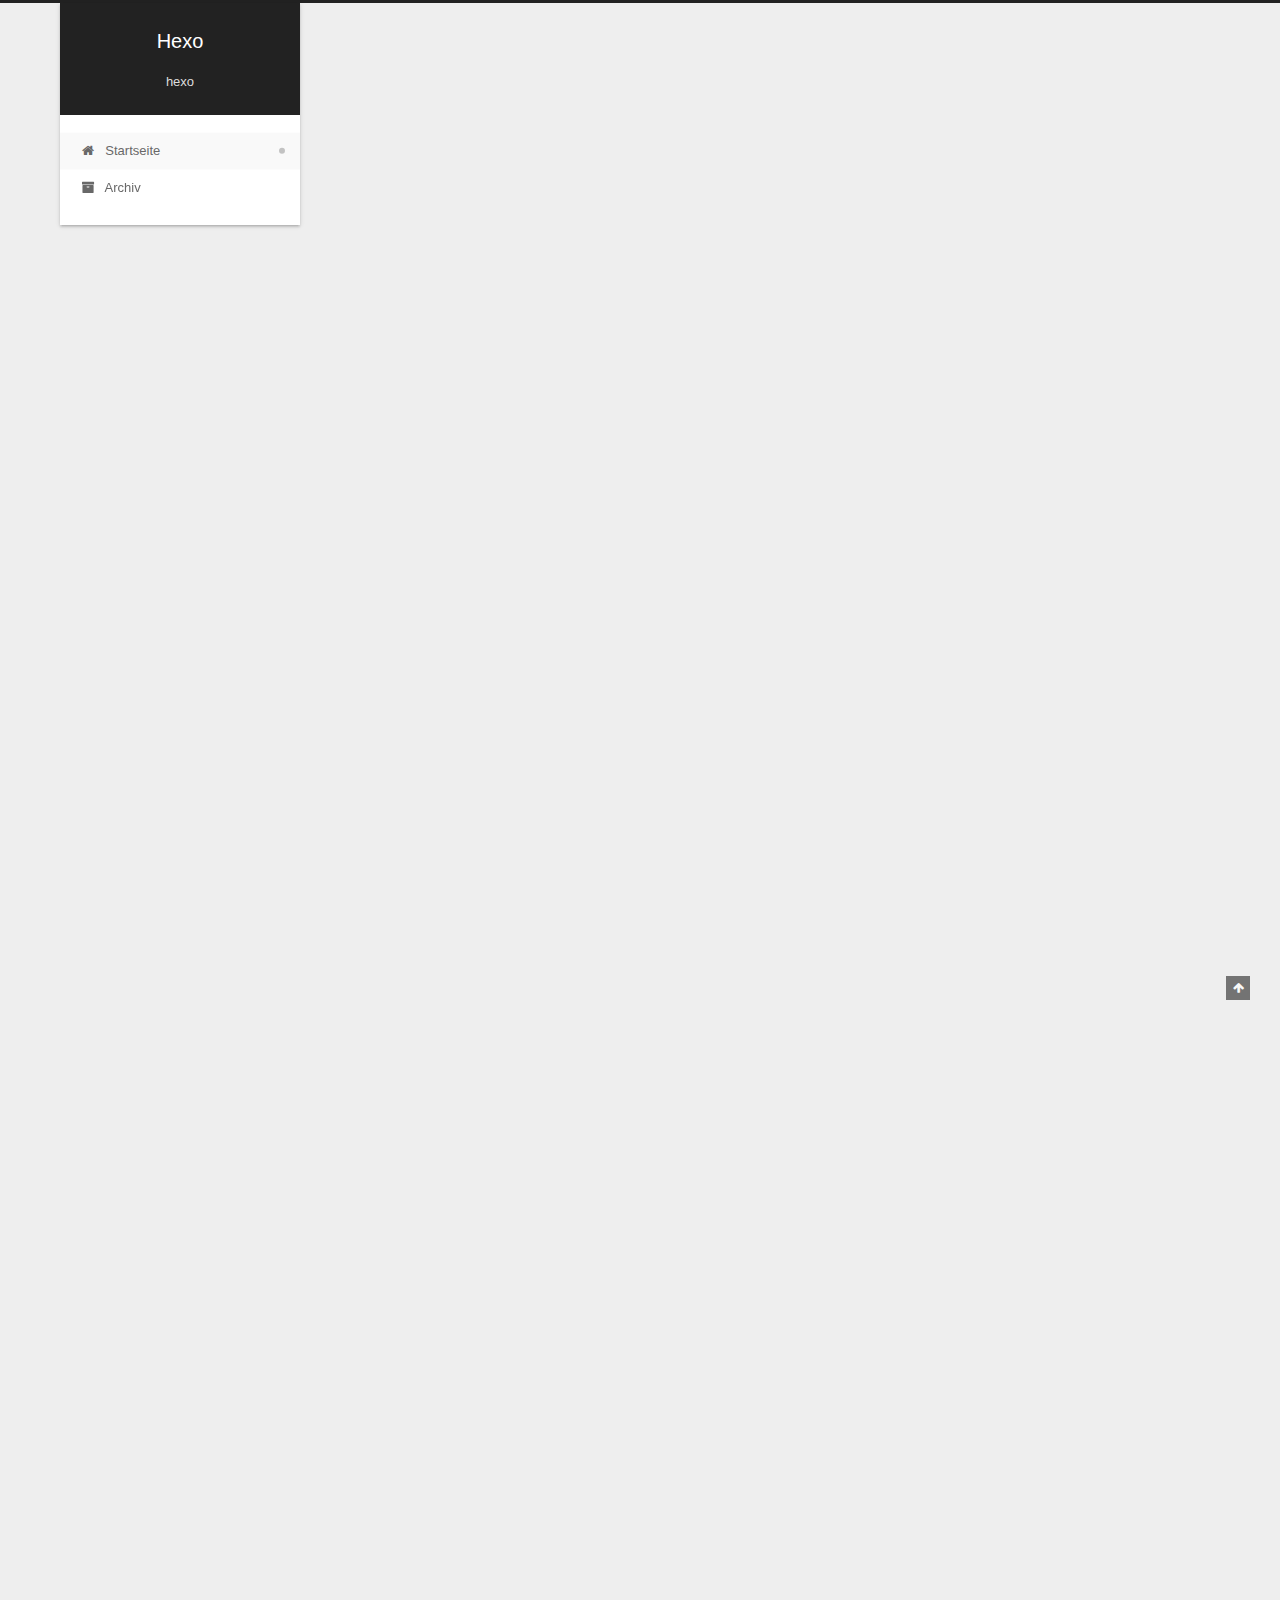
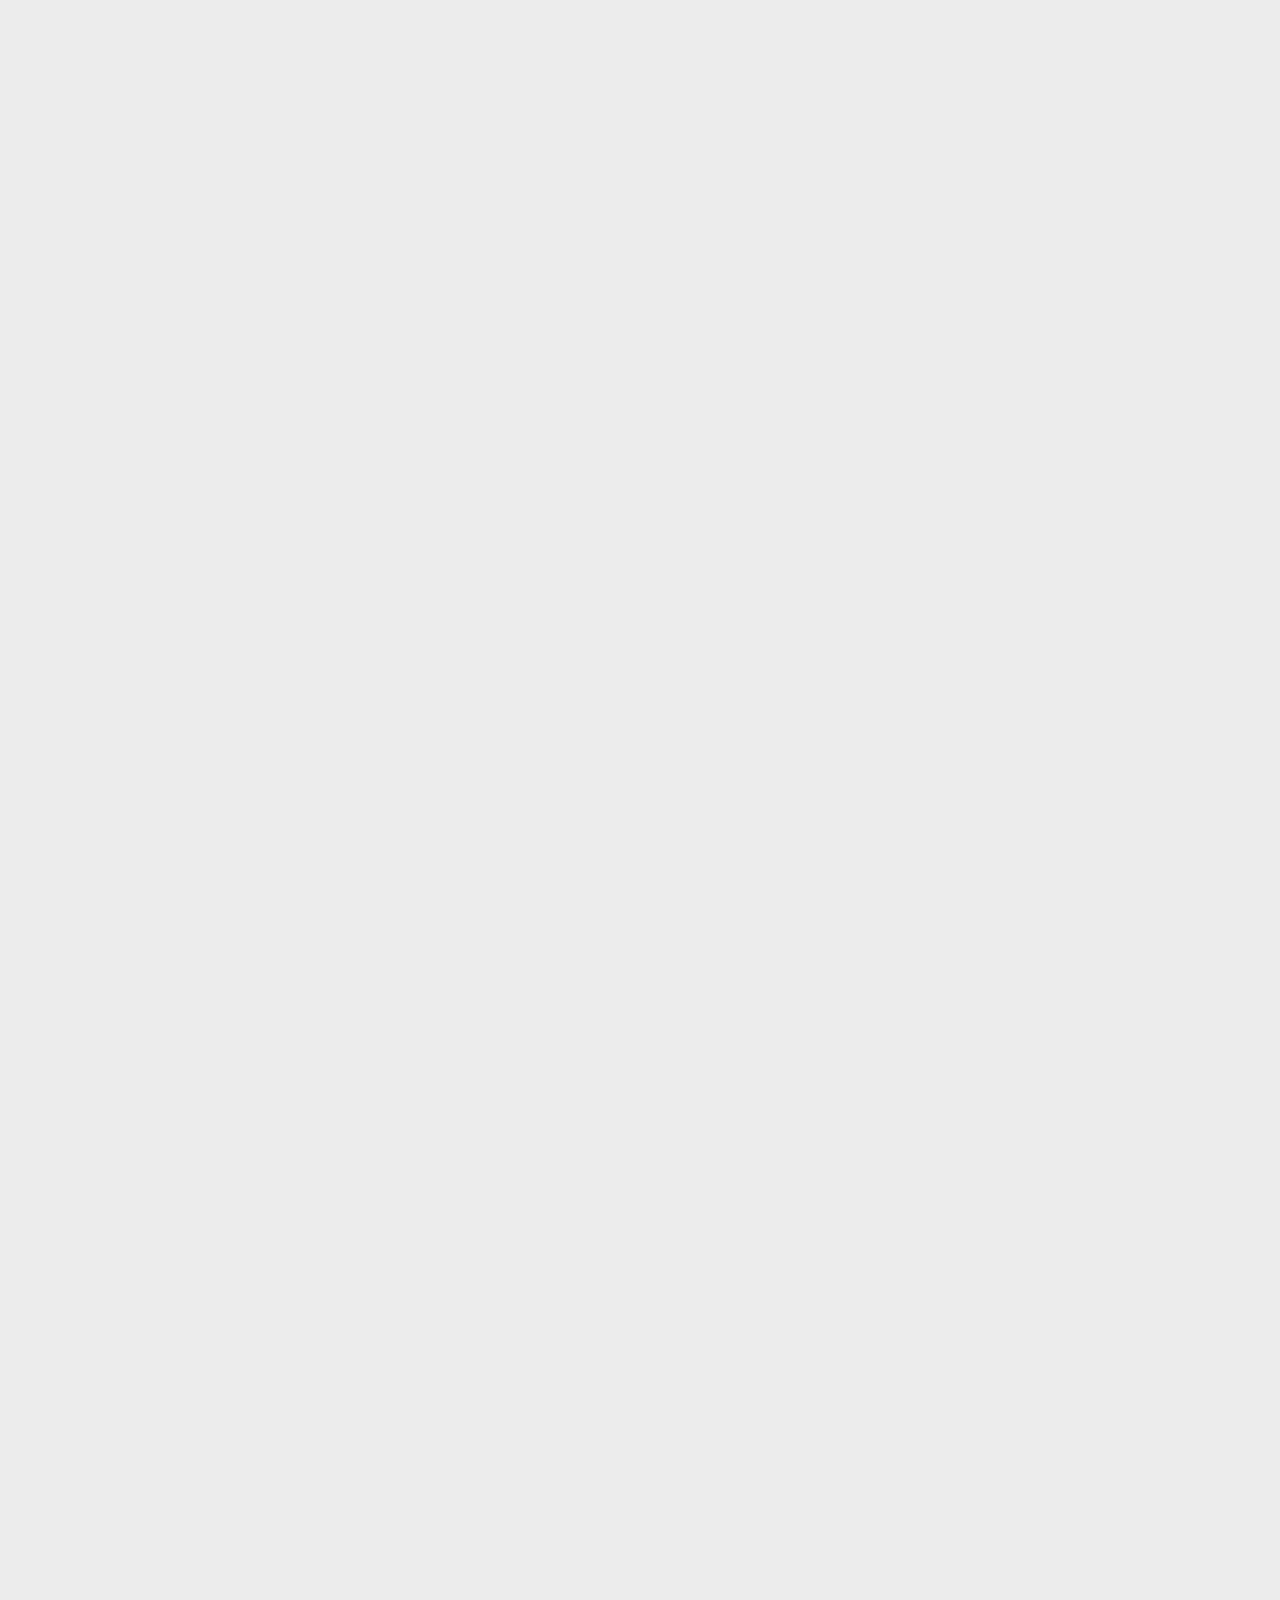
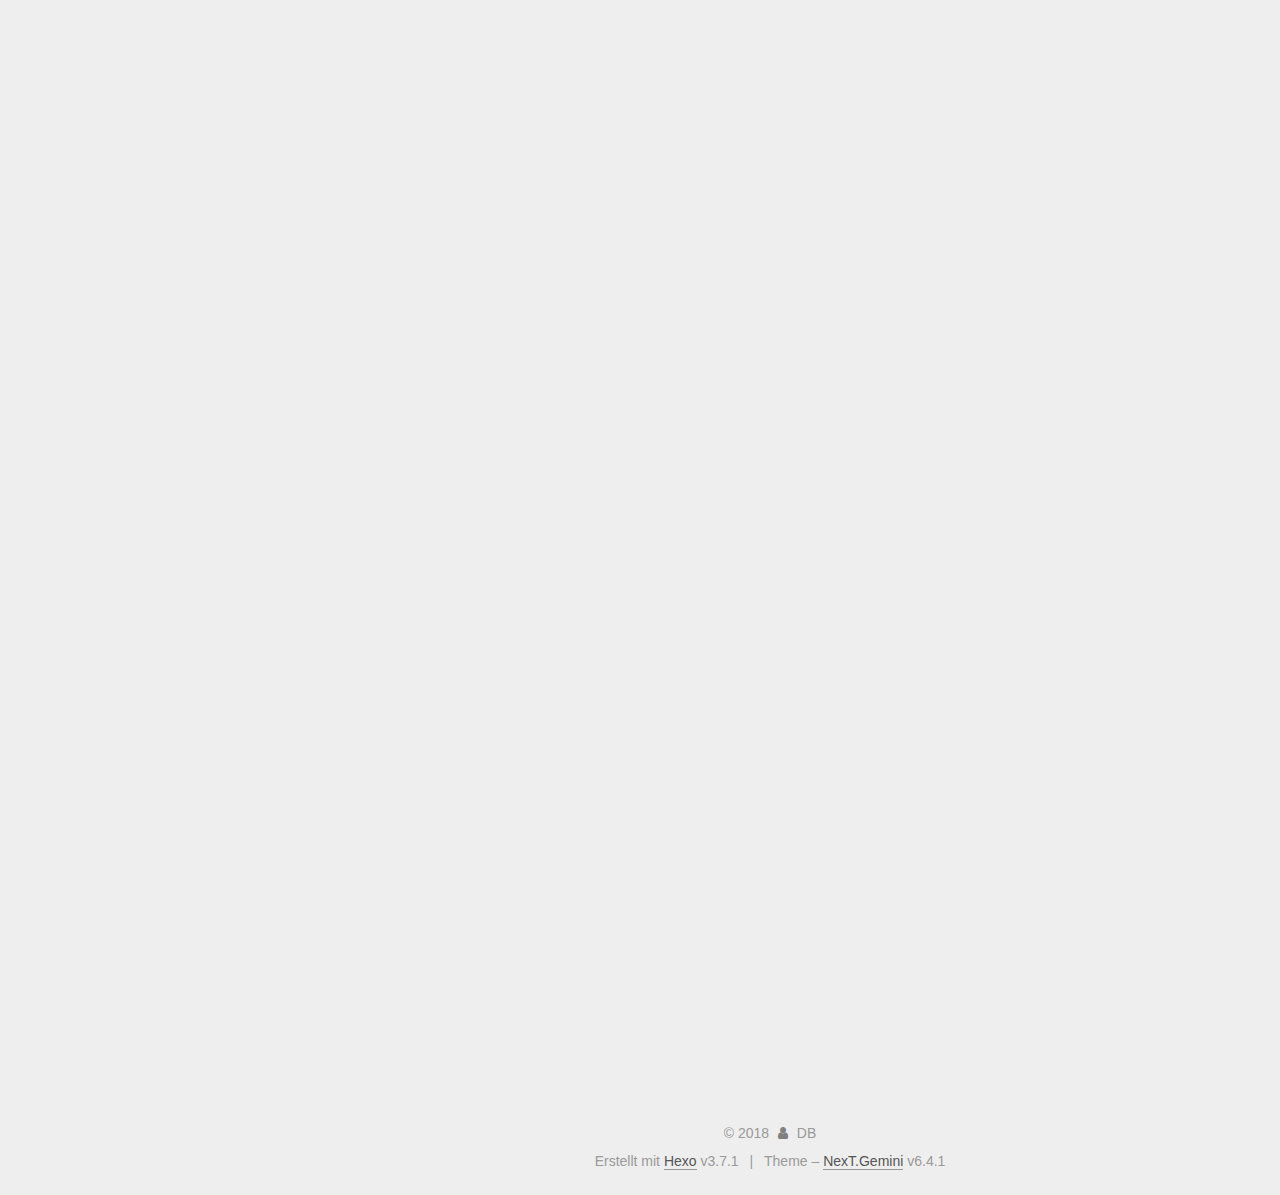
==== commit 22a6dcd8: "Site updated: 2018-09-30 08:44:59" ====
--- a/index.html
+++ b/index.html
@@ -225,7 +225,7 @@
           
           <li class="menu-item menu-item-home menu-item-active">
     <a href="/" rel="section">
-      <i class="menu-item-icon fa fa-fw fa-home"></i> <br />Beranda</a>
+      <i class="menu-item-icon fa fa-fw fa-home"></i> <br />Startseite</a>
   </li>
         
         
@@ -233,7 +233,7 @@
           
           <li class="menu-item menu-item-archives">
     <a href="/archives/" rel="section">
-      <i class="menu-item-icon fa fa-fw fa-archive"></i> <br />Arsip</a>
+      <i class="menu-item-icon fa fa-fw fa-archive"></i> <br />Archiv</a>
   </li>
 
       
@@ -284,7 +284,7 @@
   
   
   <div class="post-block">
-    <link itemprop="mainEntityOfPage" href="http://yoursite.com/2018/09/28/需要的环境/">
+    <link itemprop="mainEntityOfPage" href="http://yoursite.com/2018/09/28/设置皮肤/">
 
     <span hidden itemprop="author" itemscope itemtype="http://schema.org/Person">
       <meta itemprop="name" content="DB">
@@ -303,8 +303,8 @@
         
           <h1 class="post-title" itemprop="name headline">
                 
-                <a class="post-title-link" href="/2018/09/28/需要的环境/" itemprop="url">
-                  环境
+                <a class="post-title-link" href="/2018/09/28/设置皮肤/" itemprop="url">
+                  设置皮肤
                 </a>
               
             
@@ -323,14 +323,14 @@
                 <i class="fa fa-calendar-o"></i>
               </span>
               
-                <span class="post-meta-item-text">Diposting di</span>
+                <span class="post-meta-item-text">Veröffentlicht am</span>
               
 
               
                 
               
 
-              <time title="Post created: 2018-09-28 16:55:05 / Updated at: 17:05:14" itemprop="dateCreated datePublished" datetime="2018-09-28T16:55:05+08:00">2018-09-28</time>
+              <time title="Post created: 2018-09-28 20:33:17 / Updated at: 20:34:45" itemprop="dateCreated datePublished" datetime="2018-09-28T20:33:17+08:00">2018-09-28</time>
             
 
             
@@ -370,22 +370,508 @@
       
         
           
-            <h1 id="所需环境"><a href="#所需环境" class="headerlink" title="所需环境"></a>所需环境</h1><h3 id="1-node"><a href="#1-node" class="headerlink" title="1. node"></a>1. node</h3><pre><code>1. node 就是一个 js 的运行环境而已
-2. 搭建博客需要用到一个辅助工具 hexo-cli
-</code></pre><h3 id="2-npm"><a href="#2-npm" class="headerlink" title="2. npm"></a>2. npm</h3><pre><code>1. 包管理器
+            <h1 id="设置一个皮肤"><a href="#设置一个皮肤" class="headerlink" title="设置一个皮肤"></a>设置一个皮肤</h1><ol>
+<li>百度一下，找到一个合适的皮肤主题</li>
+<li>克隆下来</li>
+<li>克隆下来以后是一个 themes 文件夹，我们要找到这个文件夹里面的内容找主题名称的文件夹（next）</li>
+<li>把 next 这个文件夹放在我们博客的目录内blog/themes</li>
+<li>设置主题，来到 config.yml 文件内部（这个是对 hexo 进行的配置）<ul>
+<li>找到 theme: landscape</li>
+<li>把后面的名称改成你的主题名称 next</li>
+</ul>
+</li>
+<li>在 themes/next/config.yml 的文件，这个文件是对主题进行的一些配置</li>
+</ol>
+
+          
+        
+      
+    </div>
+
+    
+
+    
+    
+    
+
+    
+
+    
+
+    
+
+    <footer class="post-footer">
+      
+
+      
+
+      
+
+      
+      
+        <div class="post-eof"></div>
+      
+    </footer>
+  </div>
+  
+  
+  
+  </article>
+
+
+    
+      
+
+  
+
+  
+  
+  
+
+  
+
+  <article class="post post-type-normal" itemscope itemtype="http://schema.org/Article">
+  
+  
+  
+  <div class="post-block">
+    <link itemprop="mainEntityOfPage" href="http://yoursite.com/2018/09/28/搭建博客/">
+
+    <span hidden itemprop="author" itemscope itemtype="http://schema.org/Person">
+      <meta itemprop="name" content="DB">
+      <meta itemprop="description" content="this is a good place">
+      <meta itemprop="image" content="/images/avatar.gif">
+    </span>
+
+    <span hidden itemprop="publisher" itemscope itemtype="http://schema.org/Organization">
+      <meta itemprop="name" content="Hexo">
+    </span>
+
+    
+      <header class="post-header">
+
+        
+        
+          <h1 class="post-title" itemprop="name headline">
+                
+                <a class="post-title-link" href="/2018/09/28/搭建博客/" itemprop="url">
+                  搭建博客
+                </a>
+              
+            
+          </h1>
+        
+
+        <div class="post-meta">
+          <span class="post-time">
+
+            
+            
+            
+
+            
+              <span class="post-meta-item-icon">
+                <i class="fa fa-calendar-o"></i>
+              </span>
+              
+                <span class="post-meta-item-text">Veröffentlicht am</span>
+              
+
+              
+                
+              
+
+              <time title="Post created: 2018-09-28 20:29:19 / Updated at: 20:32:52" itemprop="dateCreated datePublished" datetime="2018-09-28T20:29:19+08:00">2018-09-28</time>
+            
+
+            
+              
+
+              
+            
+          </span>
+
+          
+
+          
+            
+          
+
+          
+          
+
+          
+
+          
+
+          
+
+        </div>
+      </header>
+    
+
+    
+    
+    
+    <div class="post-body" itemprop="articleBody">
+
+      
+      
+
+      
+        
+          
+            <h1 id="开始搭建博客"><a href="#开始搭建博客" class="headerlink" title="开始搭建博客"></a>开始搭建博客</h1><h2 id="第一次搭建"><a href="#第一次搭建" class="headerlink" title="第一次搭建"></a>第一次搭建</h2><h3 id="1-找到一个你喜欢的位置，放置一个文件夹，在文件夹内部打开-cmd"><a href="#1-找到一个你喜欢的位置，放置一个文件夹，在文件夹内部打开-cmd" class="headerlink" title="1. 找到一个你喜欢的位置，放置一个文件夹，在文件夹内部打开 cmd"></a>1. 找到一个你喜欢的位置，放置一个文件夹，在文件夹内部打开 cmd</h3><h3 id="2-初始化一个-博客的文件夹结构（hexo-cli帮我们做）"><a href="#2-初始化一个-博客的文件夹结构（hexo-cli帮我们做）" class="headerlink" title="2. 初始化一个 博客的文件夹结构（hexo-cli帮我们做）"></a>2. 初始化一个 博客的文件夹结构（hexo-cli帮我们做）</h3><ul>
+<li>会帮我们自动搭建好一个内容的结构</li>
+<li>会自动帮我们下载依赖包 npm i</li>
+<li>已经完成就不需要关了（暂时）<h3 id="3-是启动一个本地服务器，可以本地预览我的博客"><a href="#3-是启动一个本地服务器，可以本地预览我的博客" class="headerlink" title="3. 是启动一个本地服务器，可以本地预览我的博客"></a>3. 是启动一个本地服务器，可以本地预览我的博客</h3></li>
+<li>hexo s 这个指令启动本地服务器<h3 id="4-把他上传到-github，做成一个线上的网站来看，创建一个仓库"><a href="#4-把他上传到-github，做成一个线上的网站来看，创建一个仓库" class="headerlink" title="4. 把他上传到 github，做成一个线上的网站来看，创建一个仓库"></a>4. 把他上传到 github，做成一个线上的网站来看，创建一个仓库</h3></li>
+<li>一个 github 账号只能出一个 博客</li>
+<li>仓库名称必须是 你的github账号.github.io</li>
+<li>去 hexo 的文件夹中配置你的仓库信息<h3 id="5-配置仓库信息"><a href="#5-配置仓库信息" class="headerlink" title="5. 配置仓库信息"></a>5. 配置仓库信息</h3></li>
+<li>找到 config.yml 的文件</li>
+<li>拉倒最下面<ul>
+<li>找到 type<pre><code>deploy:
+  type: git
+  repository: git@github.com:cyfresh/cyfresh.github.io.git
+  branch: master
+</code></pre><h3 id="6-上传文件"><a href="#6-上传文件" class="headerlink" title="6. 上传文件"></a>6. 上传文件</h3></li>
+<li>hexo generate 部署那些文件准备上线 简写 hexo g<ul>
+<li>有可能会报错</li>
+<li>如果报错了 npm i hexo</li>
+<li>然后重新执行 hexo g</li>
+</ul>
+</li>
+<li>正式上传 hexo deploy 这个是上传的指令 简写 hexo d<ul>
+<li>有可能会报错</li>
+<li>如果报错了 npm i hexo-deployer-git</li>
+<li>然后重新执行 hexo g 然后 hexo d<h3 id="7-上传成功"><a href="#7-上传成功" class="headerlink" title="7. 上传成功"></a>7. 上传成功</h3></li>
+</ul>
+</li>
+<li>线上打开了</li>
+<li>你的github账户.github.io</li>
+<li>settings里面直接点击<h3 id="8-注意："><a href="#8-注意：" class="headerlink" title="8. 注意："></a>8. 注意：</h3></li>
+<li>因为 github 的服务器也在国外</li>
+<li>有的时候可能你写完文章上传了，但是你去页面上看没有</li>
+</ul>
+</li>
+</ul>
+<h1 id="后期书写和上传"><a href="#后期书写和上传" class="headerlink" title="后期书写和上传"></a>后期书写和上传</h1><ol>
+<li>找到之前建立博客的文件夹，在文件夹内部打开 cmd</li>
+<li>新建一片文章 hexo new 文件名</li>
+<li>直接找到文章还是书写</li>
+<li>进行本地测试调试</li>
+<li>上传内容</li>
+</ol>
+<ul>
+<li>hexo g </li>
+<li>hexo d</li>
+</ul>
+
+          
+        
+      
+    </div>
+
+    
+
+    
+    
+    
+
+    
+
+    
+
+    
+
+    <footer class="post-footer">
+      
+
+      
+
+      
+
+      
+      
+        <div class="post-eof"></div>
+      
+    </footer>
+  </div>
+  
+  
+  
+  </article>
+
+
+    
+      
+
+  
+
+  
+  
+  
+
+  
+
+  <article class="post post-type-normal" itemscope itemtype="http://schema.org/Article">
+  
+  
+  
+  <div class="post-block">
+    <link itemprop="mainEntityOfPage" href="http://yoursite.com/2018/09/28/需要的环境/">
+
+    <span hidden itemprop="author" itemscope itemtype="http://schema.org/Person">
+      <meta itemprop="name" content="DB">
+      <meta itemprop="description" content="this is a good place">
+      <meta itemprop="image" content="/images/avatar.gif">
+    </span>
+
+    <span hidden itemprop="publisher" itemscope itemtype="http://schema.org/Organization">
+      <meta itemprop="name" content="Hexo">
+    </span>
+
+    
+      <header class="post-header">
+
+        
+        
+          <h1 class="post-title" itemprop="name headline">
+                
+                <a class="post-title-link" href="/2018/09/28/需要的环境/" itemprop="url">
+                  需要的环境
+                </a>
+              
+            
+          </h1>
+        
+
+        <div class="post-meta">
+          <span class="post-time">
+
+            
+            
+            
+
+            
+              <span class="post-meta-item-icon">
+                <i class="fa fa-calendar-o"></i>
+              </span>
+              
+                <span class="post-meta-item-text">Veröffentlicht am</span>
+              
+
+              
+                
+              
+
+              <time title="Post created: 2018-09-28 20:25:42 / Updated at: 20:27:03" itemprop="dateCreated datePublished" datetime="2018-09-28T20:25:42+08:00">2018-09-28</time>
+            
+
+            
+              
+
+              
+            
+          </span>
+
+          
+
+          
+            
+          
+
+          
+          
+
+          
+
+          
+
+          
+
+        </div>
+      </header>
+    
+
+    
+    
+    
+    <div class="post-body" itemprop="articleBody">
+
+      
+      
+
+      
+        
+          
+            <h1 id="需要的环境"><a href="#需要的环境" class="headerlink" title="需要的环境"></a>需要的环境</h1><h2 id="1-node"><a href="#1-node" class="headerlink" title="1. node"></a>1. node</h2><h2 id="2-node-就是一个-js-的运行环境而已"><a href="#2-node-就是一个-js-的运行环境而已" class="headerlink" title="2. node 就是一个 js 的运行环境而已"></a>2. node 就是一个 js 的运行环境而已</h2><pre><code>1. 搭建博客需要用到一个辅助工具 hexo-cli
+</code></pre><h2 id="3-npm"><a href="#3-npm" class="headerlink" title="3. npm"></a>3. npm</h2><pre><code>1. 包管理器
 2. 在安装 node 的时候会自动一并的安装好
 3. 资源服务器在国外
 4. 常用指令
-    1. npm install 包名 或者 npm i 包名    =》 下载
-    2. npm uninstall 包名  =&gt; 卸载
-    3. npm i 包名@版本号  =》 下载执行版本的包
+   1. npm install 包名 或者 npm i 包名    =》 下载
+   2. npm uninstall 包名  =&gt; 卸载
+   3. npm i 包名@版本号  =》 下载执行版本的包
 5. npm i  =》 会检索当前文件夹下面的 package.json 文件
-    - 直接下载所有依赖
+  - 直接下载所有依赖
 6. 之所以使用它，是因为在使用 hexo-cli 这个工具的时候，也要下载一些依赖
-</code></pre><h3 id="3-github-的账号"><a href="#3-github-的账号" class="headerlink" title="3. github 的账号"></a>3. github 的账号</h3><pre><code>1. 因为目前做的是基于 github 的，所以一定要有一个账号
+</code></pre><h2 id="4-github-的账号"><a href="#4-github-的账号" class="headerlink" title="4. github 的账号"></a>4. github 的账号</h2><pre><code>1. 因为目前做的是基于 github 的，所以一定要有一个账号
 2. 有一天你作用在自己的服务器，自己的域名上面
-</code></pre><h3 id="4-git-环境"><a href="#4-git-环境" class="headerlink" title="4. git 环境"></a>4. git 环境</h3><pre><code>1. 用来上传我们写的内容的
+</code></pre><h2 id="5-git-环境"><a href="#5-git-环境" class="headerlink" title="5. git 环境"></a>5. git 环境</h2><pre><code>1. 用来上传我们写的内容的
 </code></pre>
+          
+        
+      
+    </div>
+
+    
+
+    
+    
+    
+
+    
+
+    
+
+    
+
+    <footer class="post-footer">
+      
+
+      
+
+      
+
+      
+      
+        <div class="post-eof"></div>
+      
+    </footer>
+  </div>
+  
+  
+  
+  </article>
+
+
+    
+      
+
+  
+
+  
+  
+  
+
+  
+
+  <article class="post post-type-normal" itemscope itemtype="http://schema.org/Article">
+  
+  
+  
+  <div class="post-block">
+    <link itemprop="mainEntityOfPage" href="http://yoursite.com/2018/09/28/部署开发环境/">
+
+    <span hidden itemprop="author" itemscope itemtype="http://schema.org/Person">
+      <meta itemprop="name" content="DB">
+      <meta itemprop="description" content="this is a good place">
+      <meta itemprop="image" content="/images/avatar.gif">
+    </span>
+
+    <span hidden itemprop="publisher" itemscope itemtype="http://schema.org/Organization">
+      <meta itemprop="name" content="Hexo">
+    </span>
+
+    
+      <header class="post-header">
+
+        
+        
+          <h1 class="post-title" itemprop="name headline">
+                
+                <a class="post-title-link" href="/2018/09/28/部署开发环境/" itemprop="url">
+                  部署开发环境
+                </a>
+              
+            
+          </h1>
+        
+
+        <div class="post-meta">
+          <span class="post-time">
+
+            
+            
+            
+
+            
+              <span class="post-meta-item-icon">
+                <i class="fa fa-calendar-o"></i>
+              </span>
+              
+                <span class="post-meta-item-text">Veröffentlicht am</span>
+              
+
+              
+                
+              
+
+              <time title="Post created: 2018-09-28 20:22:31 / Updated at: 20:24:55" itemprop="dateCreated datePublished" datetime="2018-09-28T20:22:31+08:00">2018-09-28</time>
+            
+
+            
+              
+
+              
+            
+          </span>
+
+          
+
+          
+            
+          
+
+          
+          
+
+          
+
+          
+
+          
+
+        </div>
+      </header>
+    
+
+    
+    
+    
+    <div class="post-body" itemprop="articleBody">
+
+      
+      
+
+      
+        
+          
+            <h2 id="部署一个开发环境"><a href="#部署一个开发环境" class="headerlink" title="部署一个开发环境"></a>部署一个开发环境</h2><ul>
+<li>这个环境只需要一次就可以了</li>
+<li>只需要一个东西</li>
+<li>hexo-cli</li>
+<li>怎么安装<ol>
+<li>用 npm 去下载这个 hexo-cli 脚手架  npm i -g hexo-cli</li>
+<li>这个环境就安装完成了</li>
+<li>接下来就是进行 hexo 博客的搭建了</li>
+<li>hexo -v 如果能出现版本号就是安装成功了</li>
+</ol>
+</li>
+</ul>
+
           
         
       
@@ -466,8 +952,8 @@
                 
                   <a href="/archives/">
                 
-                    <span class="site-state-item-count">1</span>
-                    <span class="site-state-item-name">posting</span>
+                    <span class="site-state-item-count">4</span>
+                    <span class="site-state-item-name">Artikel</span>
                   </a>
                 </div>
               
@@ -524,7 +1010,7 @@
 
 
 
-  <div class="powered-by">Powered by <a class="theme-link" target="_blank" href="https://hexo.io">Hexo</a> v3.7.1</div>
+  <div class="powered-by">Erstellt mit  <a class="theme-link" target="_blank" href="https://hexo.io">Hexo</a> v3.7.1</div>
 
 
 
@@ -532,7 +1018,7 @@
 
 
 
-  <div class="theme-info">Tema – <a class="theme-link" target="_blank" href="https://theme-next.org">NexT.Gemini</a> v6.4.1</div>
+  <div class="theme-info">Theme – <a class="theme-link" target="_blank" href="https://theme-next.org">NexT.Gemini</a> v6.4.1</div>
 
 
 
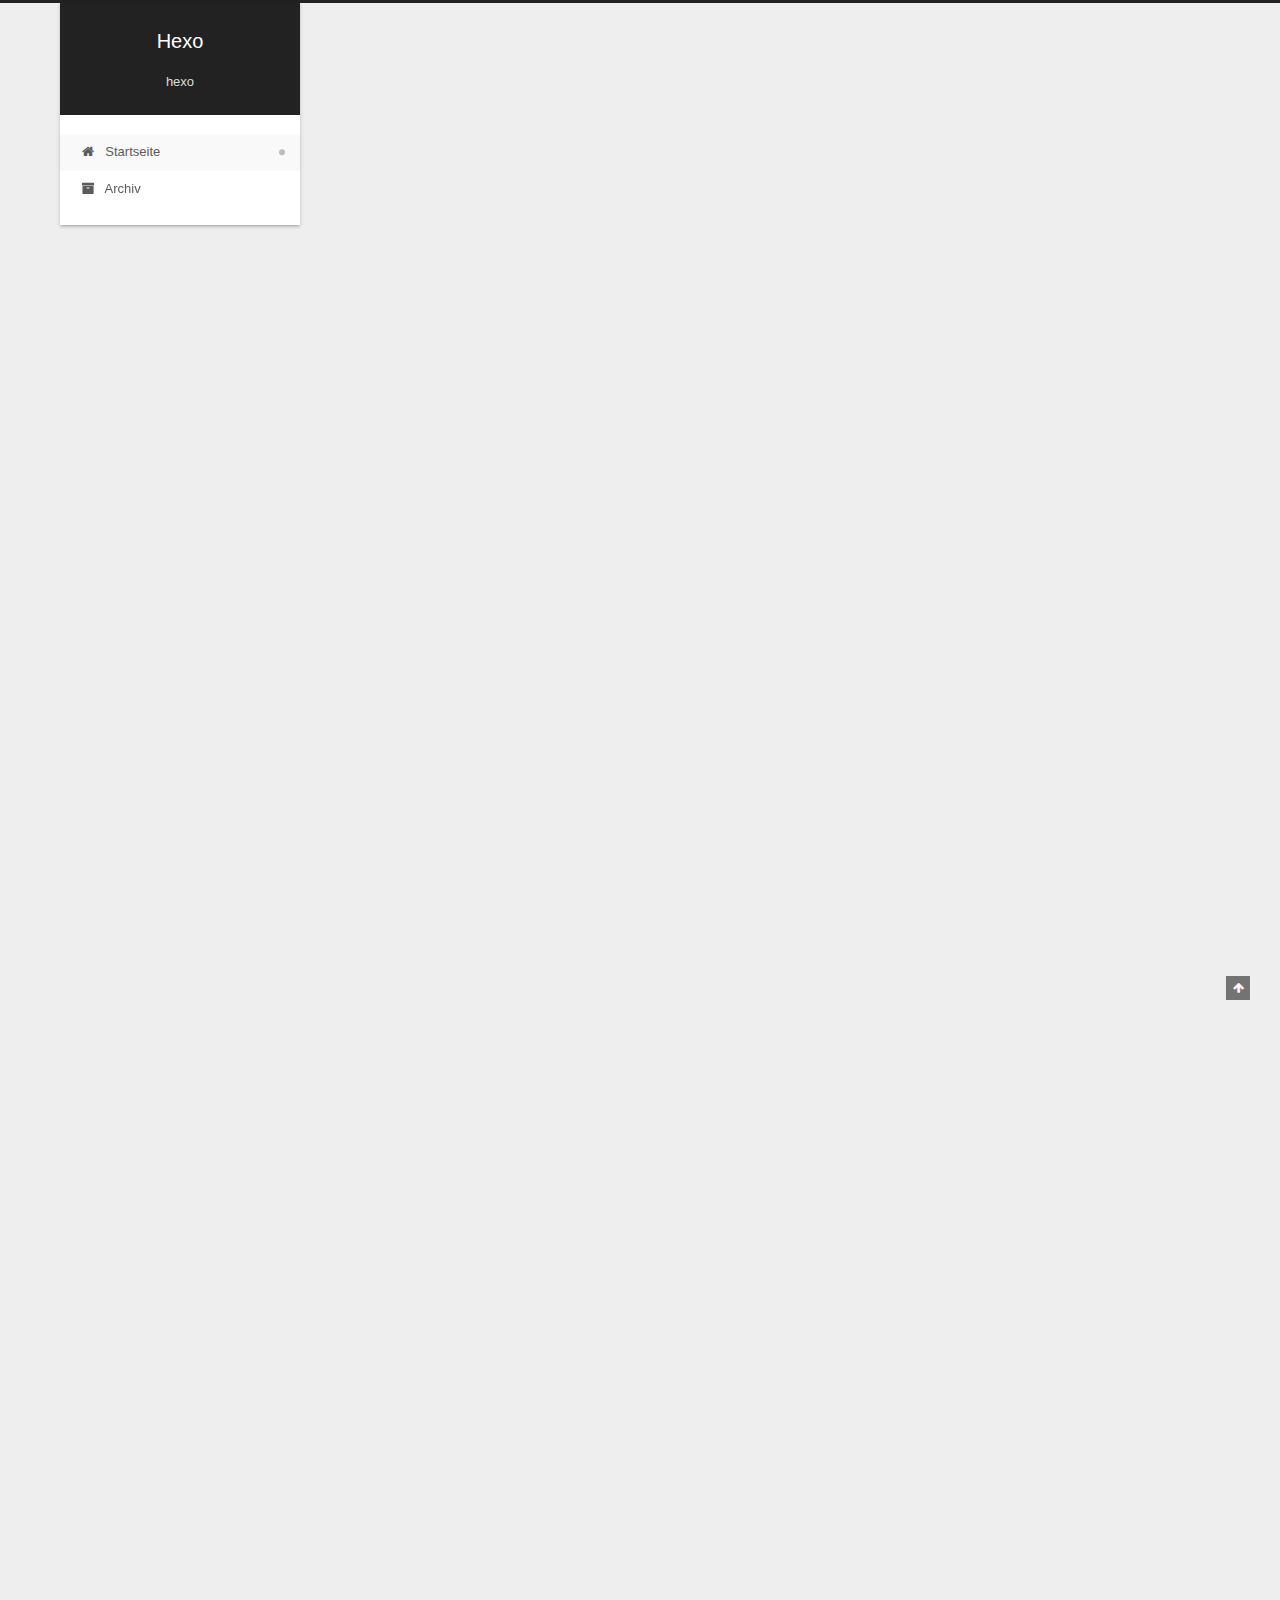
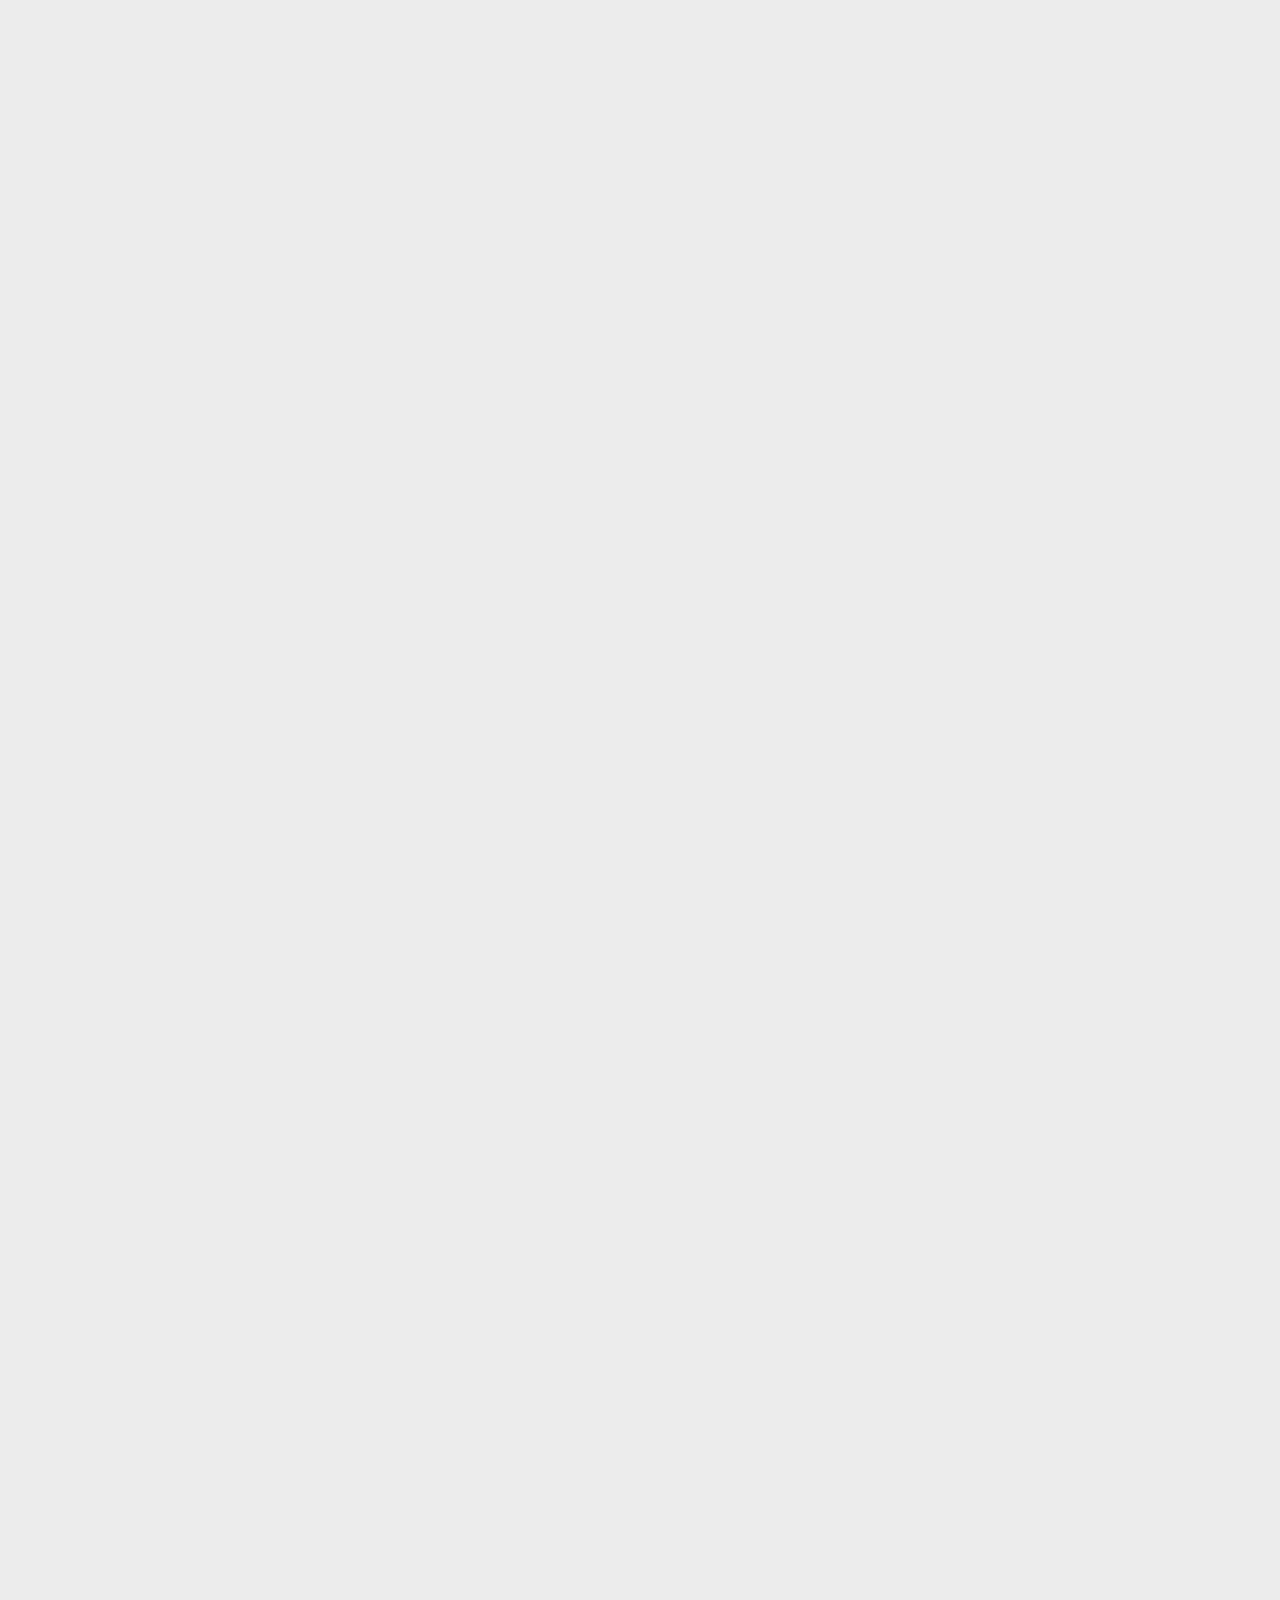
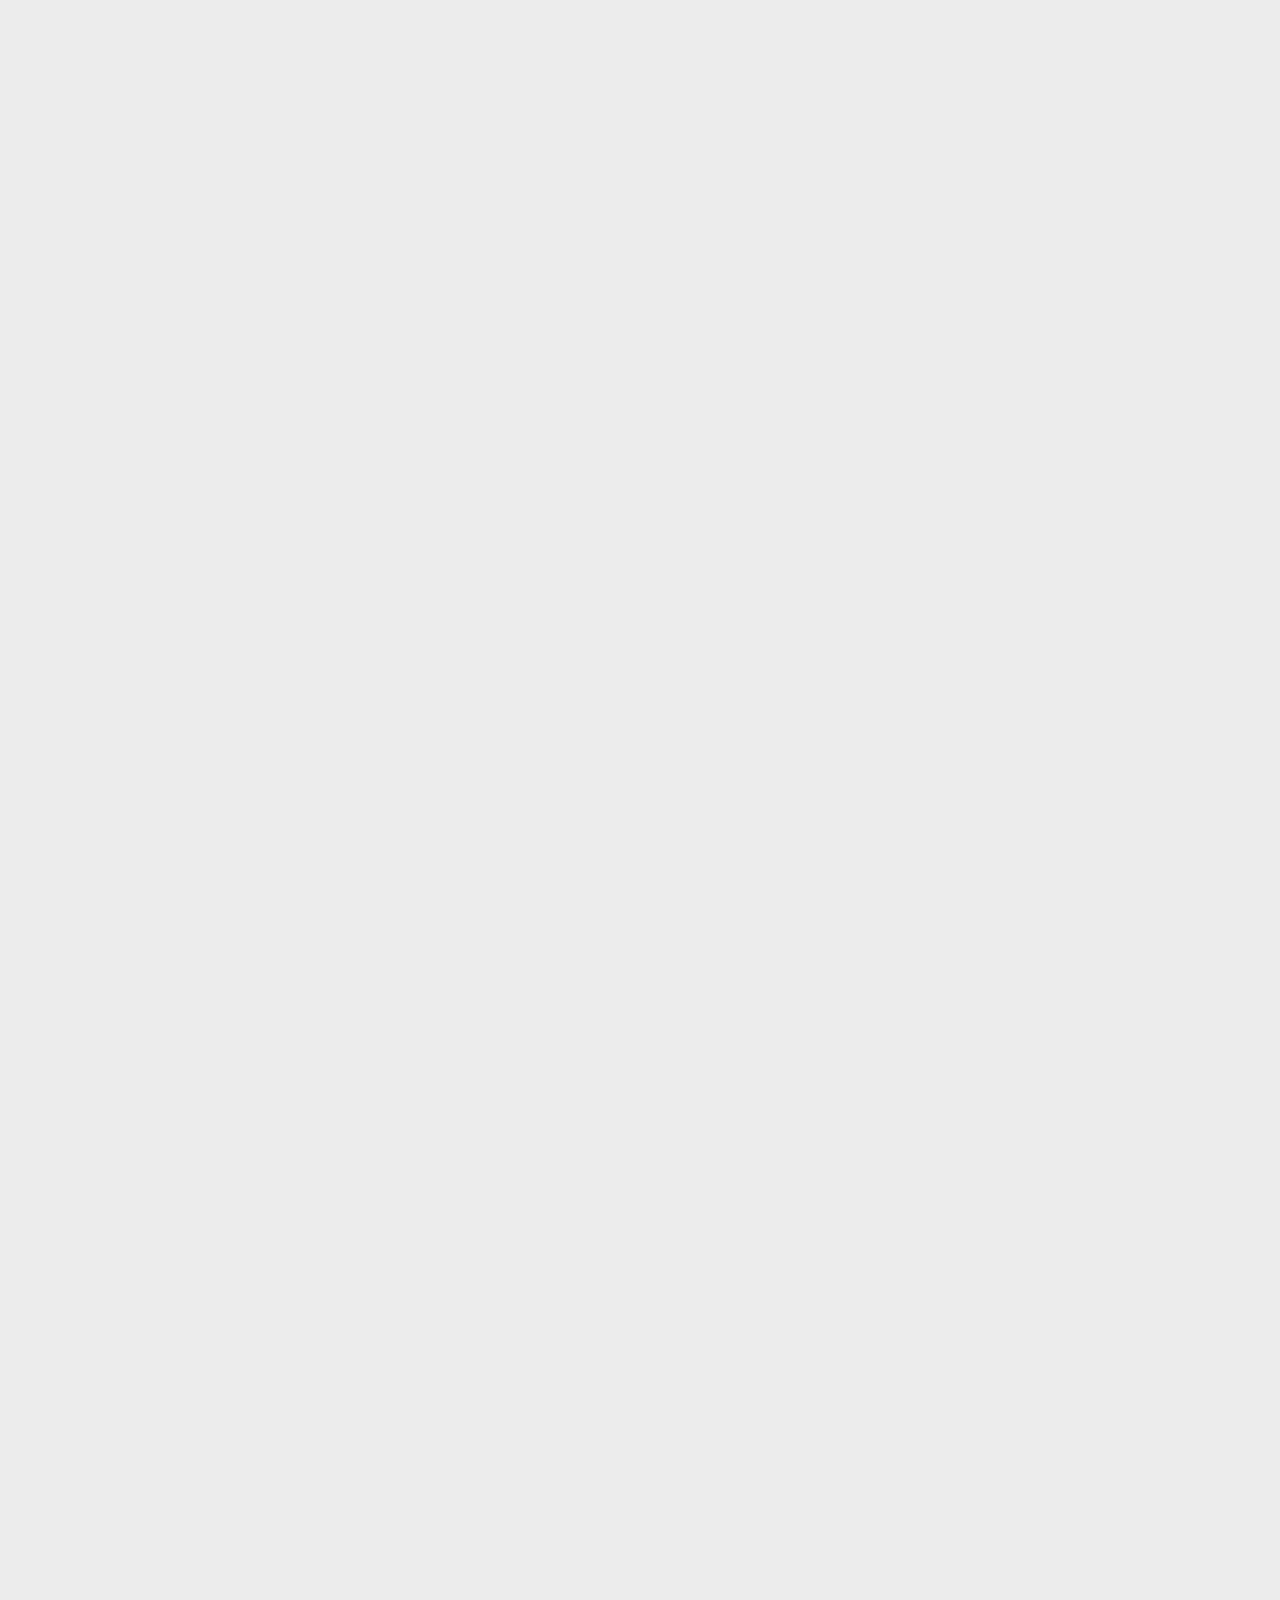
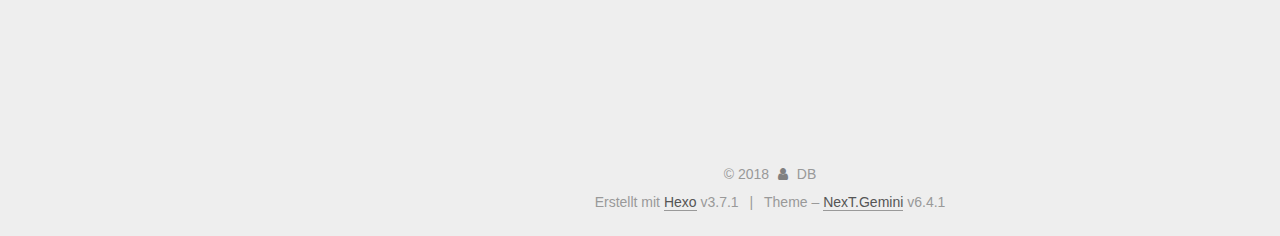
==== commit 4102e719: "Site updated: 2018-09-30 08:51:29" ====
--- a/index.html
+++ b/index.html
@@ -268,6 +268,164 @@
           <div id="content" class="content">
             
   <section id="posts" class="posts-expand">
+    
+      
+
+  
+
+  
+  
+  
+
+  
+
+  <article class="post post-type-normal" itemscope itemtype="http://schema.org/Article">
+  
+  
+  
+  <div class="post-block">
+    <link itemprop="mainEntityOfPage" href="http://yoursite.com/2018/09/29/反向代理/">
+
+    <span hidden itemprop="author" itemscope itemtype="http://schema.org/Person">
+      <meta itemprop="name" content="DB">
+      <meta itemprop="description" content="this is a good place">
+      <meta itemprop="image" content="/images/avatar.gif">
+    </span>
+
+    <span hidden itemprop="publisher" itemscope itemtype="http://schema.org/Organization">
+      <meta itemprop="name" content="Hexo">
+    </span>
+
+    
+      <header class="post-header">
+
+        
+        
+          <h1 class="post-title" itemprop="name headline">
+                
+                <a class="post-title-link" href="/2018/09/29/反向代理/" itemprop="url">
+                  反向代理
+                </a>
+              
+            
+          </h1>
+        
+
+        <div class="post-meta">
+          <span class="post-time">
+
+            
+            
+            
+
+            
+              <span class="post-meta-item-icon">
+                <i class="fa fa-calendar-o"></i>
+              </span>
+              
+                <span class="post-meta-item-text">Veröffentlicht am</span>
+              
+
+              
+                
+              
+
+              <time title="Post created: 2018-09-29 21:46:55" itemprop="dateCreated datePublished" datetime="2018-09-29T21:46:55+08:00">2018-09-29</time>
+            
+
+            
+              
+
+              
+                
+                <span class="post-meta-divider">|</span>
+                
+
+                <span class="post-meta-item-icon">
+                  <i class="fa fa-calendar-check-o"></i>
+                </span>
+                
+                  <span class="post-meta-item-text">Edited on</span>
+                
+                <time title="Updated at: 2018-09-30 08:50:52" itemprop="dateModified" datetime="2018-09-30T08:50:52+08:00">2018-09-30</time>
+              
+            
+          </span>
+
+          
+
+          
+            
+          
+
+          
+          
+
+          
+
+          
+
+          
+
+        </div>
+      </header>
+    
+
+    
+    
+    
+    <div class="post-body" itemprop="articleBody">
+
+      
+      
+
+      
+        
+          
+            <h1 id="首先先配置好-一个Apache域名访问"><a href="#首先先配置好-一个Apache域名访问" class="headerlink" title="首先先配置好 一个Apache域名访问"></a>首先先配置好 一个Apache域名访问</h1><pre><code>1. 打开Apache软件
+2. 打开站点域名管理
+3. 设置域名 域名目录 点击新增 保存
+4. 在电脑中找到C:\Windows\System32\drivers\etc中的hosts文件
+5. 打开此文件 最后位置添加   127.0.0.1   www.abc.com  127.0.0.1   www.abc.com
+6. 重启Apache
+</code></pre><h1 id="打开Apache软件"><a href="#打开Apache软件" class="headerlink" title="打开Apache软件"></a>打开Apache软件</h1><h2 id="1-打开配置文件-vhosts-ini"><a href="#1-打开配置文件-vhosts-ini" class="headerlink" title="1.打开配置文件 vhosts-ini"></a>1.打开配置文件 vhosts-ini</h2><pre><code>找到新增域名位置  
+</code></pre>
+          
+        
+      
+    </div>
+
+    
+
+    
+    
+    
+
+    
+
+    
+
+    
+
+    <footer class="post-footer">
+      
+
+      
+
+      
+
+      
+      
+        <div class="post-eof"></div>
+      
+    </footer>
+  </div>
+  
+  
+  
+  </article>
+
+
     
       
 
@@ -952,7 +1110,7 @@
                 
                   <a href="/archives/">
                 
-                    <span class="site-state-item-count">4</span>
+                    <span class="site-state-item-count">5</span>
                     <span class="site-state-item-name">Artikel</span>
                   </a>
                 </div>
@@ -960,6 +1118,19 @@
 
               
 
+              
+                
+                
+                <div class="site-state-item site-state-tags">
+                  
+                    
+                    
+                      
+                    
+                    <span class="site-state-item-count">1</span>
+                    <span class="site-state-item-name">Tags</span>
+                  
+                </div>
               
             </nav>
           
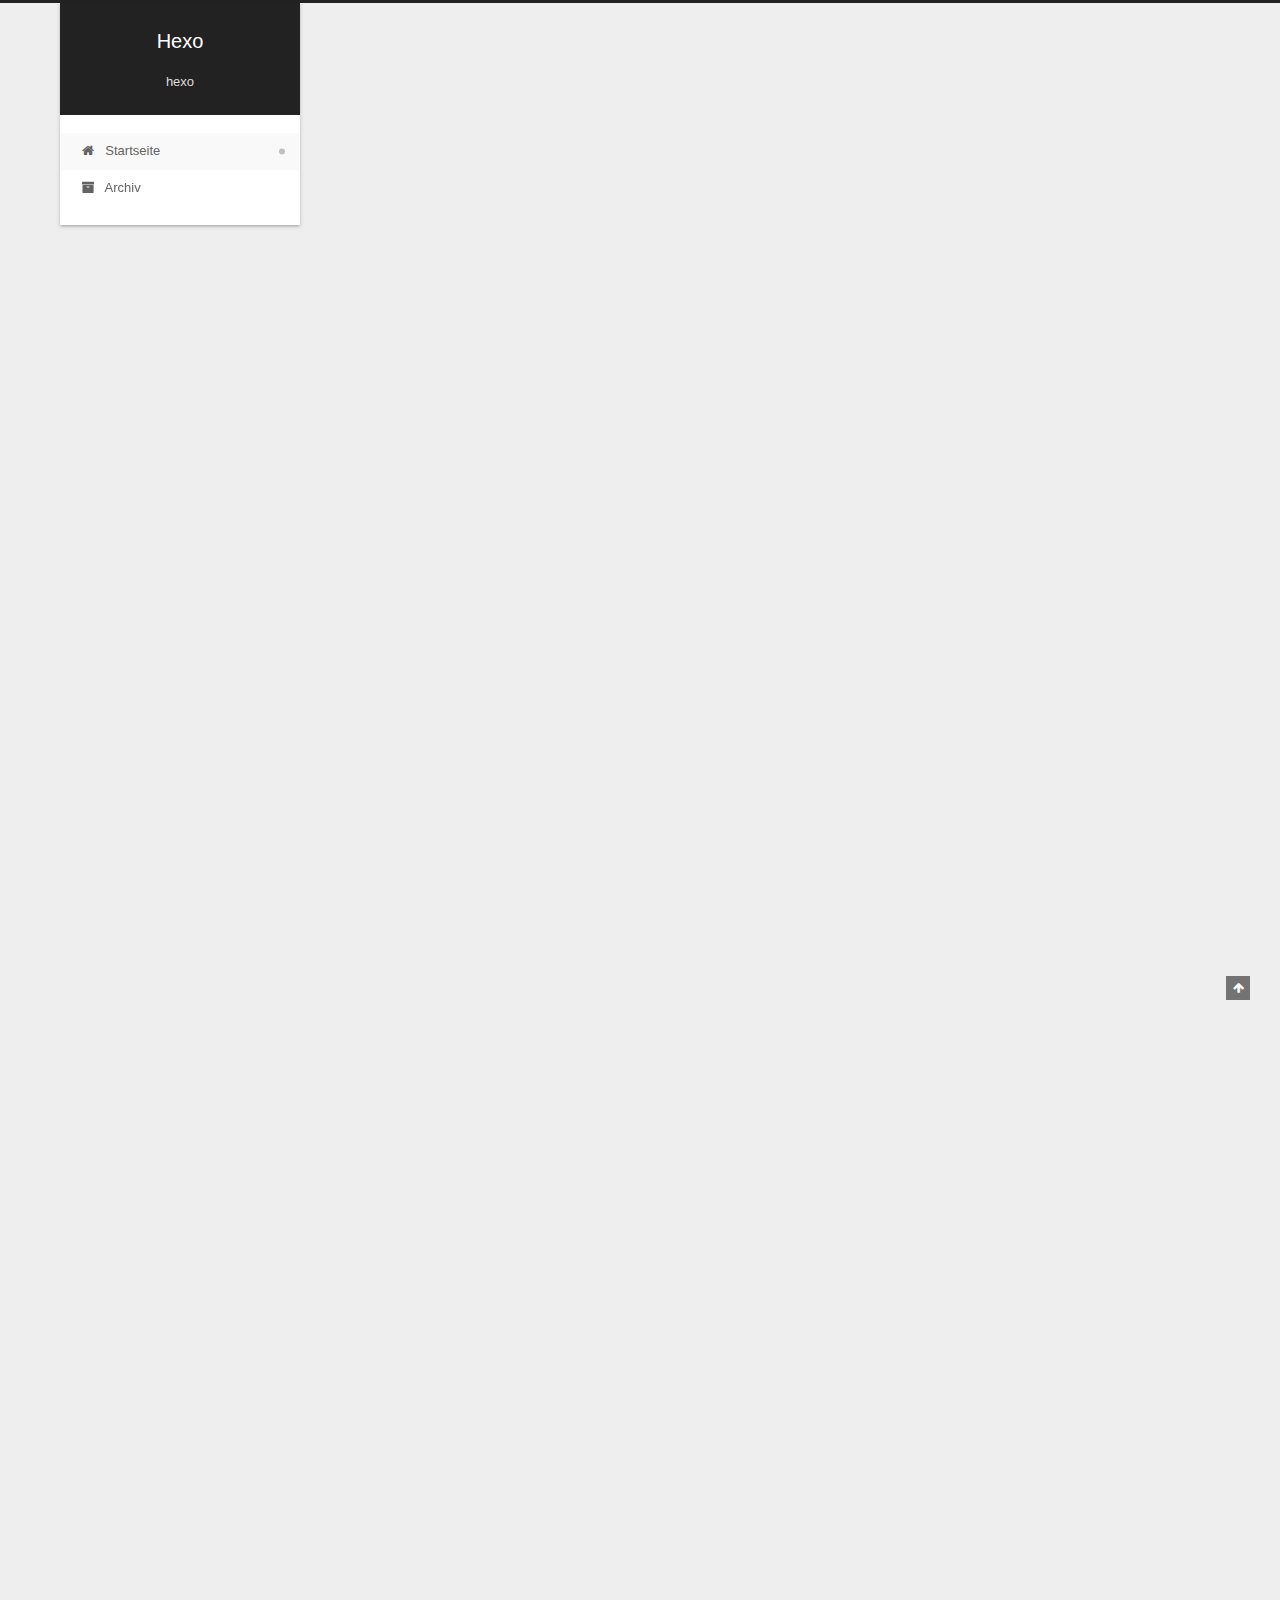
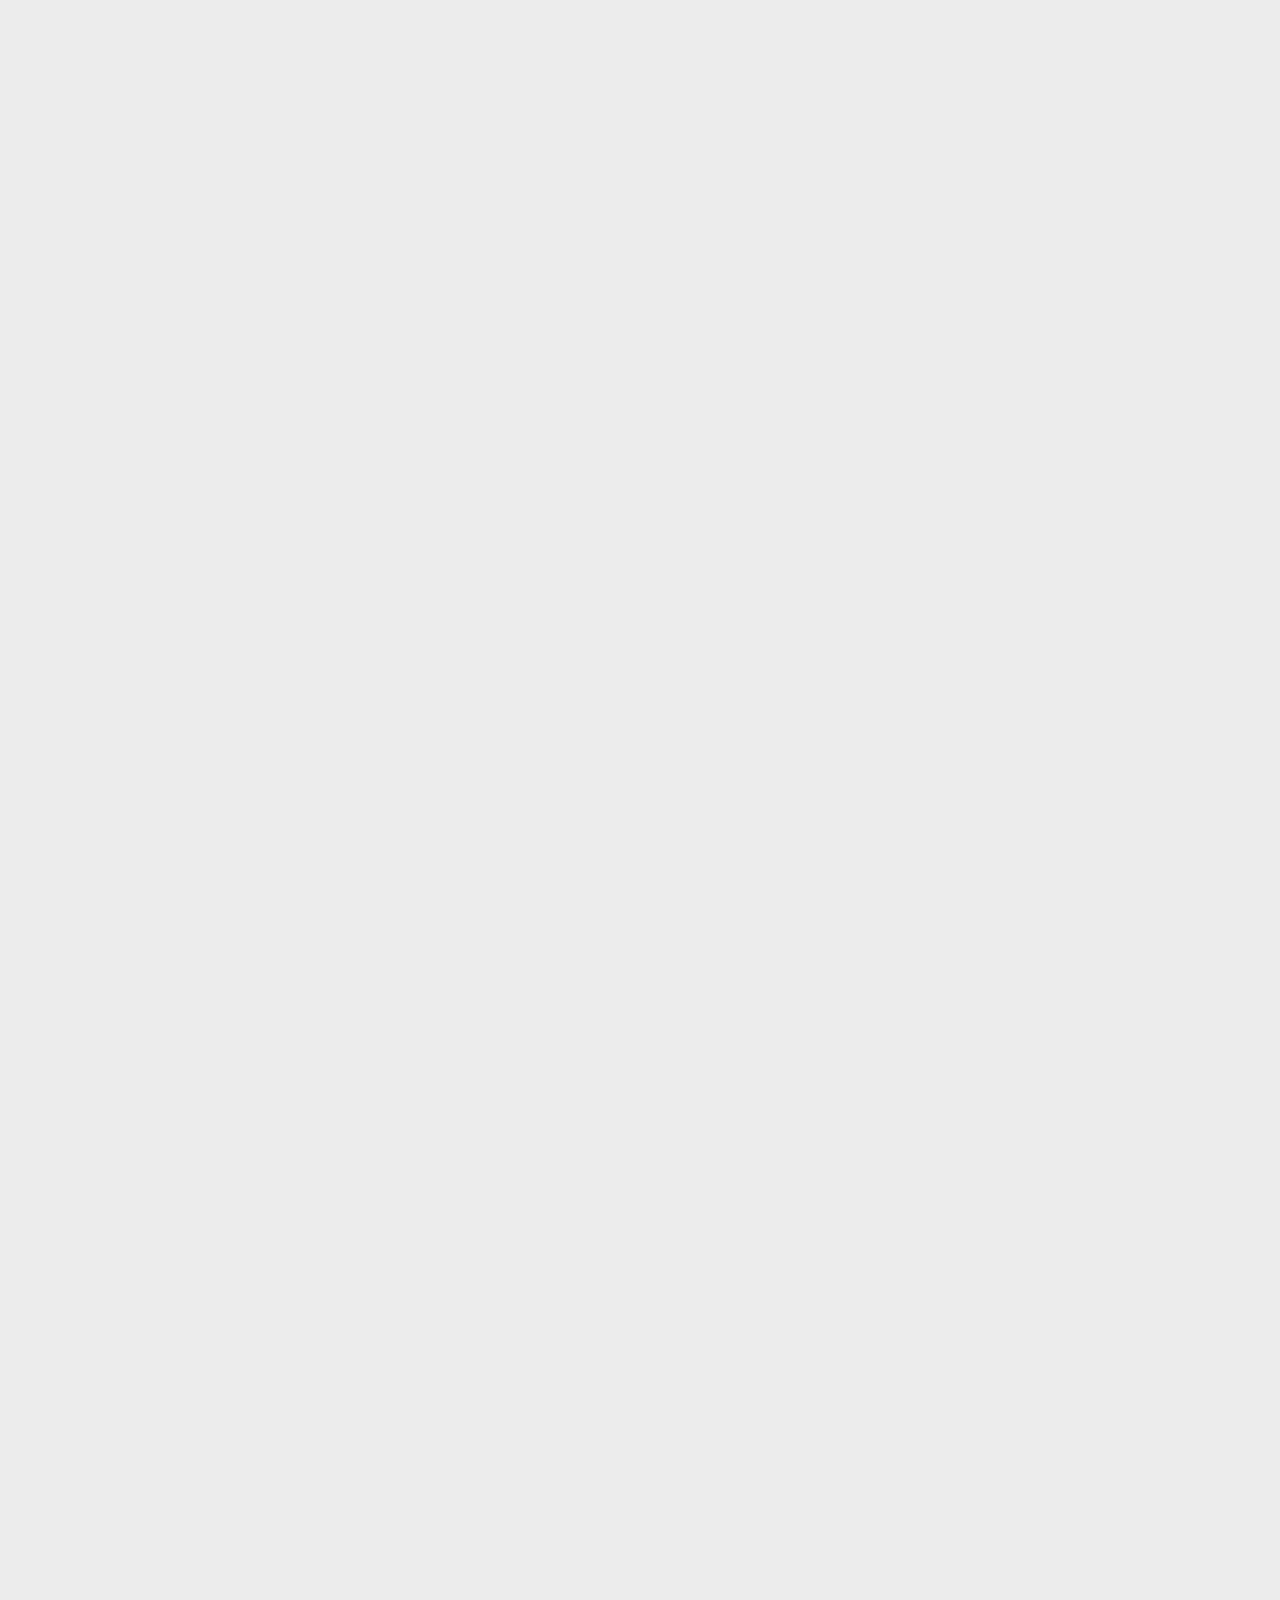
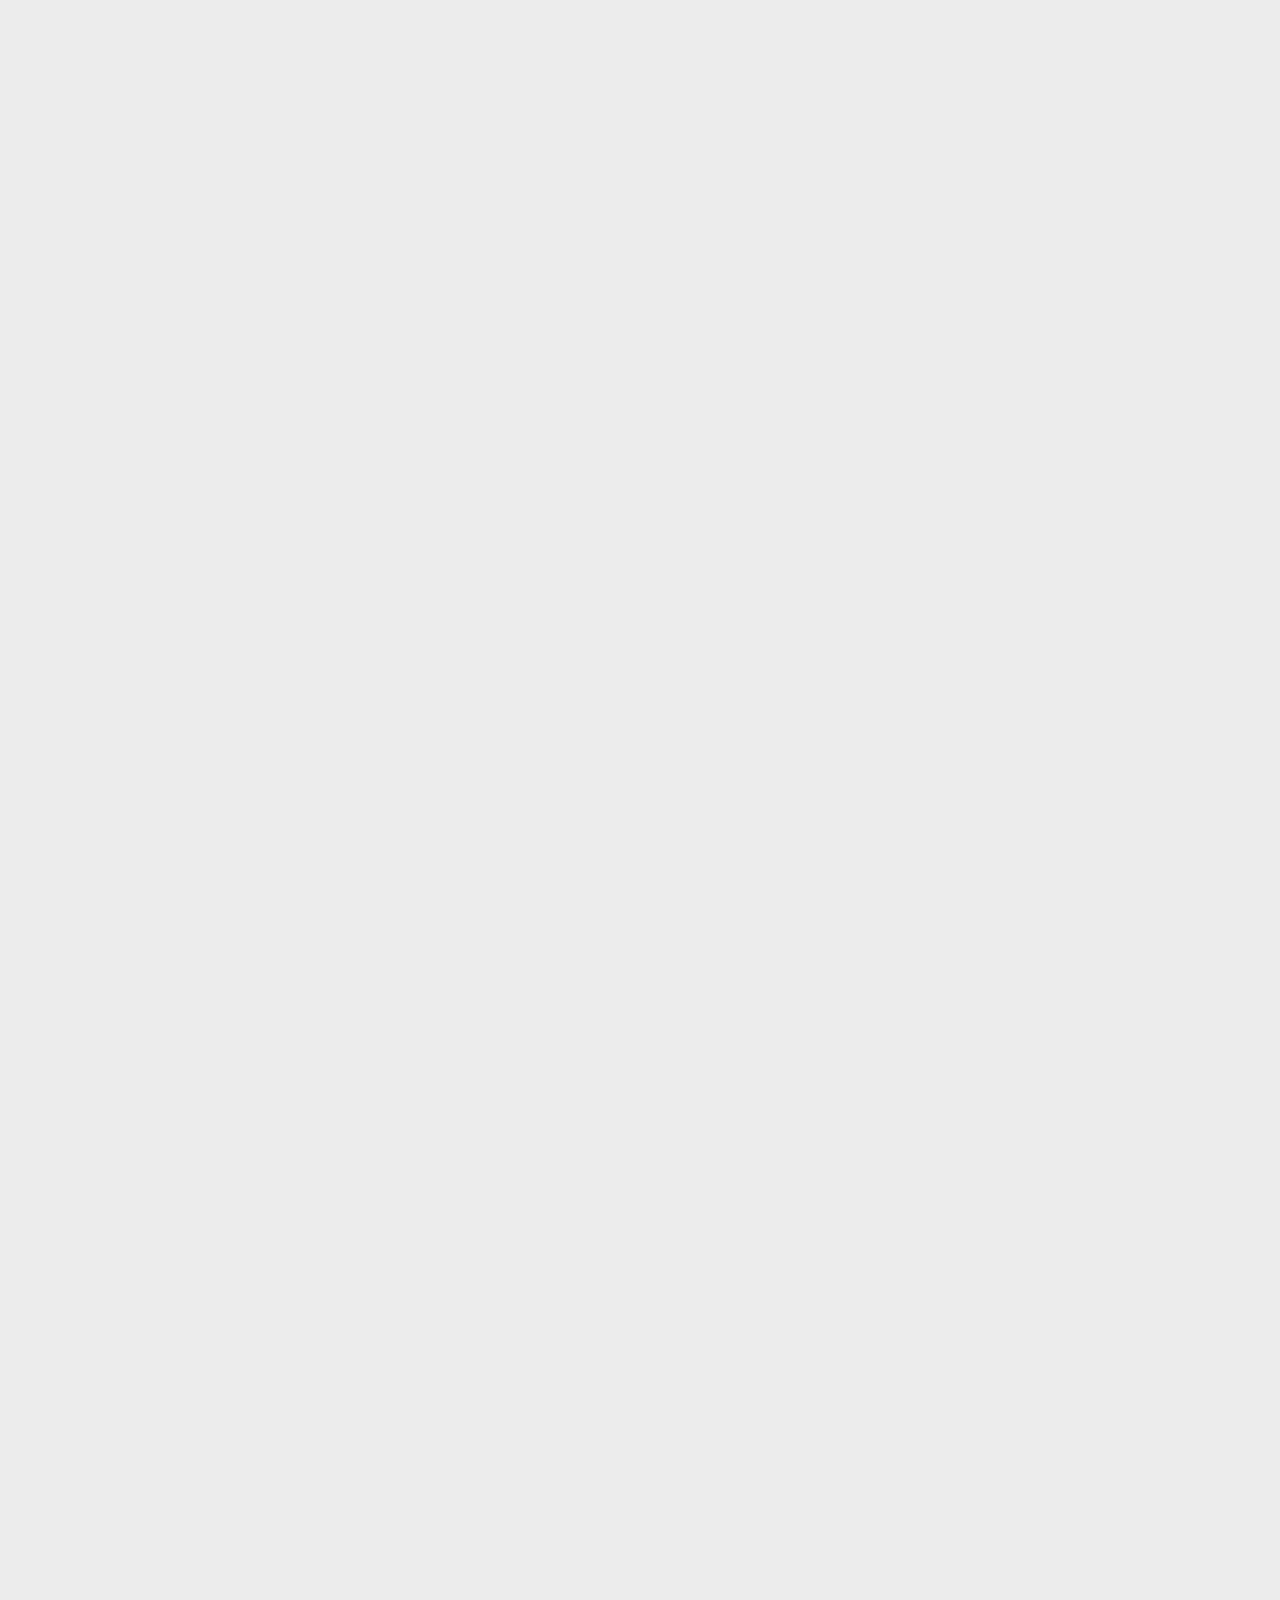
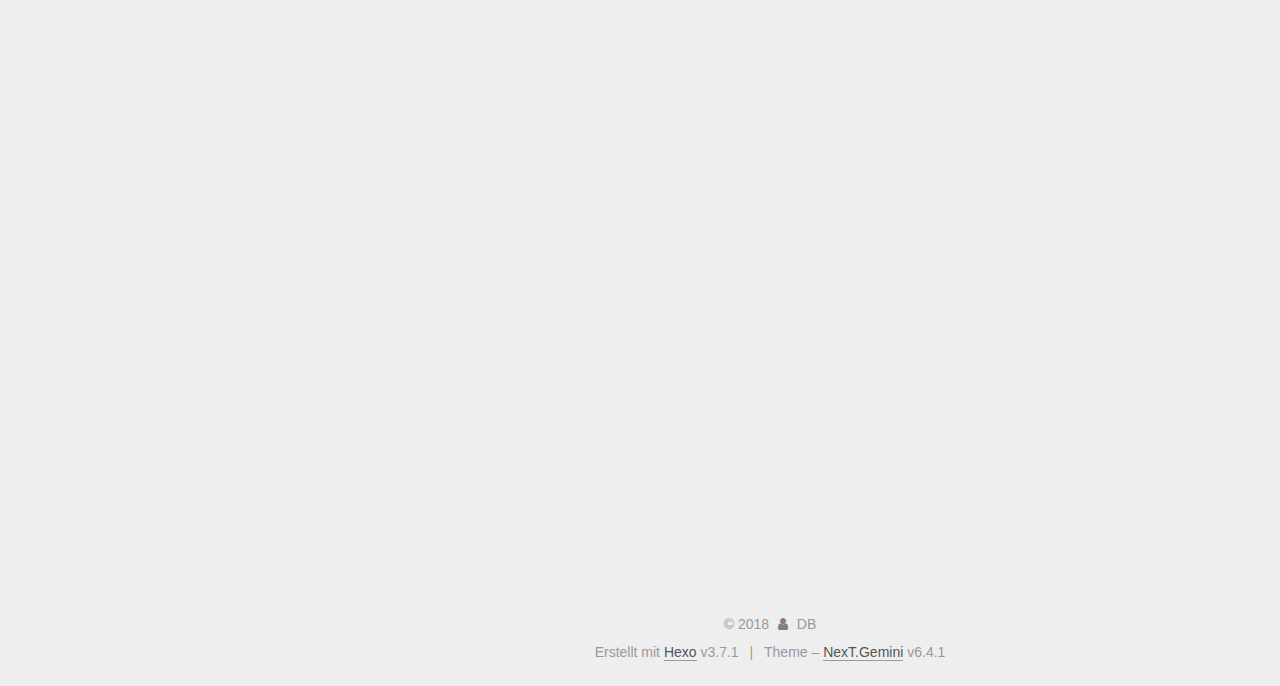
==== commit a1e88563: "Site updated: 2018-09-30 09:09:00" ====
--- a/index.html
+++ b/index.html
@@ -14,7 +14,7 @@
   
 
 
-<html class="theme-next gemini use-motion" lang="zh-Hans">
+<html class="theme-next gemini use-motion" lang="Zh-Hans">
 <head>
   <meta charset="UTF-8"/>
 <meta http-equiv="X-UA-Compatible" content="IE=edge" />
@@ -114,7 +114,7 @@
 <meta property="og:url" content="http://yoursite.com/index.html">
 <meta property="og:site_name" content="Hexo">
 <meta property="og:description" content="this is a good place">
-<meta property="og:locale" content="zh-Hans">
+<meta property="og:locale" content="Zh-Hans">
 <meta name="twitter:card" content="summary">
 <meta name="twitter:title" content="Hexo">
 <meta name="twitter:description" content="this is a good place">
@@ -174,7 +174,7 @@
 
 </head>
 
-<body itemscope itemtype="http://schema.org/WebPage" lang="zh-Hans">
+<body itemscope itemtype="http://schema.org/WebPage" lang="Zh-Hans">
 
   
   
@@ -347,7 +347,7 @@
                 
                   <span class="post-meta-item-text">Edited on</span>
                 
-                <time title="Updated at: 2018-09-30 08:50:52" itemprop="dateModified" datetime="2018-09-30T08:50:52+08:00">2018-09-30</time>
+                <time title="Updated at: 2018-09-30 09:06:38" itemprop="dateModified" datetime="2018-09-30T09:06:38+08:00">2018-09-30</time>
               
             
           </span>
@@ -388,8 +388,22 @@
 4. 在电脑中找到C:\Windows\System32\drivers\etc中的hosts文件
 5. 打开此文件 最后位置添加   127.0.0.1   www.abc.com  127.0.0.1   www.abc.com
 6. 重启Apache
-</code></pre><h1 id="打开Apache软件"><a href="#打开Apache软件" class="headerlink" title="打开Apache软件"></a>打开Apache软件</h1><h2 id="1-打开配置文件-vhosts-ini"><a href="#1-打开配置文件-vhosts-ini" class="headerlink" title="1.打开配置文件 vhosts-ini"></a>1.打开配置文件 vhosts-ini</h2><pre><code>找到新增域名位置  
-</code></pre>
+</code></pre><h1 id="打开Apache软件"><a href="#打开Apache软件" class="headerlink" title="打开Apache软件"></a>打开Apache软件</h1><h2 id="1-打开配置文件-vhosts-ini"><a href="#1-打开配置文件-vhosts-ini" class="headerlink" title="1.打开配置文件 vhosts-ini"></a>1.打开配置文件 vhosts-ini</h2><ul>
+<li>找到新增域名位置</li>
+<li>在<code>&lt;Directory&gt;&lt;/Directory&gt;</code>标签后面的位置</li>
+<li>添加内容：<ul>
+<li>ProxyRequests Off </li>
+<li>ProxyPass  /api   <a href="http://localhost:3000" target="_blank" rel="noopener">http://localhost:3000</a> </li>
+<li>第一句：开启反向代理</li>
+<li>第二句：用/api 代替 <a href="http://localhosts:3000" target="_blank" rel="noopener">http://localhosts:3000</a> (其中的api可以任意设置)</li>
+</ul>
+</li>
+</ul>
+<h2 id="2-代开配置文件-httpd-conf"><a href="#2-代开配置文件-httpd-conf" class="headerlink" title="2. 代开配置文件 httpd-conf"></a>2. 代开配置文件 httpd-conf</h2><ul>
+<li>查找 proxy_module 这一行  删除注释#号</li>
+<li>查找proxy_http_module  这一行  删除注释#号</li>
+</ul>
+<h2 id="3-重启Apache"><a href="#3-重启Apache" class="headerlink" title="3. 重启Apache"></a>3. 重启Apache</h2><h2 id="4-以后的ajax请求地址中的-http-localhost-3000-都用-api-代替"><a href="#4-以后的ajax请求地址中的-http-localhost-3000-都用-api-代替" class="headerlink" title="4. 以后的ajax请求地址中的 http://localhost:3000 都用 /api 代替"></a>4. 以后的ajax请求地址中的 <a href="http://localhost:3000" target="_blank" rel="noopener">http://localhost:3000</a> 都用 /api 代替</h2>
           
         
       
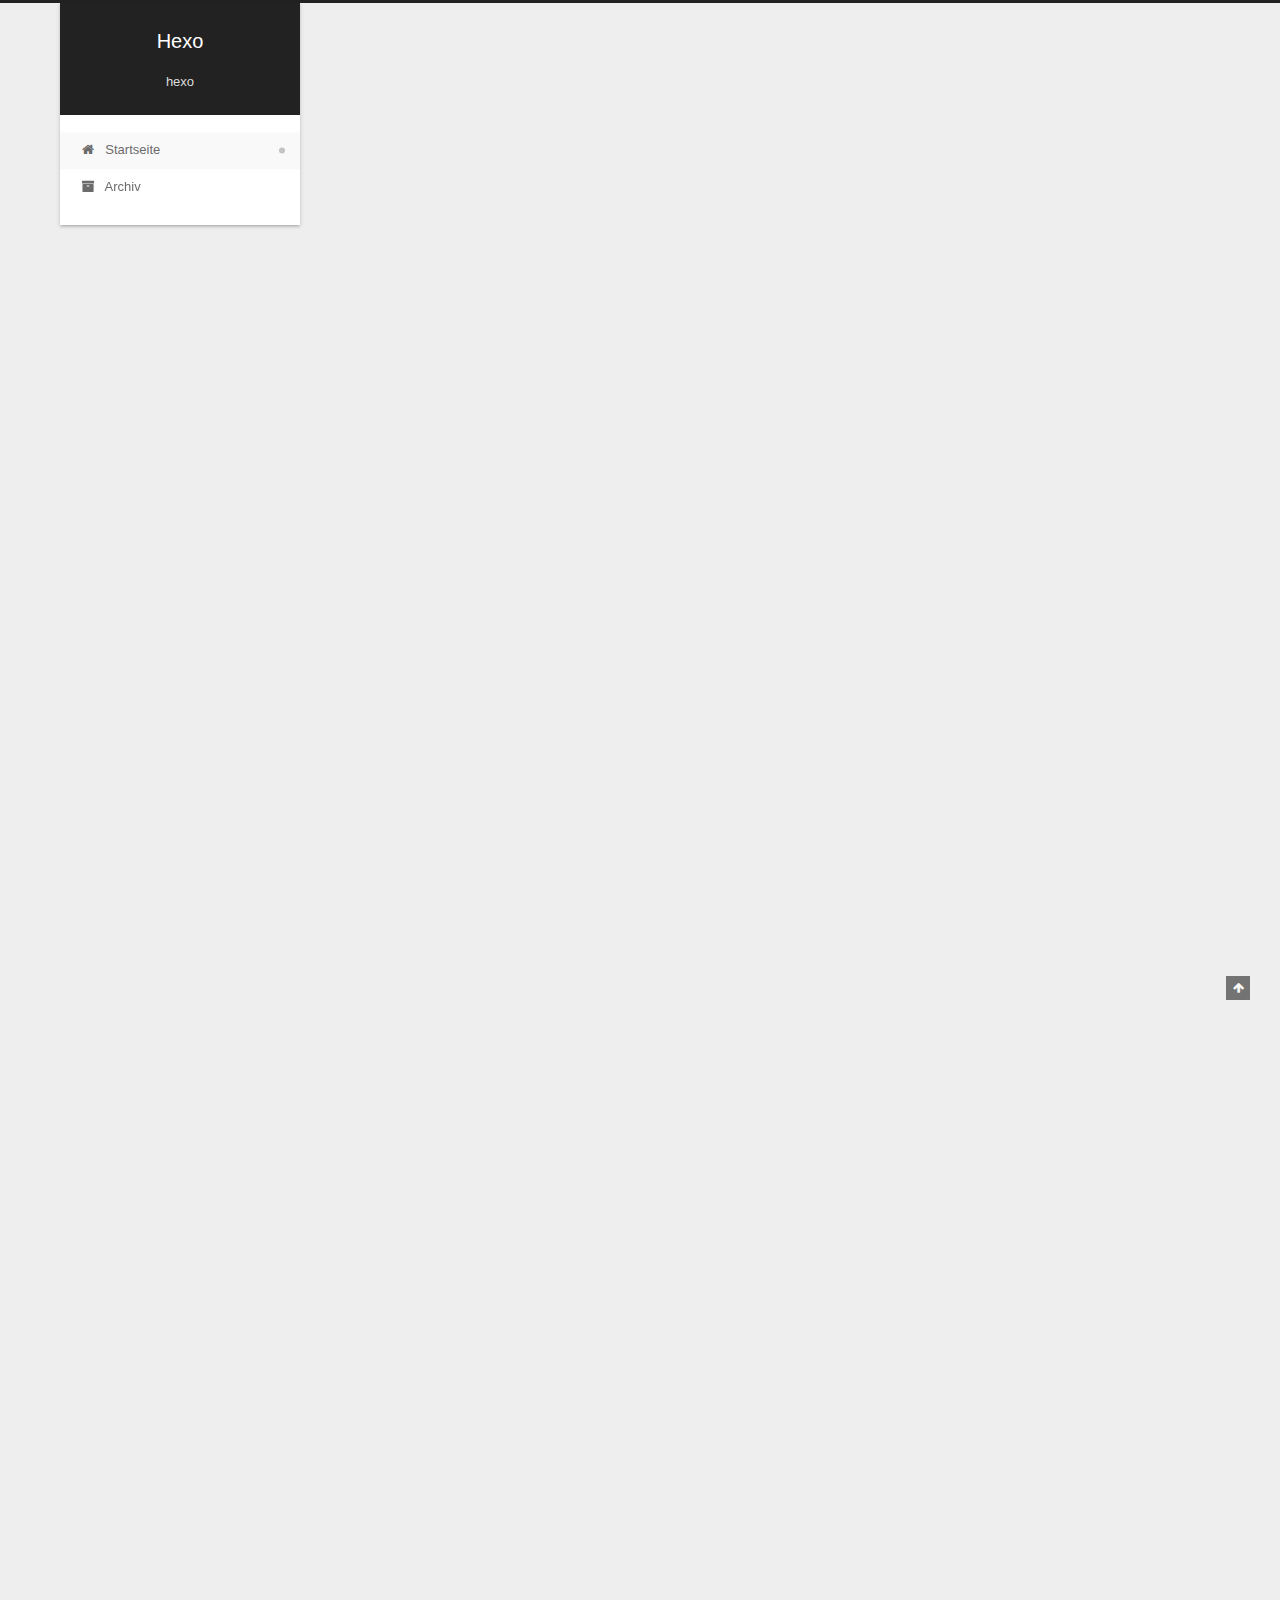
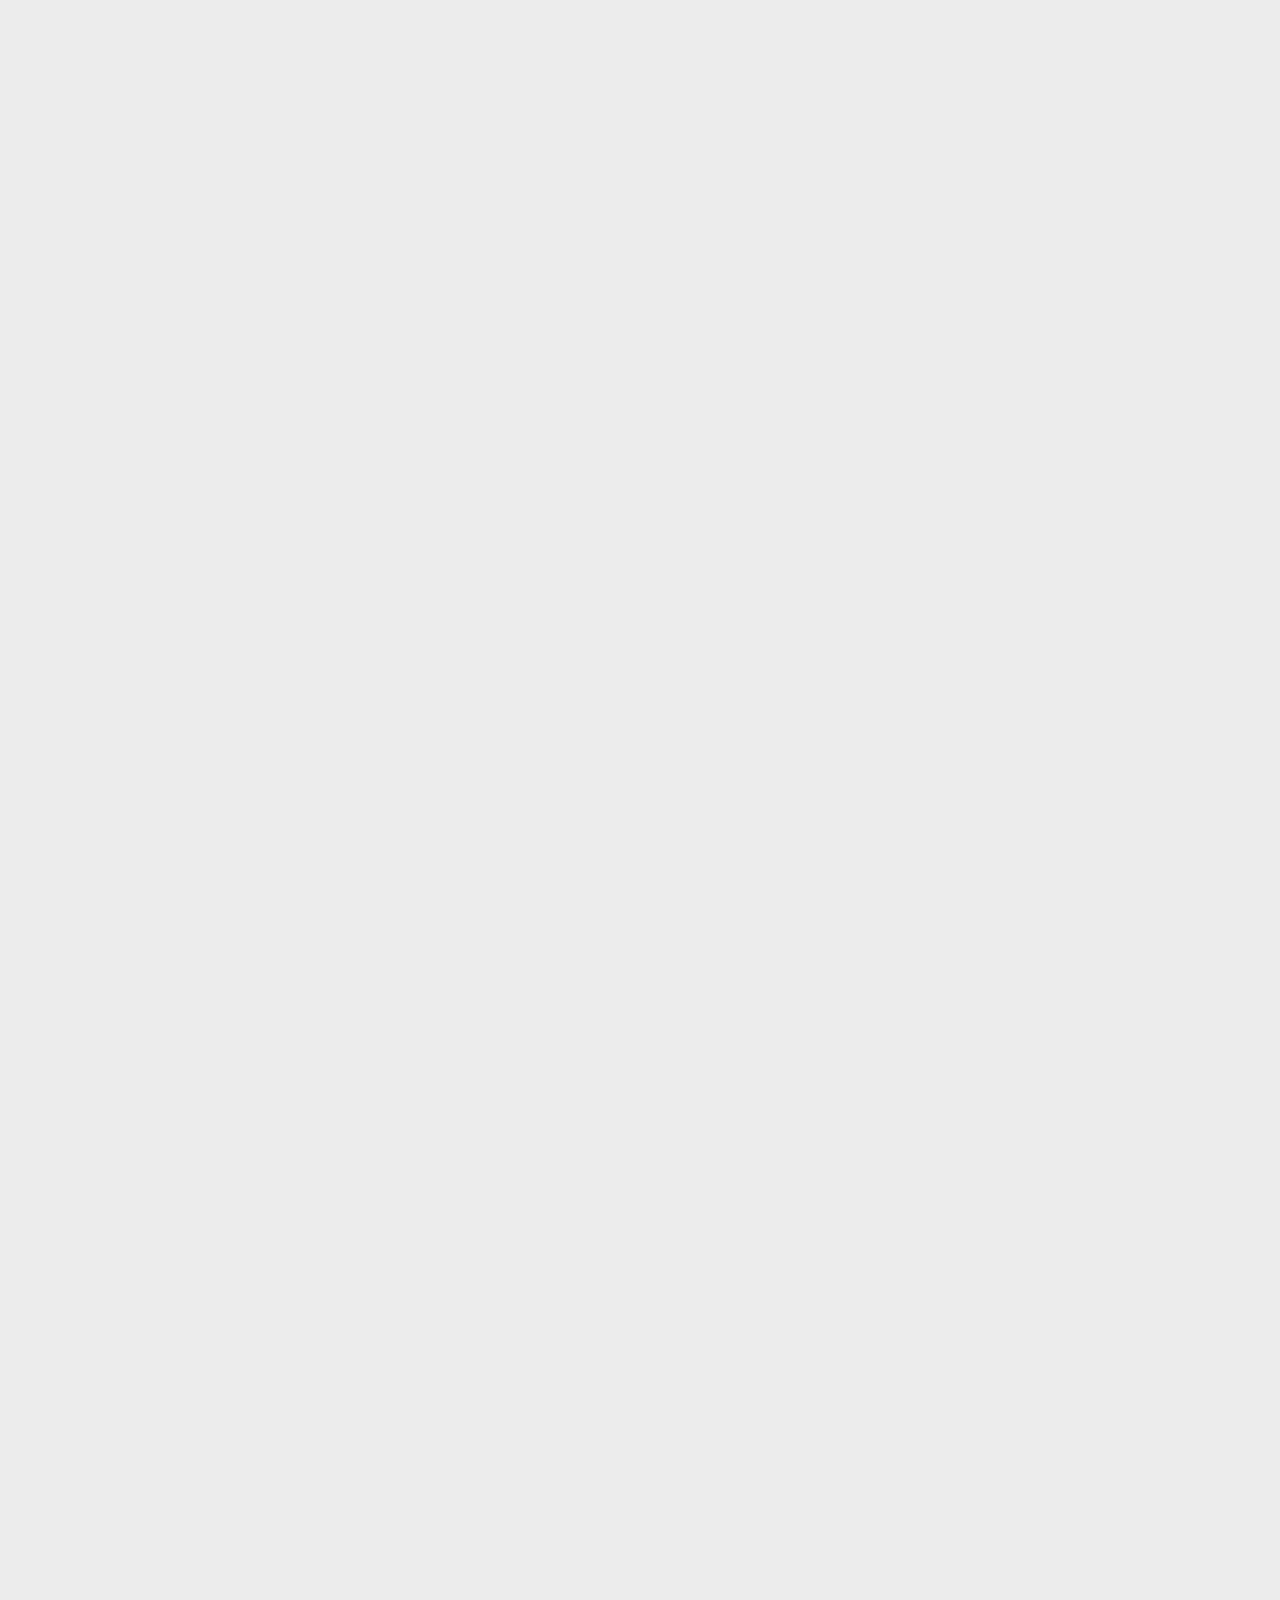
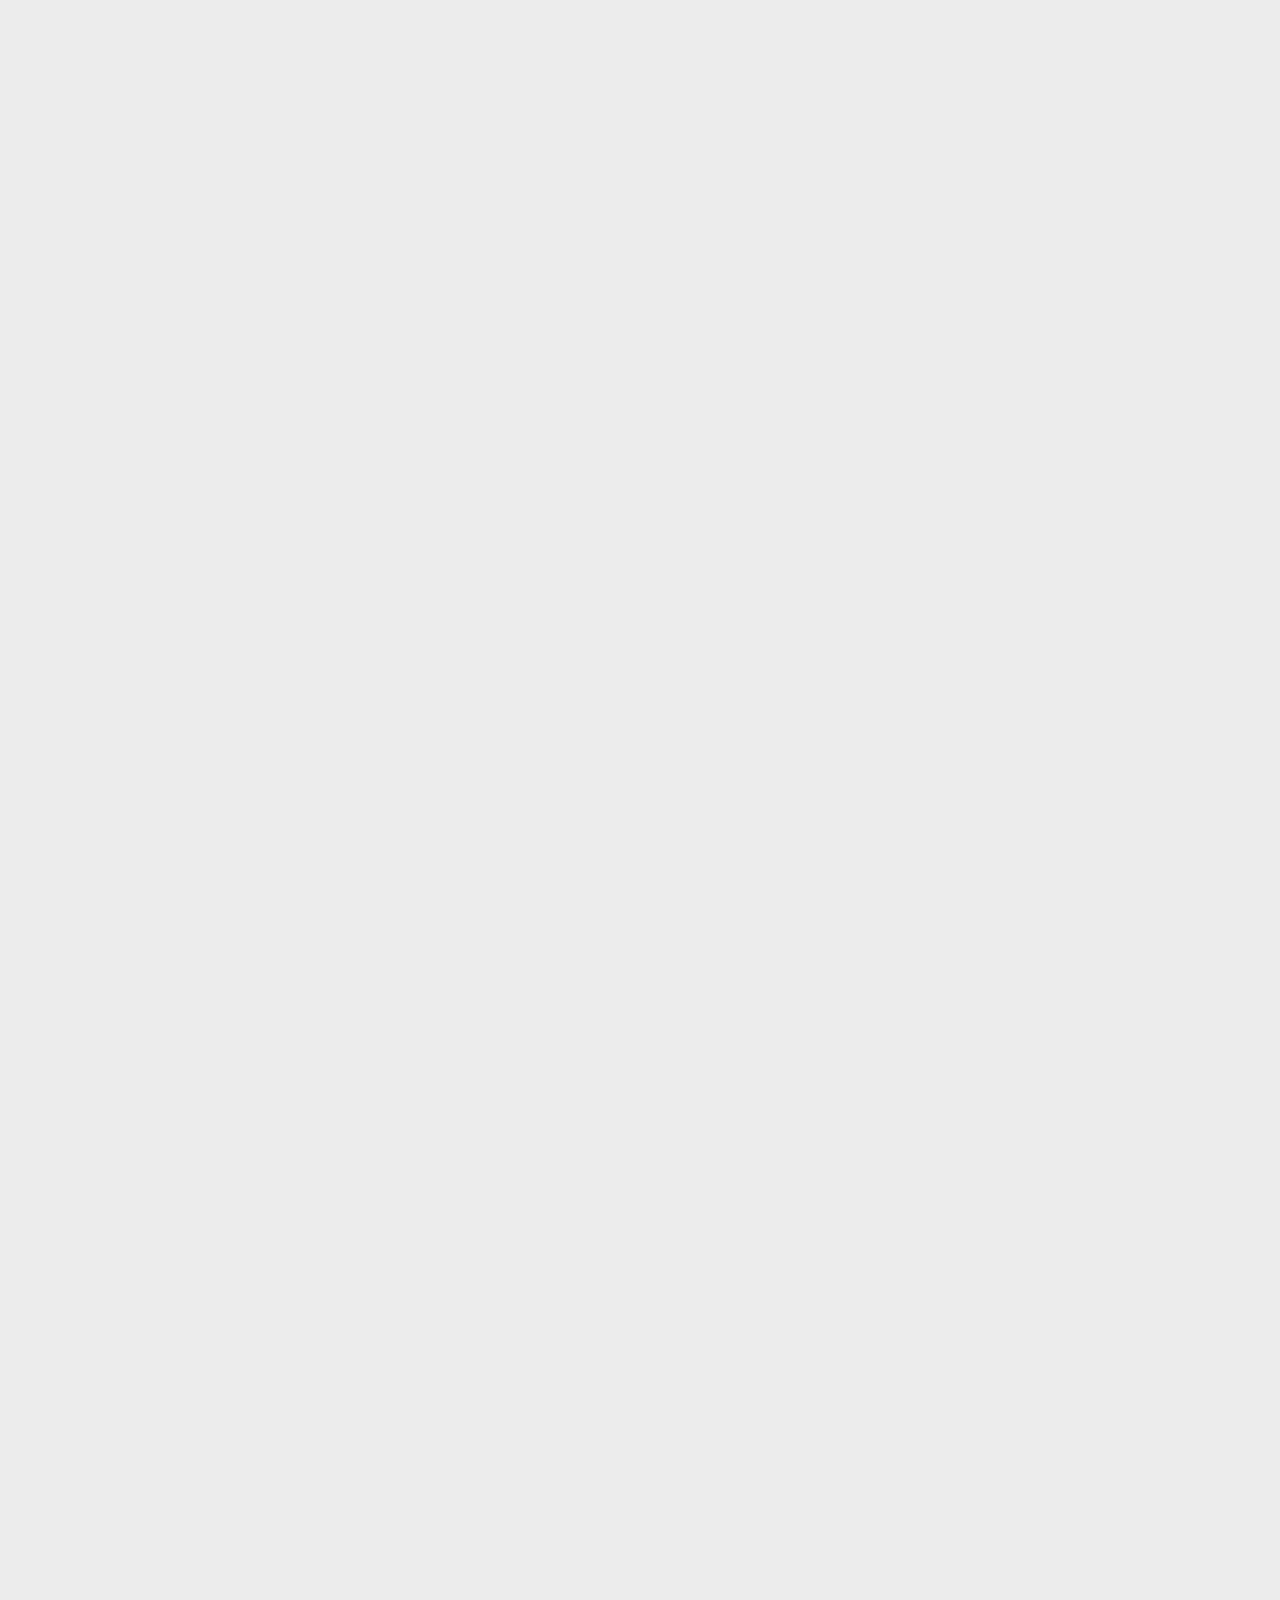
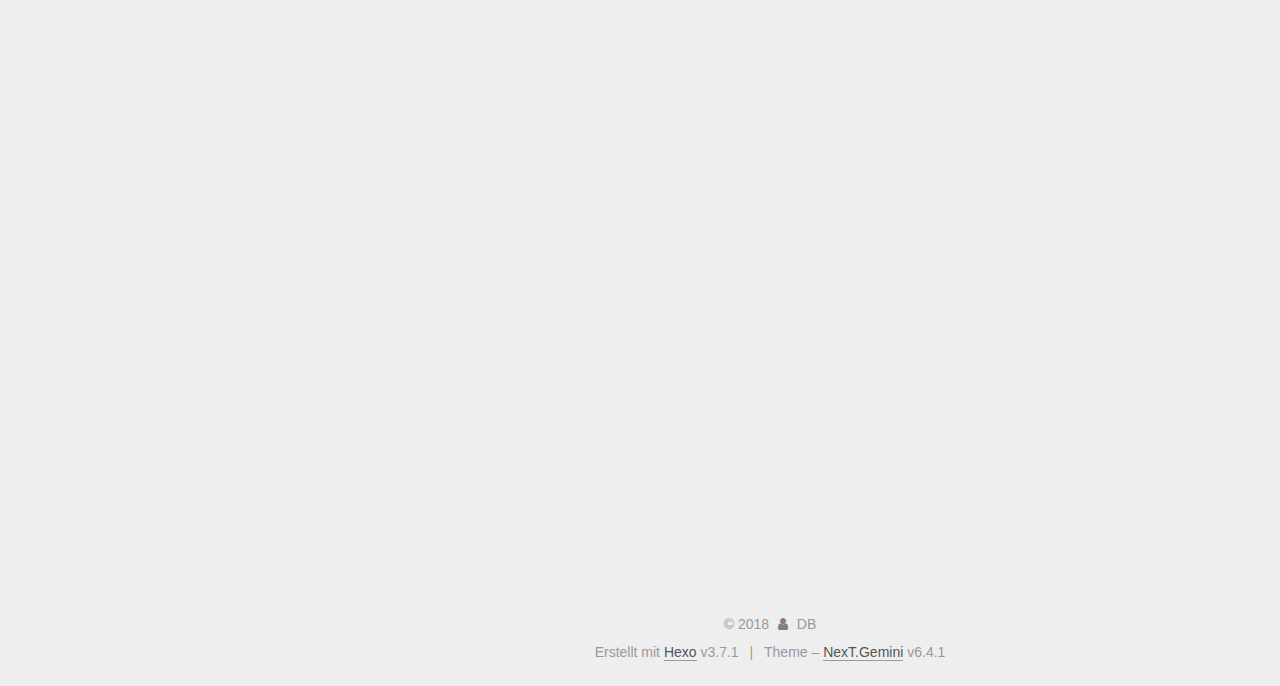
==== commit dab76aef: "Site updated: 2018-09-30 10:17:32" ====
--- a/index.html
+++ b/index.html
@@ -347,7 +347,7 @@
                 
                   <span class="post-meta-item-text">Edited on</span>
                 
-                <time title="Updated at: 2018-09-30 09:06:38" itemprop="dateModified" datetime="2018-09-30T09:06:38+08:00">2018-09-30</time>
+                <time title="Updated at: 2018-09-30 10:13:53" itemprop="dateModified" datetime="2018-09-30T10:13:53+08:00">2018-09-30</time>
               
             
           </span>
@@ -388,7 +388,7 @@
 4. 在电脑中找到C:\Windows\System32\drivers\etc中的hosts文件
 5. 打开此文件 最后位置添加   127.0.0.1   www.abc.com  127.0.0.1   www.abc.com
 6. 重启Apache
-</code></pre><h1 id="打开Apache软件"><a href="#打开Apache软件" class="headerlink" title="打开Apache软件"></a>打开Apache软件</h1><h2 id="1-打开配置文件-vhosts-ini"><a href="#1-打开配置文件-vhosts-ini" class="headerlink" title="1.打开配置文件 vhosts-ini"></a>1.打开配置文件 vhosts-ini</h2><ul>
+</code></pre><h1 id="打开Apache软件"><a href="#打开Apache软件" class="headerlink" title="打开Apache软件"></a>打开Apache软件</h1><h2 id="1-打开配置文件-vhosts-conf"><a href="#1-打开配置文件-vhosts-conf" class="headerlink" title="1.打开配置文件 vhosts-conf"></a>1.打开配置文件 vhosts-conf</h2><ul>
 <li>找到新增域名位置</li>
 <li>在<code>&lt;Directory&gt;&lt;/Directory&gt;</code>标签后面的位置</li>
 <li>添加内容：<ul>
